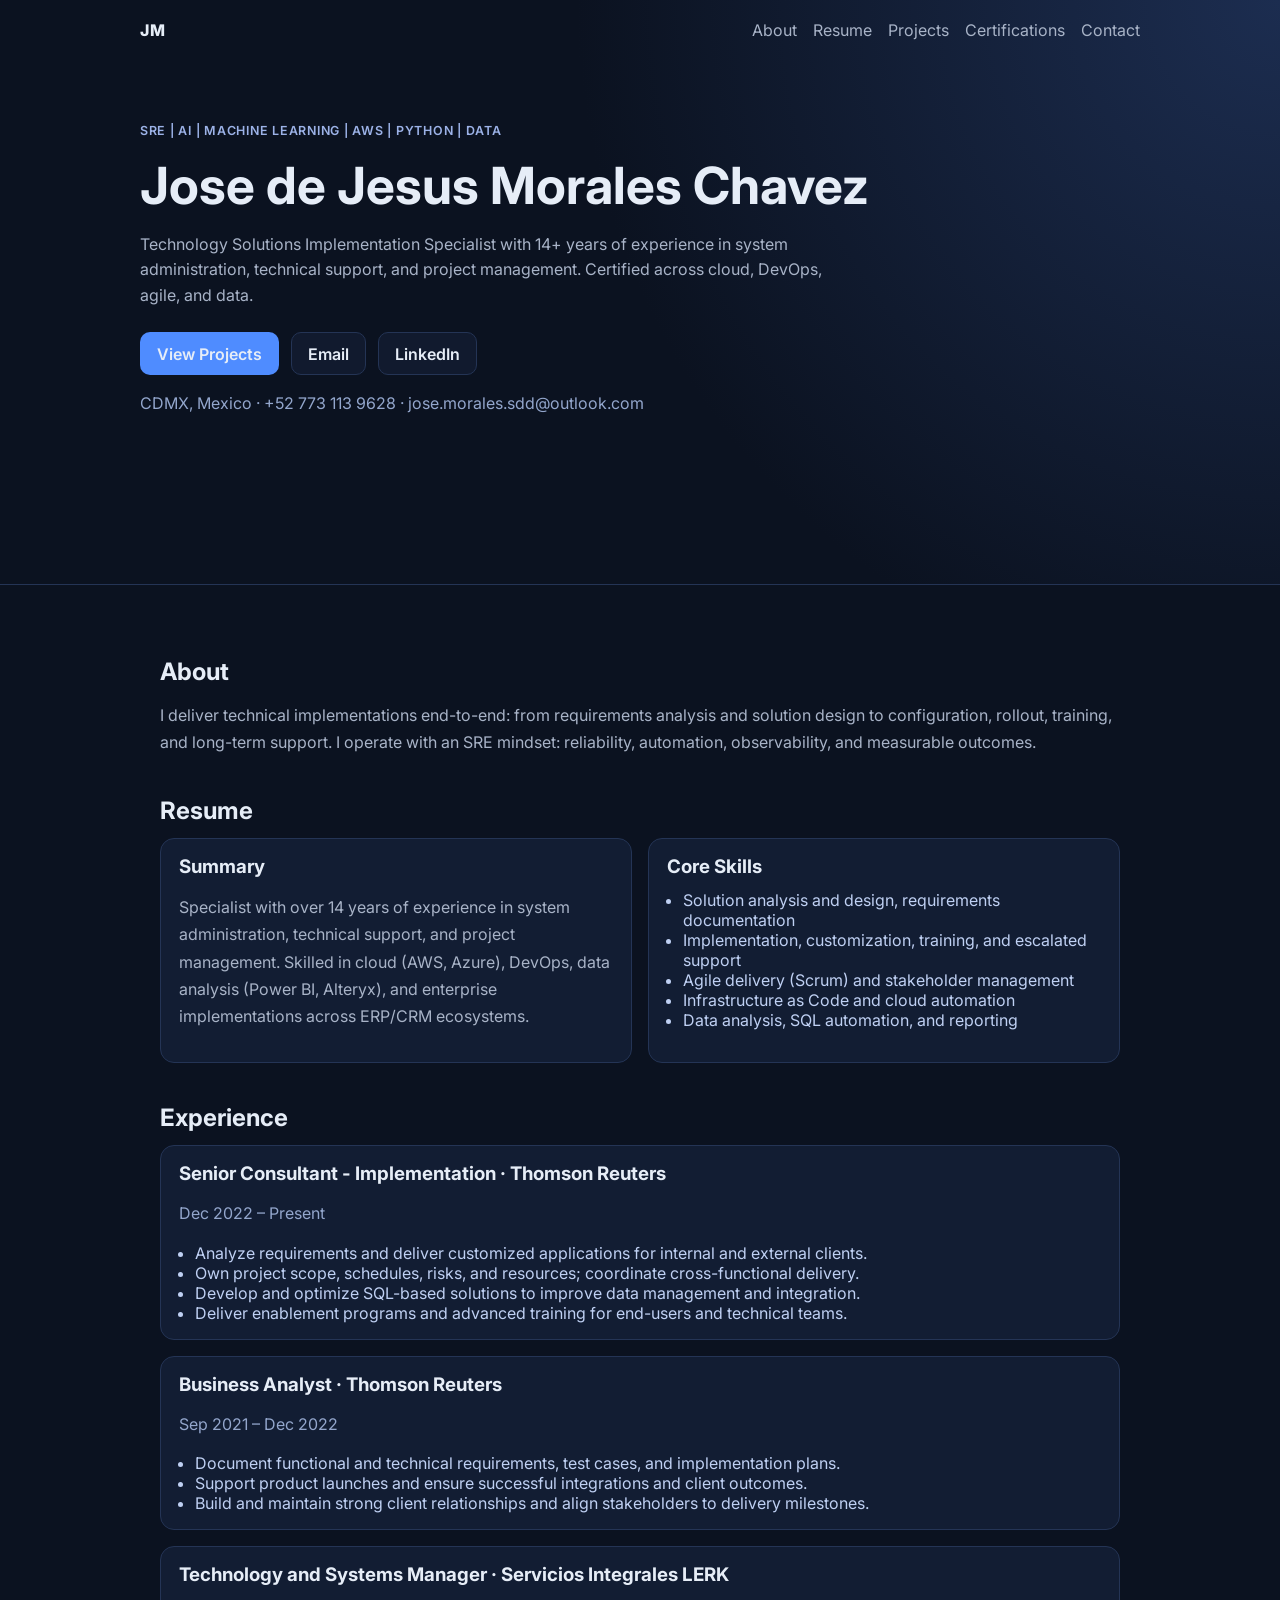
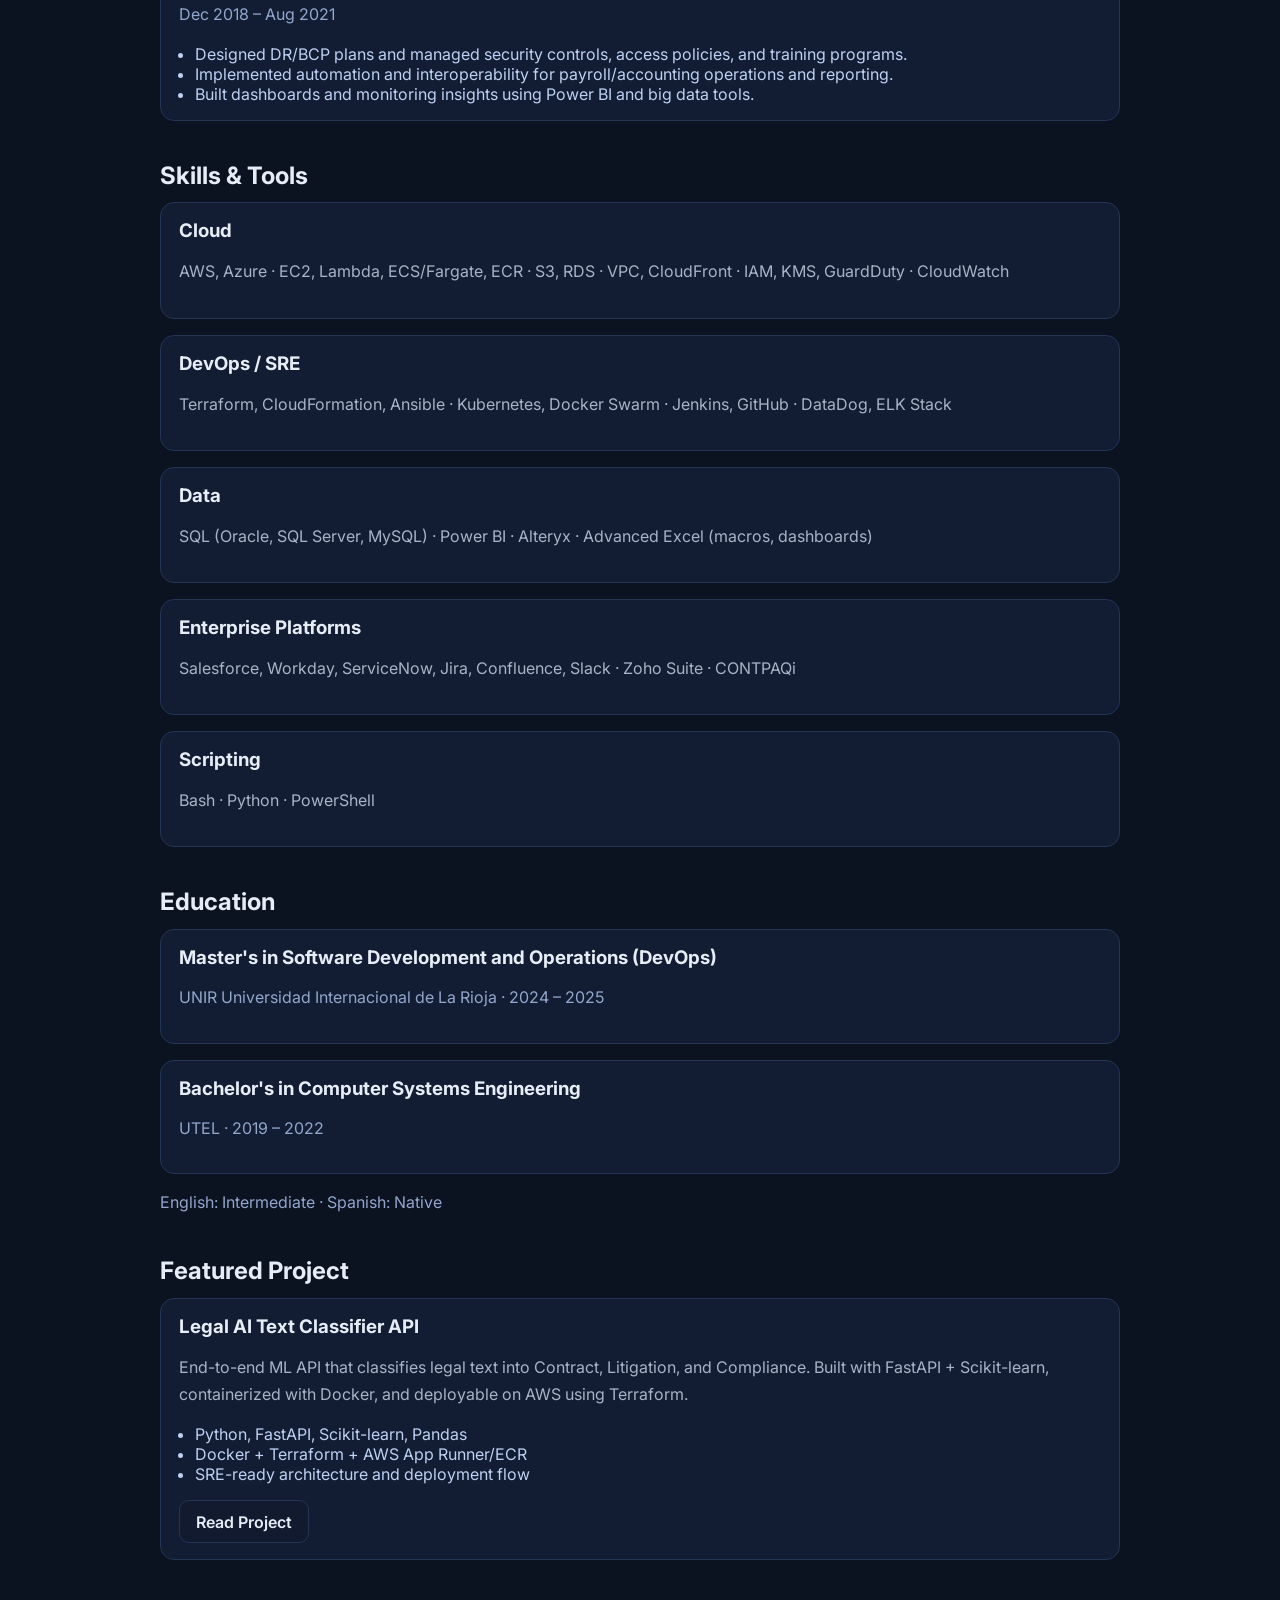
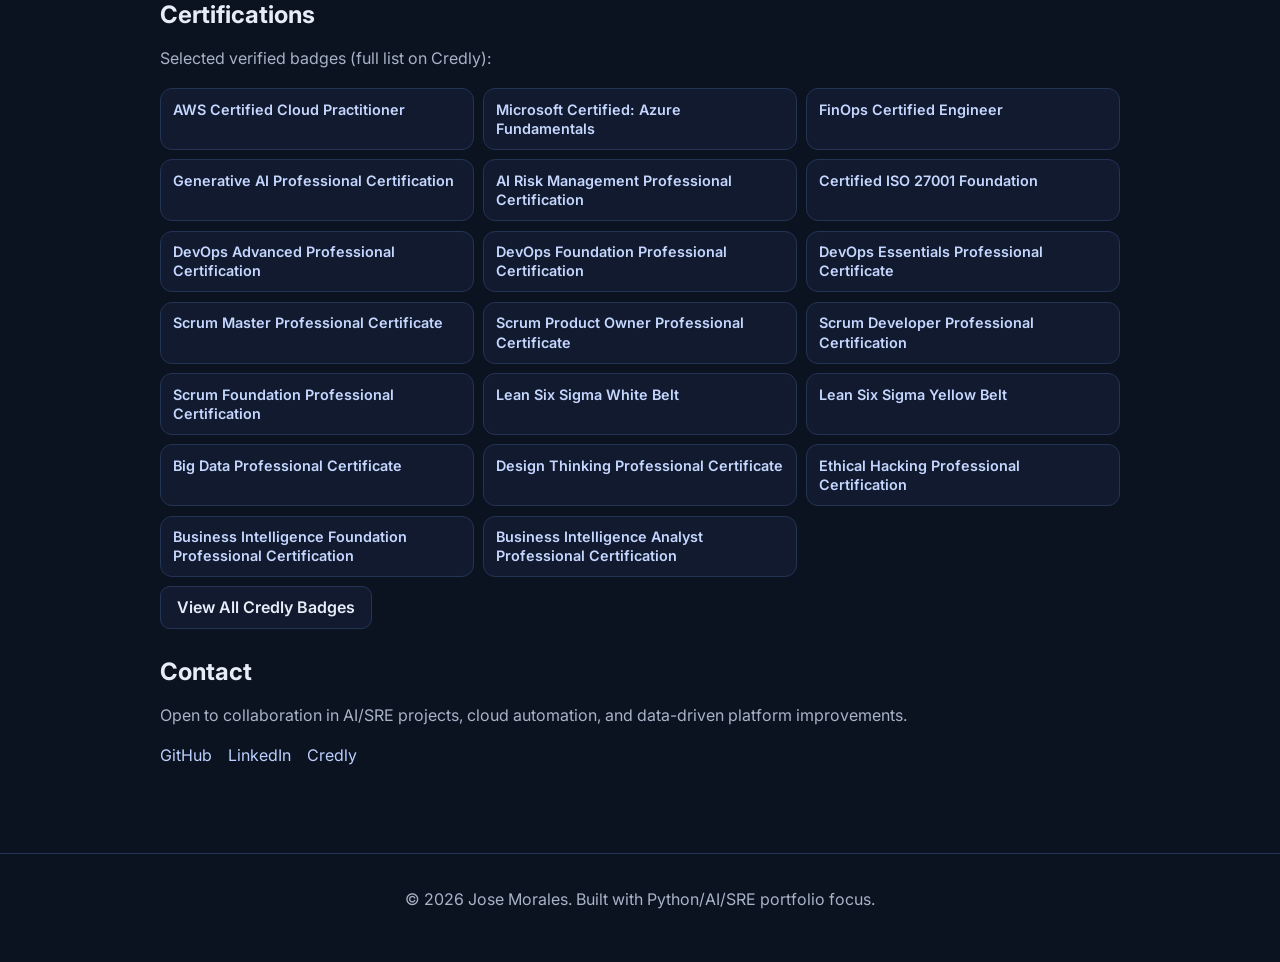
==== index.html @ 0e434976 "Update portfolio with resume content and Credly badges" ====
<!doctype html>
<html lang="en">
<head>
  <meta charset="UTF-8">
  <meta name="viewport" content="width=device-width, initial-scale=1.0">
  <meta name="description" content="Professional portfolio of Jose Morales - SRE, AI, ML, AWS and Data projects.">
  <title>Jose Morales | SRE & AI Portfolio</title>
  <link rel="preconnect" href="https://fonts.googleapis.com">
  <link rel="preconnect" href="https://fonts.gstatic.com" crossorigin>
  <link href="https://fonts.googleapis.com/css2?family=Inter:wght@400;500;600;700;800&display=swap" rel="stylesheet">
  <link rel="stylesheet" href="styles.css">
</head>
<body>
  <header class="hero" id="top">
    <nav class="nav">
      <a href="#top" class="logo">JM</a>
      <div class="nav-links">
        <a href="#about">About</a>
        <a href="#resume">Resume</a>
        <a href="#projects">Projects</a>
        <a href="#certifications">Certifications</a>
        <a href="#contact">Contact</a>
      </div>
    </nav>

    <div class="hero-content">
      <p class="eyebrow">SRE | AI | Machine Learning | AWS | Python | Data</p>
      <h1>Jose de Jesus Morales Chavez</h1>
      <p class="subtitle">
        Technology Solutions Implementation Specialist with 14+ years of experience in system administration,
        technical support, and project management. Certified across cloud, DevOps, agile, and data.
      </p>
      <div class="hero-actions">
        <a class="btn btn-primary" href="#projects">View Projects</a>
        <a class="btn btn-secondary" href="mailto:jose.morales.sdd@outlook.com">Email</a>
        <a class="btn btn-secondary" href="https://www.linkedin.com/in/jose-morales-jc/" target="_blank" rel="noreferrer">LinkedIn</a>
      </div>
      <p class="meta">CDMX, Mexico · +52 773 113 9628 · jose.morales.sdd@outlook.com</p>
    </div>
  </header>

  <main class="container">
    <section id="about" class="section">
      <h2>About</h2>
      <p>
        I deliver technical implementations end-to-end: from requirements analysis and solution design to configuration,
        rollout, training, and long-term support. I operate with an SRE mindset: reliability, automation, observability,
        and measurable outcomes.
      </p>
    </section>

    <section id="resume" class="section">
      <h2>Resume</h2>
      <div class="split">
        <div class="card">
          <h3>Summary</h3>
          <p>
            Specialist with over 14 years of experience in system administration, technical support, and project management.
            Skilled in cloud (AWS, Azure), DevOps, data analysis (Power BI, Alteryx), and enterprise implementations across
            ERP/CRM ecosystems.
          </p>
        </div>
        <div class="card">
          <h3>Core Skills</h3>
          <ul>
            <li>Solution analysis and design, requirements documentation</li>
            <li>Implementation, customization, training, and escalated support</li>
            <li>Agile delivery (Scrum) and stakeholder management</li>
            <li>Infrastructure as Code and cloud automation</li>
            <li>Data analysis, SQL automation, and reporting</li>
          </ul>
        </div>
      </div>
    </section>

    <section id="experience" class="section">
      <h2>Experience</h2>
      <div class="card-grid">
        <article class="card">
          <h3>Senior Consultant - Implementation · Thomson Reuters</h3>
          <p class="meta">Dec 2022 – Present</p>
          <ul>
            <li>Analyze requirements and deliver customized applications for internal and external clients.</li>
            <li>Own project scope, schedules, risks, and resources; coordinate cross-functional delivery.</li>
            <li>Develop and optimize SQL-based solutions to improve data management and integration.</li>
            <li>Deliver enablement programs and advanced training for end-users and technical teams.</li>
          </ul>
        </article>
        <article class="card">
          <h3>Business Analyst · Thomson Reuters</h3>
          <p class="meta">Sep 2021 – Dec 2022</p>
          <ul>
            <li>Document functional and technical requirements, test cases, and implementation plans.</li>
            <li>Support product launches and ensure successful integrations and client outcomes.</li>
            <li>Build and maintain strong client relationships and align stakeholders to delivery milestones.</li>
          </ul>
        </article>
        <article class="card">
          <h3>Technology and Systems Manager · Servicios Integrales LERK</h3>
          <p class="meta">Dec 2018 – Aug 2021</p>
          <ul>
            <li>Designed DR/BCP plans and managed security controls, access policies, and training programs.</li>
            <li>Implemented automation and interoperability for payroll/accounting operations and reporting.</li>
            <li>Built dashboards and monitoring insights using Power BI and big data tools.</li>
          </ul>
        </article>
      </div>
    </section>

    <section id="skills" class="section">
      <h2>Skills & Tools</h2>
      <div class="card-grid">
        <article class="card">
          <h3>Cloud</h3>
          <p>AWS, Azure · EC2, Lambda, ECS/Fargate, ECR · S3, RDS · VPC, CloudFront · IAM, KMS, GuardDuty · CloudWatch</p>
        </article>
        <article class="card">
          <h3>DevOps / SRE</h3>
          <p>Terraform, CloudFormation, Ansible · Kubernetes, Docker Swarm · Jenkins, GitHub · DataDog, ELK Stack</p>
        </article>
        <article class="card">
          <h3>Data</h3>
          <p>SQL (Oracle, SQL Server, MySQL) · Power BI · Alteryx · Advanced Excel (macros, dashboards)</p>
        </article>
        <article class="card">
          <h3>Enterprise Platforms</h3>
          <p>Salesforce, Workday, ServiceNow, Jira, Confluence, Slack · Zoho Suite · CONTPAQi</p>
        </article>
        <article class="card">
          <h3>Scripting</h3>
          <p>Bash · Python · PowerShell</p>
        </article>
      </div>
    </section>

    <section id="education" class="section">
      <h2>Education</h2>
      <div class="card-grid">
        <article class="card">
          <h3>Master's in Software Development and Operations (DevOps)</h3>
          <p class="meta">UNIR Universidad Internacional de La Rioja · 2024 – 2025</p>
        </article>
        <article class="card">
          <h3>Bachelor's in Computer Systems Engineering</h3>
          <p class="meta">UTEL · 2019 – 2022</p>
        </article>
      </div>
      <p class="meta">English: Intermediate · Spanish: Native</p>
    </section>

    <section id="projects" class="section">
      <h2>Featured Project</h2>
      <div class="card-grid">
        <article class="card">
          <h3>Legal AI Text Classifier API</h3>
          <p>
            End-to-end ML API that classifies legal text into Contract, Litigation, and Compliance.
            Built with FastAPI + Scikit-learn, containerized with Docker, and deployable on AWS
            using Terraform.
          </p>
          <ul>
            <li>Python, FastAPI, Scikit-learn, Pandas</li>
            <li>Docker + Terraform + AWS App Runner/ECR</li>
            <li>SRE-ready architecture and deployment flow</li>
          </ul>
          <div class="card-actions">
            <a class="btn btn-small" href="legal_ai_classifier/README.md" target="_blank" rel="noreferrer">Read Project</a>
          </div>
        </article>
      </div>
    </section>

    <section id="certifications" class="section">
      <h2>Certifications</h2>
      <p>Selected verified badges (full list on Credly):</p>
      <div class="badge-grid">
        <a class="badge" href="https://www.credly.com/badges/82e1c840-d77b-41a9-89c0-89e9b9c7c0db" target="_blank" rel="noreferrer">AWS Certified Cloud Practitioner</a>
        <a class="badge" href="https://www.credly.com/badges/68239120-3fa3-438c-b23b-42fe3ad39a5a" target="_blank" rel="noreferrer">Microsoft Certified: Azure Fundamentals</a>
        <a class="badge" href="https://www.credly.com/badges/a316f36f-9dc4-4b8c-8fe1-cbe5ef76baa2" target="_blank" rel="noreferrer">FinOps Certified Engineer</a>
        <a class="badge" href="https://www.credly.com/badges/203042a1-2e67-4d1d-b722-19056bc9f96d" target="_blank" rel="noreferrer">Generative AI Professional Certification</a>
        <a class="badge" href="https://www.credly.com/badges/63ab930f-0184-4acb-b1f9-b6725cf6e05b" target="_blank" rel="noreferrer">AI Risk Management Professional Certification</a>
        <a class="badge" href="https://www.credly.com/badges/5789e668-2d63-4a34-966f-f6acb4bf8c24" target="_blank" rel="noreferrer">Certified ISO 27001 Foundation</a>
        <a class="badge" href="https://www.credly.com/badges/259efc14-41cb-4d8d-bdad-096d22dea630" target="_blank" rel="noreferrer">DevOps Advanced Professional Certification</a>
        <a class="badge" href="https://www.credly.com/badges/1be3d6d9-f485-482f-928a-8a901fdabdcf" target="_blank" rel="noreferrer">DevOps Foundation Professional Certification</a>
        <a class="badge" href="https://www.credly.com/badges/c3a3b90e-bcd0-4b80-846f-e2816cf2035b" target="_blank" rel="noreferrer">DevOps Essentials Professional Certificate</a>
        <a class="badge" href="https://www.credly.com/badges/a55e11ab-df14-452e-b771-f876c4f0e226" target="_blank" rel="noreferrer">Scrum Master Professional Certificate</a>
        <a class="badge" href="https://www.credly.com/badges/80d27c33-e620-435e-ab73-08443d47a10c" target="_blank" rel="noreferrer">Scrum Product Owner Professional Certificate</a>
        <a class="badge" href="https://www.credly.com/badges/06836754-1c3b-44a2-a6e8-8fc12dcb4979" target="_blank" rel="noreferrer">Scrum Developer Professional Certification</a>
        <a class="badge" href="https://www.credly.com/badges/d8d6753e-26e1-47c2-ad50-fdf0c57144fe" target="_blank" rel="noreferrer">Scrum Foundation Professional Certification</a>
        <a class="badge" href="https://www.credly.com/badges/15c7e08d-7b87-4ee2-88e7-2f660ff6796c" target="_blank" rel="noreferrer">Lean Six Sigma White Belt</a>
        <a class="badge" href="https://www.credly.com/badges/78353d88-cd51-4617-a5fd-c295b2b76ea5" target="_blank" rel="noreferrer">Lean Six Sigma Yellow Belt</a>
        <a class="badge" href="https://www.credly.com/badges/fca8da91-fd53-448f-9b86-0c3161ab538a" target="_blank" rel="noreferrer">Big Data Professional Certificate</a>
        <a class="badge" href="https://www.credly.com/badges/f38732b7-dcf8-4c01-838c-f98cb7eb7f7e" target="_blank" rel="noreferrer">Design Thinking Professional Certificate</a>
        <a class="badge" href="https://www.credly.com/badges/cb6932b0-e83c-4770-bb8d-7a900cf4f287" target="_blank" rel="noreferrer">Ethical Hacking Professional Certification</a>
        <a class="badge" href="https://www.credly.com/badges/3b2db1a1-1ead-4707-8a76-1d5cf05894e9" target="_blank" rel="noreferrer">Business Intelligence Foundation Professional Certification</a>
        <a class="badge" href="https://www.credly.com/badges/9d7fc6ac-f1bc-4fee-9f54-4271895ab717" target="_blank" rel="noreferrer">Business Intelligence Analyst Professional Certification</a>
      </div>
      <a class="btn btn-secondary" href="https://www.credly.com/users/jose-de-jesus-morales-chavez/badges#credly" target="_blank" rel="noreferrer">
        View All Credly Badges
      </a>
    </section>

    <section id="contact" class="section">
      <h2>Contact</h2>
      <p>
        Open to collaboration in AI/SRE projects, cloud automation, and data-driven platform improvements.
      </p>
      <div class="contact-links">
        <a href="https://github.com/JoseMoralesX" target="_blank" rel="noreferrer">GitHub</a>
        <a href="https://www.linkedin.com/in/jose-morales-jc/" target="_blank" rel="noreferrer">LinkedIn</a>
        <a href="https://www.credly.com/users/jose-de-jesus-morales-chavez/badges#credly" target="_blank" rel="noreferrer">Credly</a>
      </div>
    </section>
  </main>

  <footer class="footer">
    <p>© <span id="year"></span> Jose Morales. Built with Python/AI/SRE portfolio focus.</p>
  </footer>

  <script src="script.js"></script>
</body>
</html>
---- styles.css ----
:root {
  --bg: #0b1220;
  --bg-soft: #111a2e;
  --text: #e6edf7;
  --muted: #a8b3c7;
  --primary: #4f8cff;
  --primary-2: #326ad8;
  --card: #121d33;
  --border: #243455;
}

* {
  box-sizing: border-box;
}

html, body {
  margin: 0;
  padding: 0;
  font-family: "Inter", Arial, sans-serif;
  background: var(--bg);
  color: var(--text);
}

a {
  color: inherit;
  text-decoration: none;
}

.hero {
  min-height: 65vh;
  padding: 1.25rem 1.25rem 3rem;
  background: radial-gradient(circle at top right, #1c2d50 0, var(--bg) 50%);
  border-bottom: 1px solid var(--border);
}

.nav {
  max-width: 1000px;
  margin: 0 auto;
  display: flex;
  justify-content: space-between;
  align-items: center;
  gap: 1rem;
}

.logo {
  font-weight: 800;
  letter-spacing: 0.06em;
}

.nav-links {
  display: flex;
  gap: 1rem;
  color: var(--muted);
}

.hero-content {
  max-width: 1000px;
  margin: 5rem auto 0;
}

.eyebrow {
  color: #9cb2e7;
  font-weight: 600;
  letter-spacing: 0.06em;
  text-transform: uppercase;
  font-size: 0.78rem;
}

h1 {
  margin: 0.25rem 0 0;
  font-size: clamp(2rem, 5vw, 3.2rem);
}

.subtitle {
  max-width: 700px;
  color: var(--muted);
  line-height: 1.6;
  margin-top: 1rem;
}

.meta {
  color: #93a6cc;
  margin-top: 1rem;
  line-height: 1.6;
}

.hero-actions {
  display: flex;
  gap: 0.75rem;
  margin-top: 1.5rem;
  flex-wrap: wrap;
}

.btn {
  border: 1px solid var(--border);
  padding: 0.65rem 1rem;
  border-radius: 10px;
  font-weight: 600;
  transition: all 0.2s ease;
}

.btn:hover {
  transform: translateY(-1px);
}

.btn-primary {
  background: var(--primary);
  border-color: transparent;
}

.btn-primary:hover {
  background: var(--primary-2);
}

.btn-secondary {
  background: var(--bg-soft);
}

.btn-small {
  display: inline-block;
  background: var(--bg-soft);
}

.container {
  max-width: 1000px;
  margin: 0 auto;
  padding: 2rem 1.25rem 3rem;
}

.section {
  margin: 2.5rem 0;
}

h2 {
  margin: 0 0 0.8rem;
  font-size: 1.5rem;
}

p {
  color: var(--muted);
  line-height: 1.7;
}

.card-grid {
  display: grid;
  grid-template-columns: 1fr;
  gap: 1rem;
}

.split {
  display: grid;
  grid-template-columns: 1fr 1fr;
  gap: 1rem;
}

.card {
  border: 1px solid var(--border);
  background: var(--card);
  border-radius: 14px;
  padding: 1rem 1.1rem;
}

.card h3 {
  margin: 0 0 0.6rem;
}

.card ul {
  margin: 0.75rem 0 0;
  padding-left: 1rem;
  color: #bfd0f3;
}

.card-actions {
  margin-top: 1rem;
}

.badge-grid {
  display: grid;
  grid-template-columns: repeat(3, minmax(0, 1fr));
  gap: 0.6rem;
  margin: 1rem 0 1.25rem;
}

.badge {
  border: 1px solid var(--border);
  background: var(--bg-soft);
  border-radius: 12px;
  padding: 0.65rem 0.75rem;
  color: #c5d6ff;
  font-weight: 600;
  font-size: 0.9rem;
  line-height: 1.35;
}

.badge:hover {
  transform: translateY(-1px);
  transition: all 0.2s ease;
}

.contact-links {
  display: flex;
  gap: 1rem;
  flex-wrap: wrap;
}

.contact-links a {
  color: #bcd0ff;
}

.footer {
  border-top: 1px solid var(--border);
  padding: 1rem 1.25rem 2rem;
  text-align: center;
  color: #8fa4cd;
}

@media (max-width: 640px) {
  .nav-links {
    display: none;
  }

  .split {
    grid-template-columns: 1fr;
  }

  .badge-grid {
    grid-template-columns: 1fr;
  }
}
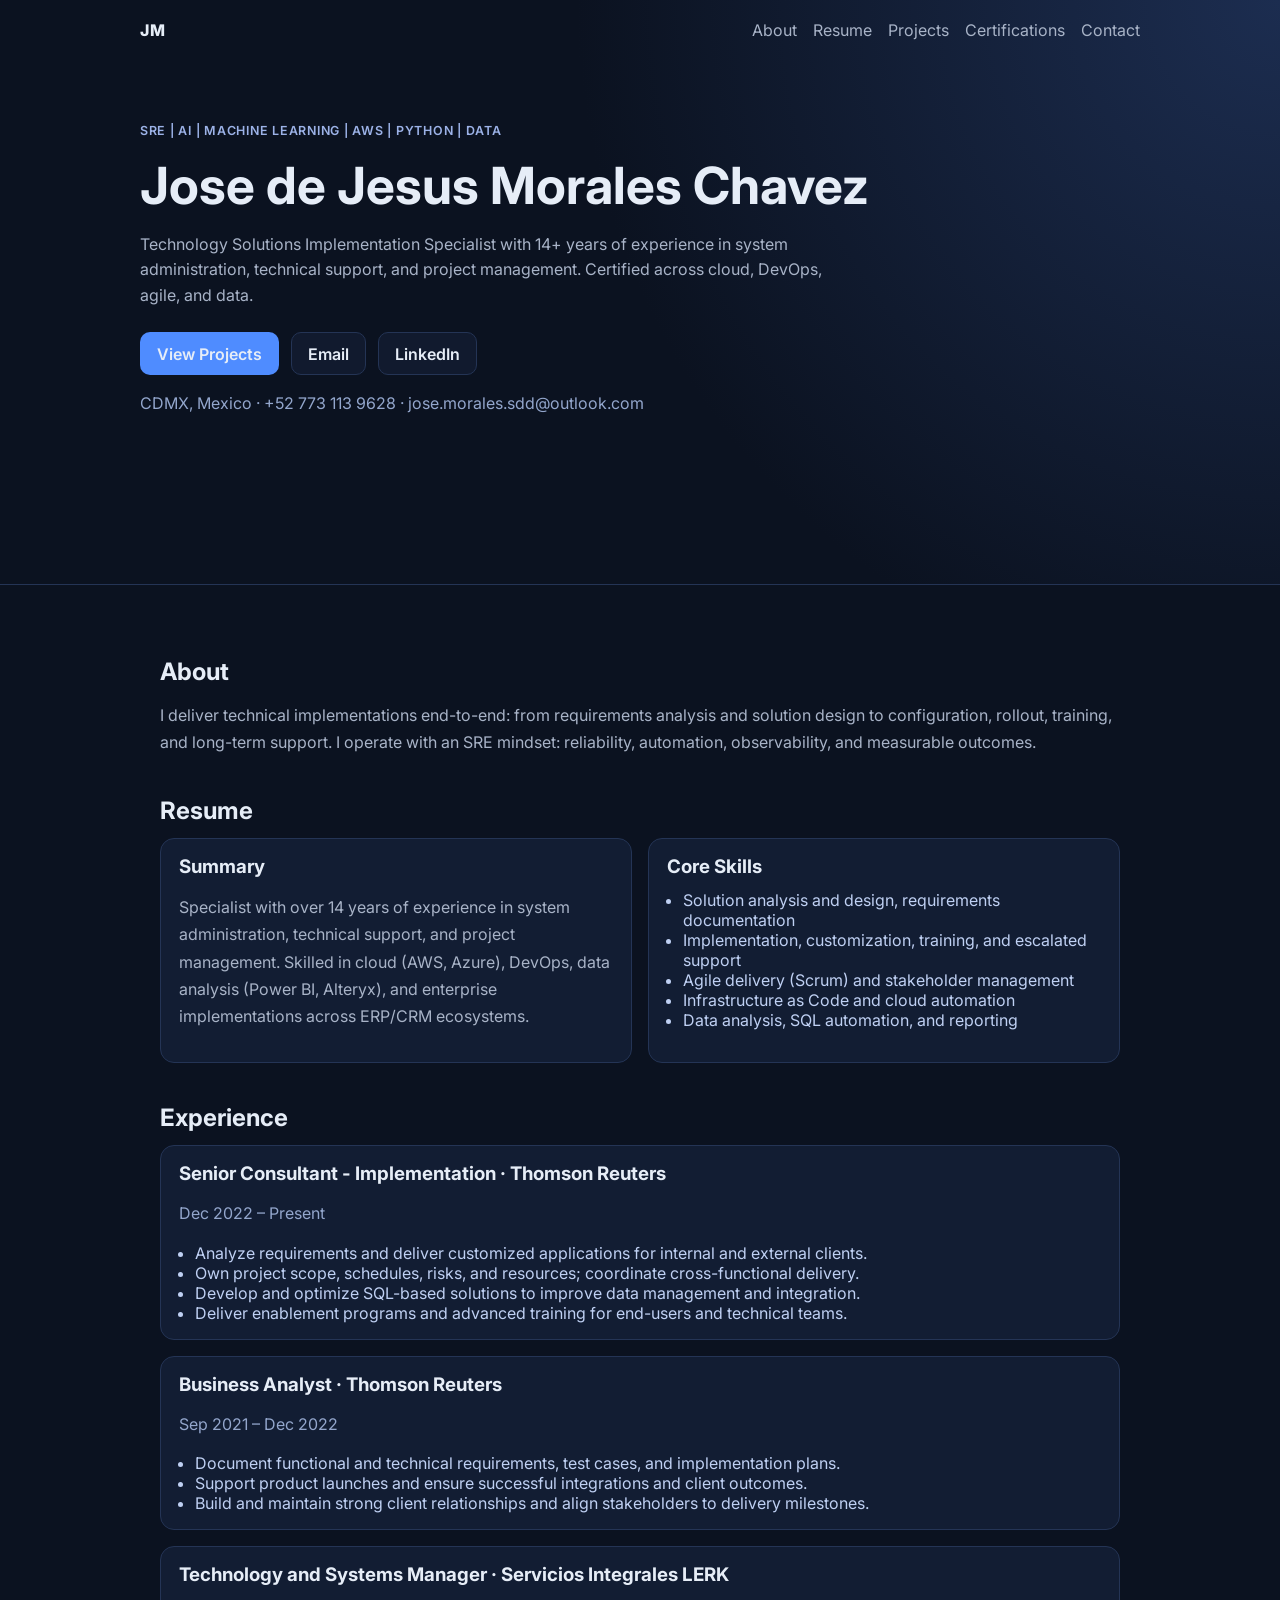
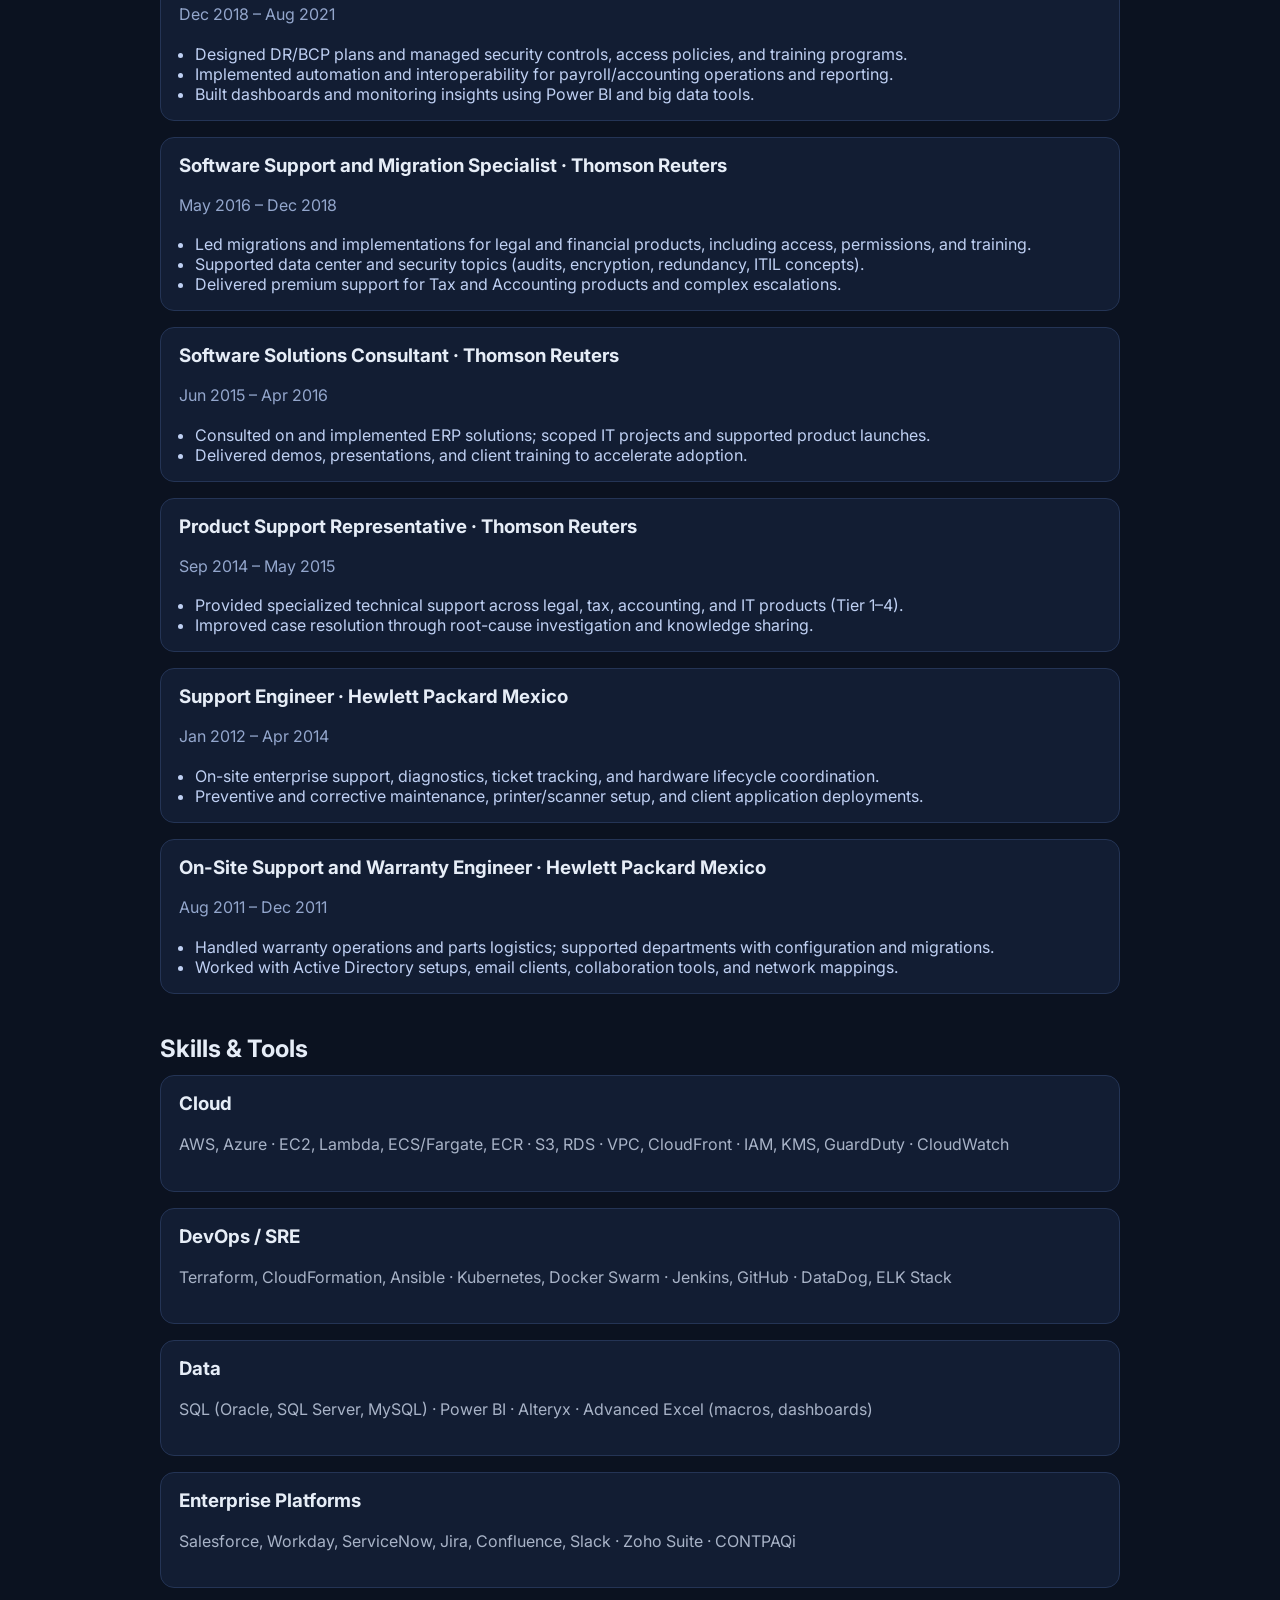
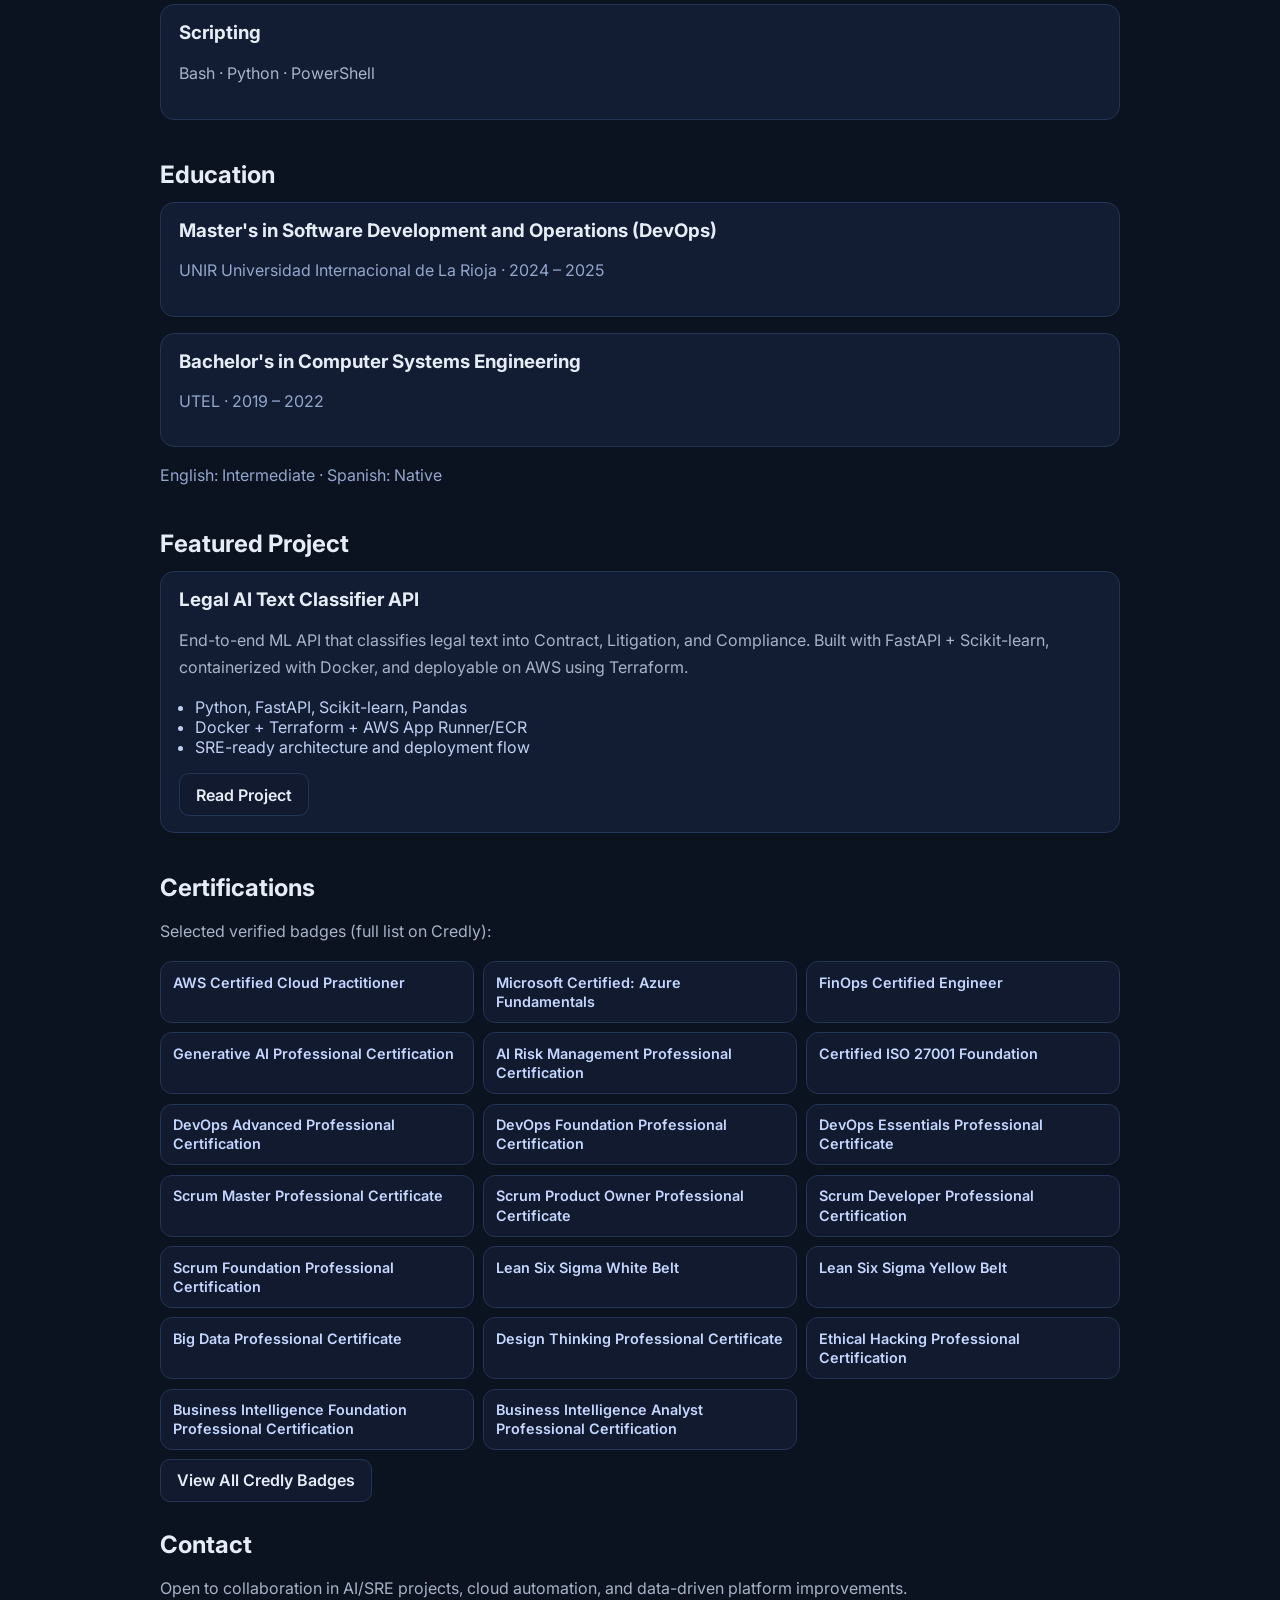
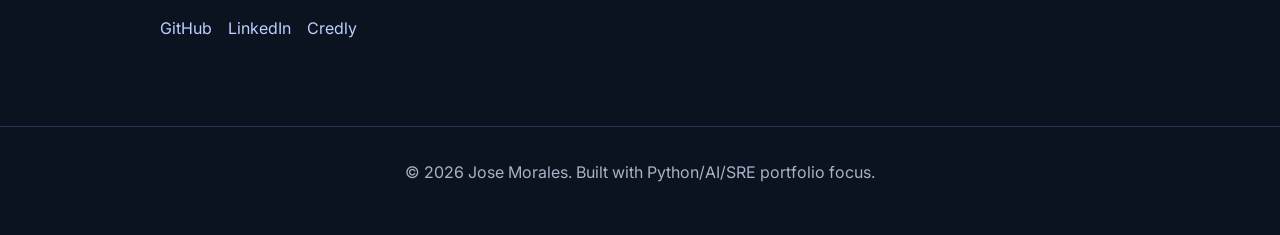
==== commit a109db00: "Expand experience section" ====
--- a/index.html
+++ b/index.html
@@ -102,6 +102,47 @@
             <li>Designed DR/BCP plans and managed security controls, access policies, and training programs.</li>
             <li>Implemented automation and interoperability for payroll/accounting operations and reporting.</li>
             <li>Built dashboards and monitoring insights using Power BI and big data tools.</li>
+          </ul>
+        </article>
+        <article class="card">
+          <h3>Software Support and Migration Specialist · Thomson Reuters</h3>
+          <p class="meta">May 2016 – Dec 2018</p>
+          <ul>
+            <li>Led migrations and implementations for legal and financial products, including access, permissions, and training.</li>
+            <li>Supported data center and security topics (audits, encryption, redundancy, ITIL concepts).</li>
+            <li>Delivered premium support for Tax and Accounting products and complex escalations.</li>
+          </ul>
+        </article>
+        <article class="card">
+          <h3>Software Solutions Consultant · Thomson Reuters</h3>
+          <p class="meta">Jun 2015 – Apr 2016</p>
+          <ul>
+            <li>Consulted on and implemented ERP solutions; scoped IT projects and supported product launches.</li>
+            <li>Delivered demos, presentations, and client training to accelerate adoption.</li>
+          </ul>
+        </article>
+        <article class="card">
+          <h3>Product Support Representative · Thomson Reuters</h3>
+          <p class="meta">Sep 2014 – May 2015</p>
+          <ul>
+            <li>Provided specialized technical support across legal, tax, accounting, and IT products (Tier 1–4).</li>
+            <li>Improved case resolution through root-cause investigation and knowledge sharing.</li>
+          </ul>
+        </article>
+        <article class="card">
+          <h3>Support Engineer · Hewlett Packard Mexico</h3>
+          <p class="meta">Jan 2012 – Apr 2014</p>
+          <ul>
+            <li>On-site enterprise support, diagnostics, ticket tracking, and hardware lifecycle coordination.</li>
+            <li>Preventive and corrective maintenance, printer/scanner setup, and client application deployments.</li>
+          </ul>
+        </article>
+        <article class="card">
+          <h3>On-Site Support and Warranty Engineer · Hewlett Packard Mexico</h3>
+          <p class="meta">Aug 2011 – Dec 2011</p>
+          <ul>
+            <li>Handled warranty operations and parts logistics; supported departments with configuration and migrations.</li>
+            <li>Worked with Active Directory setups, email clients, collaboration tools, and network mappings.</li>
           </ul>
         </article>
       </div>
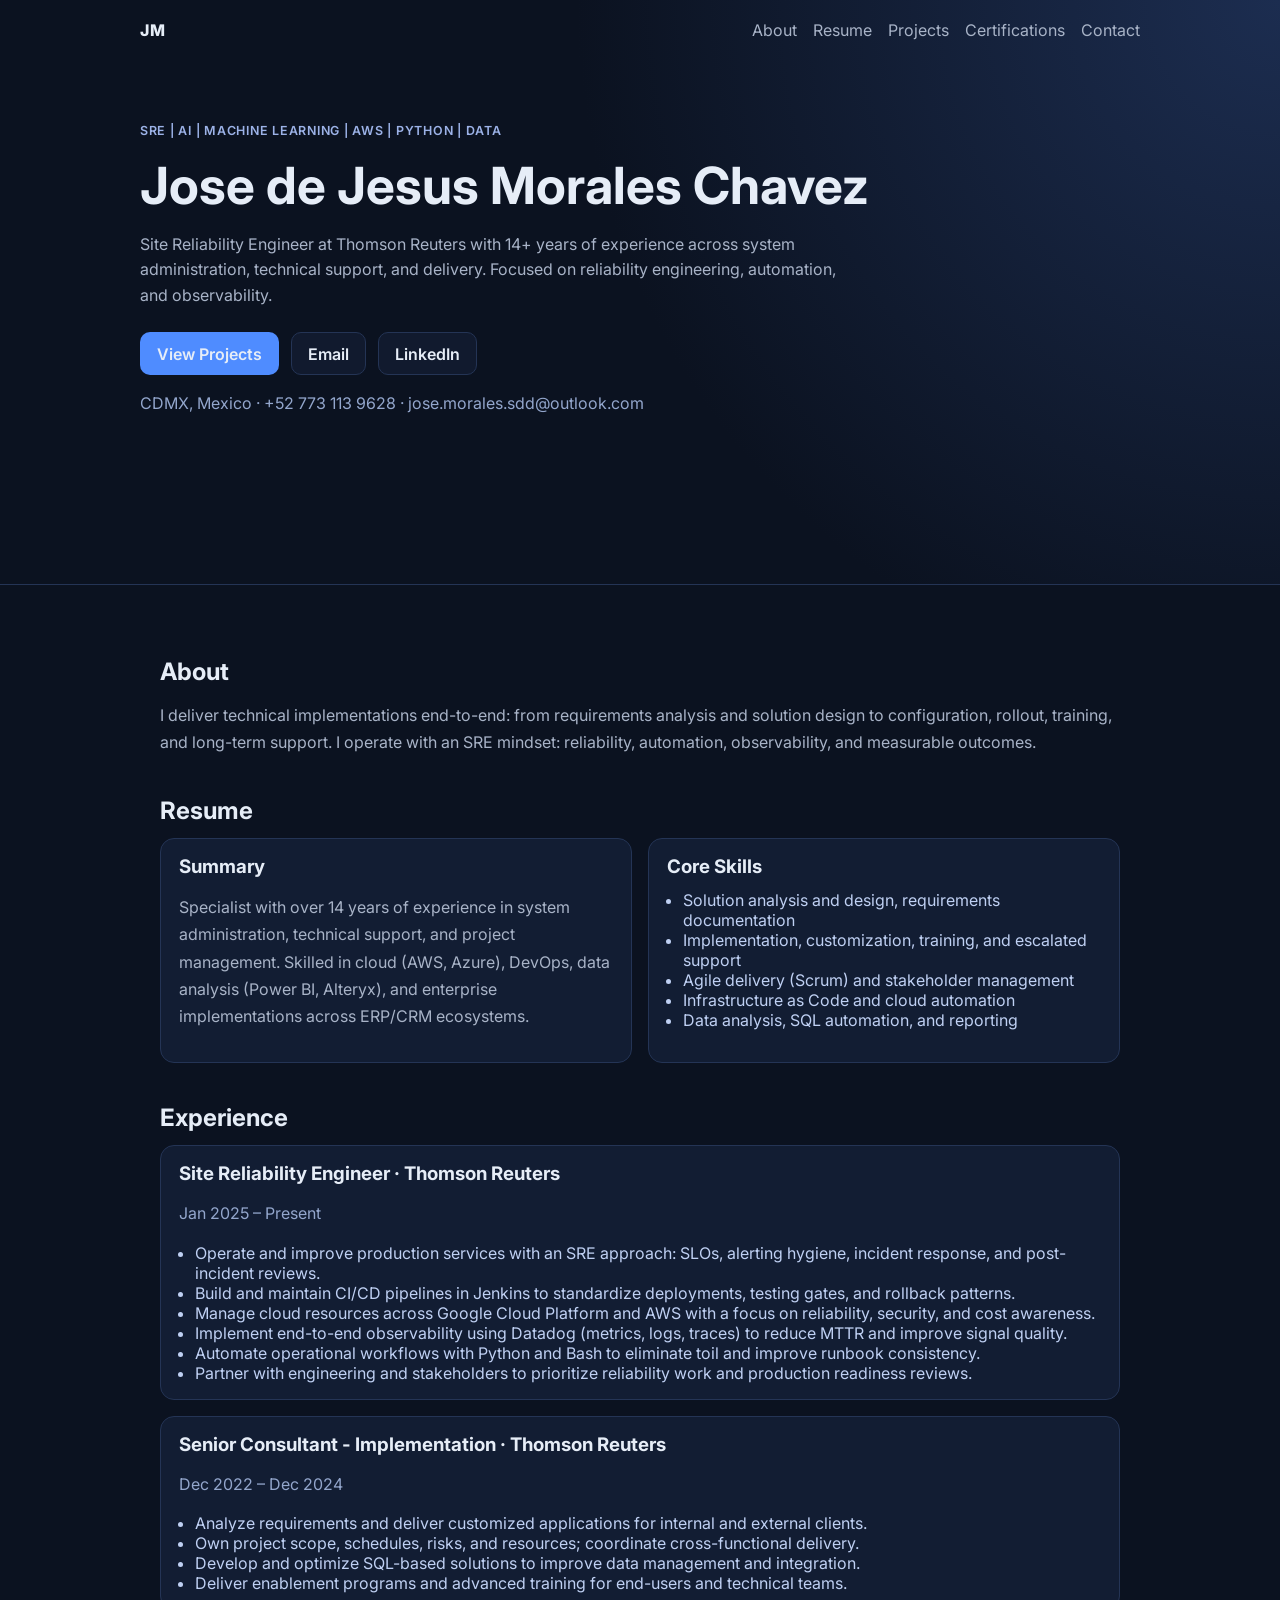
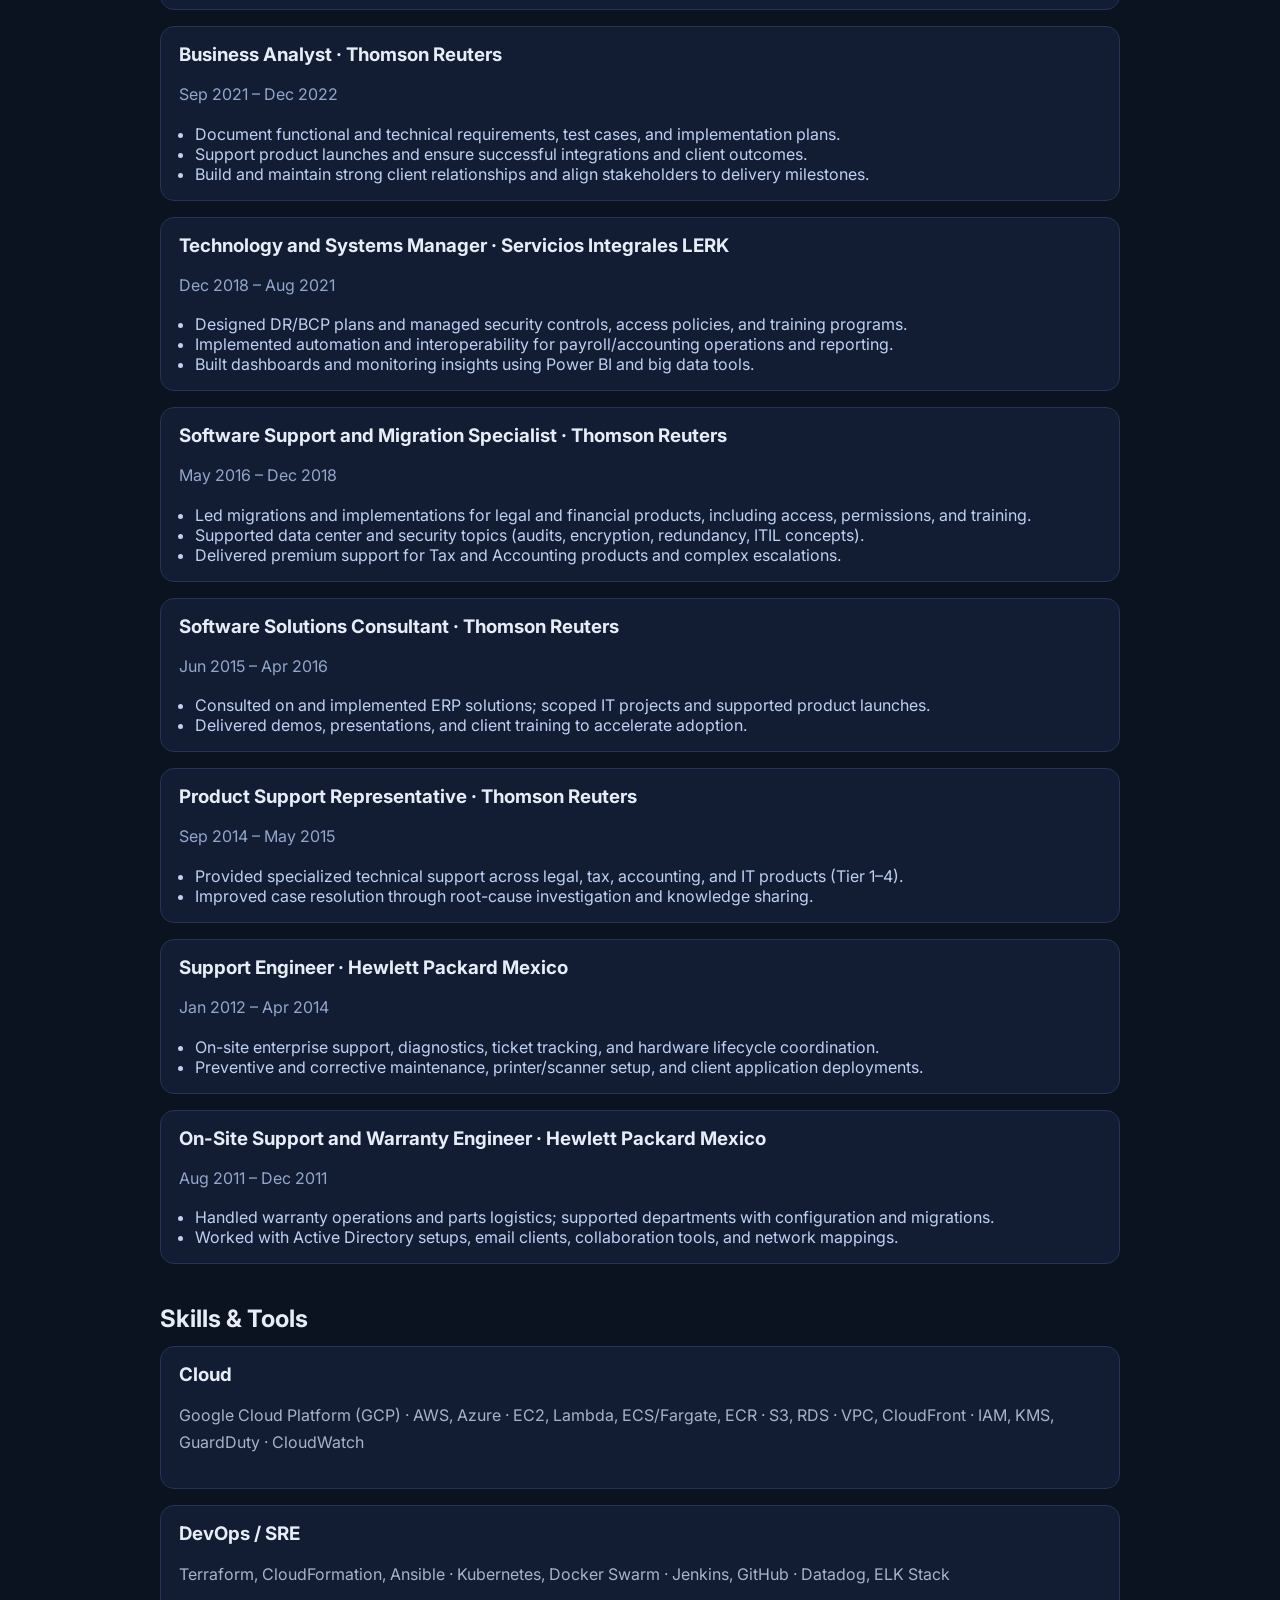
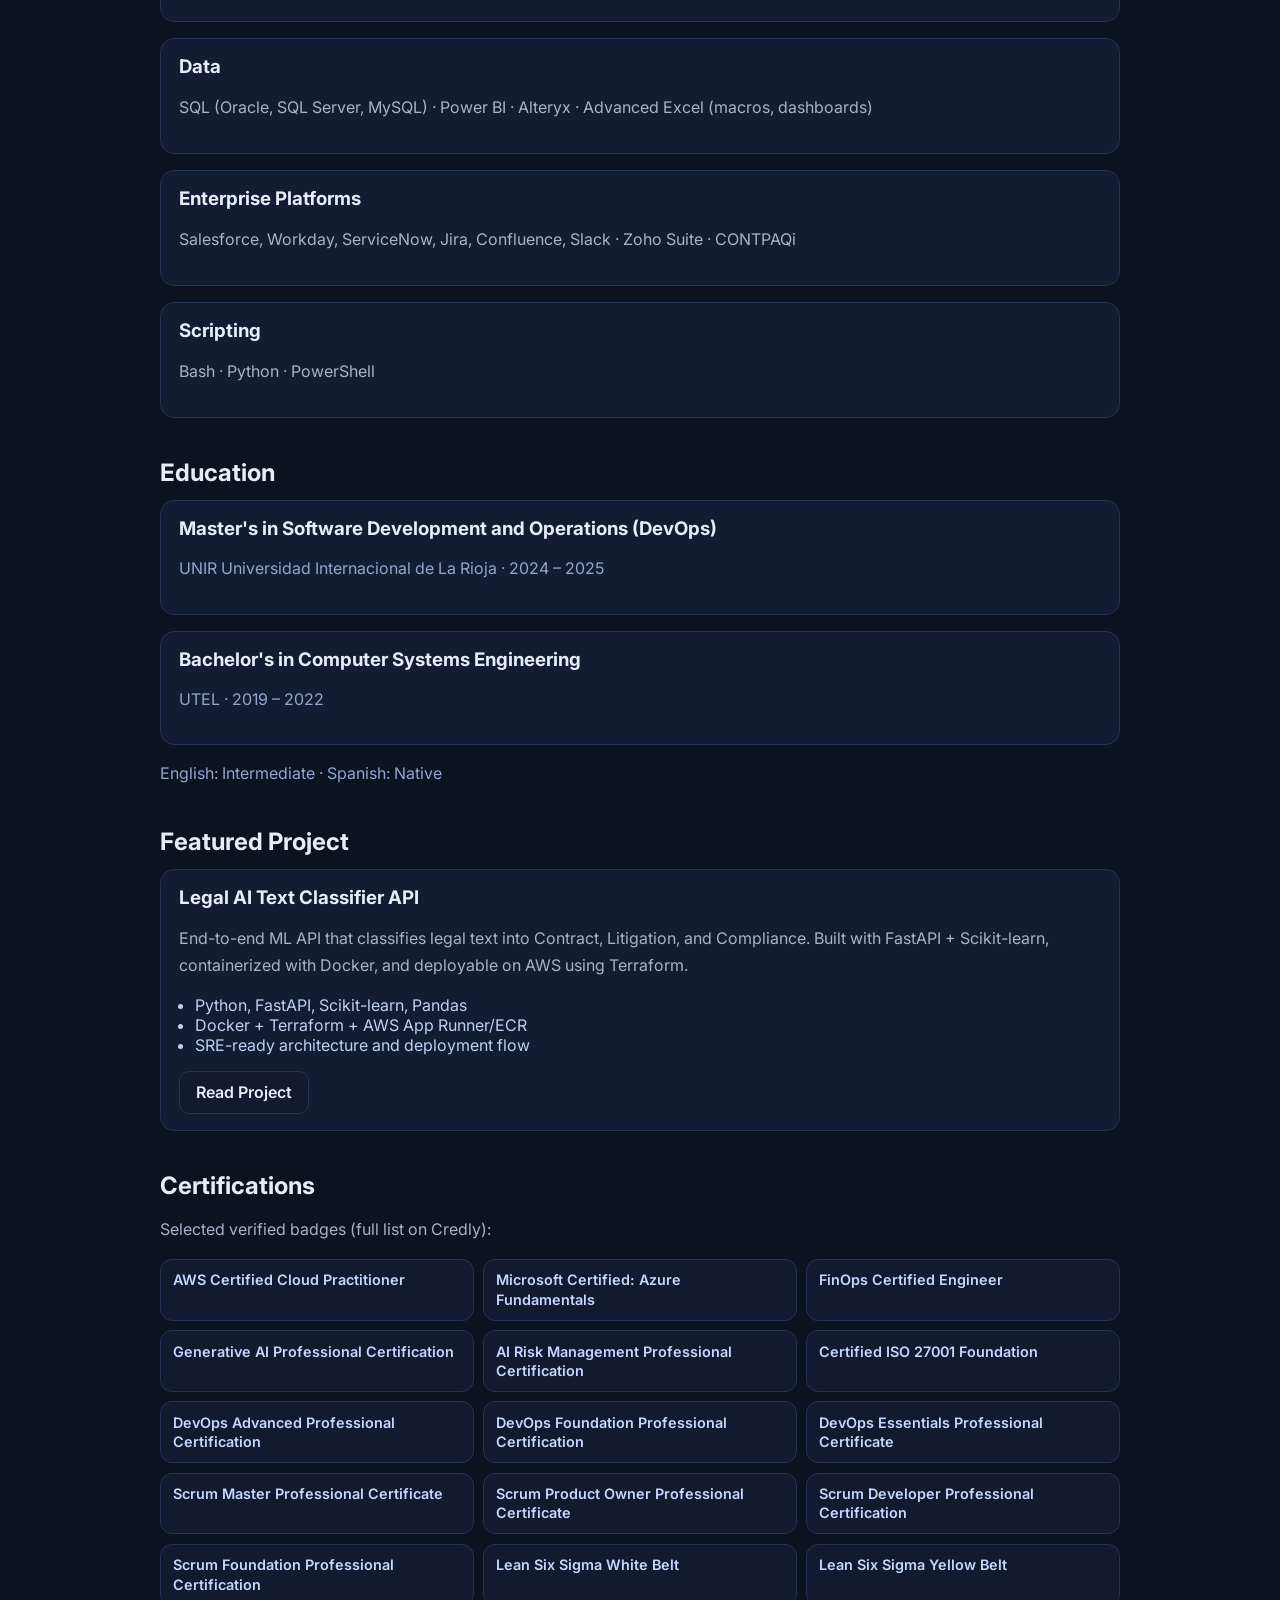
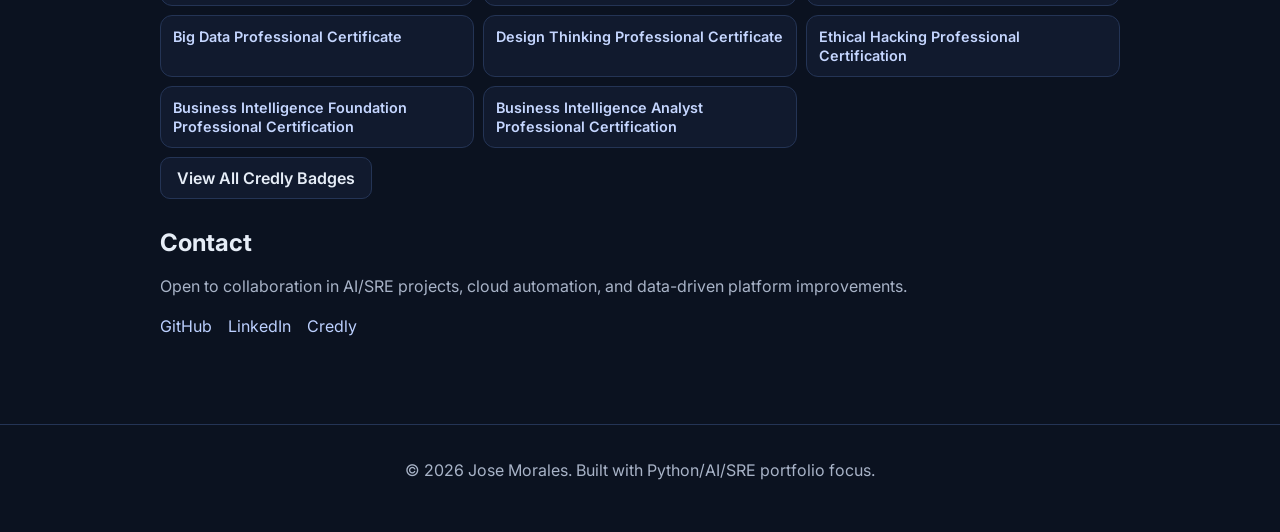
==== commit 65912ee8: "Update current role to SRE (Jan 2025–Present)" ====
--- a/index.html
+++ b/index.html
@@ -27,8 +27,8 @@
       <p class="eyebrow">SRE | AI | Machine Learning | AWS | Python | Data</p>
       <h1>Jose de Jesus Morales Chavez</h1>
       <p class="subtitle">
-        Technology Solutions Implementation Specialist with 14+ years of experience in system administration,
-        technical support, and project management. Certified across cloud, DevOps, agile, and data.
+        Site Reliability Engineer at Thomson Reuters with 14+ years of experience across system administration,
+        technical support, and delivery. Focused on reliability engineering, automation, and observability.
       </p>
       <div class="hero-actions">
         <a class="btn btn-primary" href="#projects">View Projects</a>
@@ -77,8 +77,20 @@
       <h2>Experience</h2>
       <div class="card-grid">
         <article class="card">
+          <h3>Site Reliability Engineer · Thomson Reuters</h3>
+          <p class="meta">Jan 2025 – Present</p>
+          <ul>
+            <li>Operate and improve production services with an SRE approach: SLOs, alerting hygiene, incident response, and post-incident reviews.</li>
+            <li>Build and maintain CI/CD pipelines in Jenkins to standardize deployments, testing gates, and rollback patterns.</li>
+            <li>Manage cloud resources across Google Cloud Platform and AWS with a focus on reliability, security, and cost awareness.</li>
+            <li>Implement end-to-end observability using Datadog (metrics, logs, traces) to reduce MTTR and improve signal quality.</li>
+            <li>Automate operational workflows with Python and Bash to eliminate toil and improve runbook consistency.</li>
+            <li>Partner with engineering and stakeholders to prioritize reliability work and production readiness reviews.</li>
+          </ul>
+        </article>
+        <article class="card">
           <h3>Senior Consultant - Implementation · Thomson Reuters</h3>
-          <p class="meta">Dec 2022 – Present</p>
+          <p class="meta">Dec 2022 – Dec 2024</p>
           <ul>
             <li>Analyze requirements and deliver customized applications for internal and external clients.</li>
             <li>Own project scope, schedules, risks, and resources; coordinate cross-functional delivery.</li>
@@ -153,11 +165,11 @@
       <div class="card-grid">
         <article class="card">
           <h3>Cloud</h3>
-          <p>AWS, Azure · EC2, Lambda, ECS/Fargate, ECR · S3, RDS · VPC, CloudFront · IAM, KMS, GuardDuty · CloudWatch</p>
+          <p>Google Cloud Platform (GCP) · AWS, Azure · EC2, Lambda, ECS/Fargate, ECR · S3, RDS · VPC, CloudFront · IAM, KMS, GuardDuty · CloudWatch</p>
         </article>
         <article class="card">
           <h3>DevOps / SRE</h3>
-          <p>Terraform, CloudFormation, Ansible · Kubernetes, Docker Swarm · Jenkins, GitHub · DataDog, ELK Stack</p>
+          <p>Terraform, CloudFormation, Ansible · Kubernetes, Docker Swarm · Jenkins, GitHub · Datadog, ELK Stack</p>
         </article>
         <article class="card">
           <h3>Data</h3>
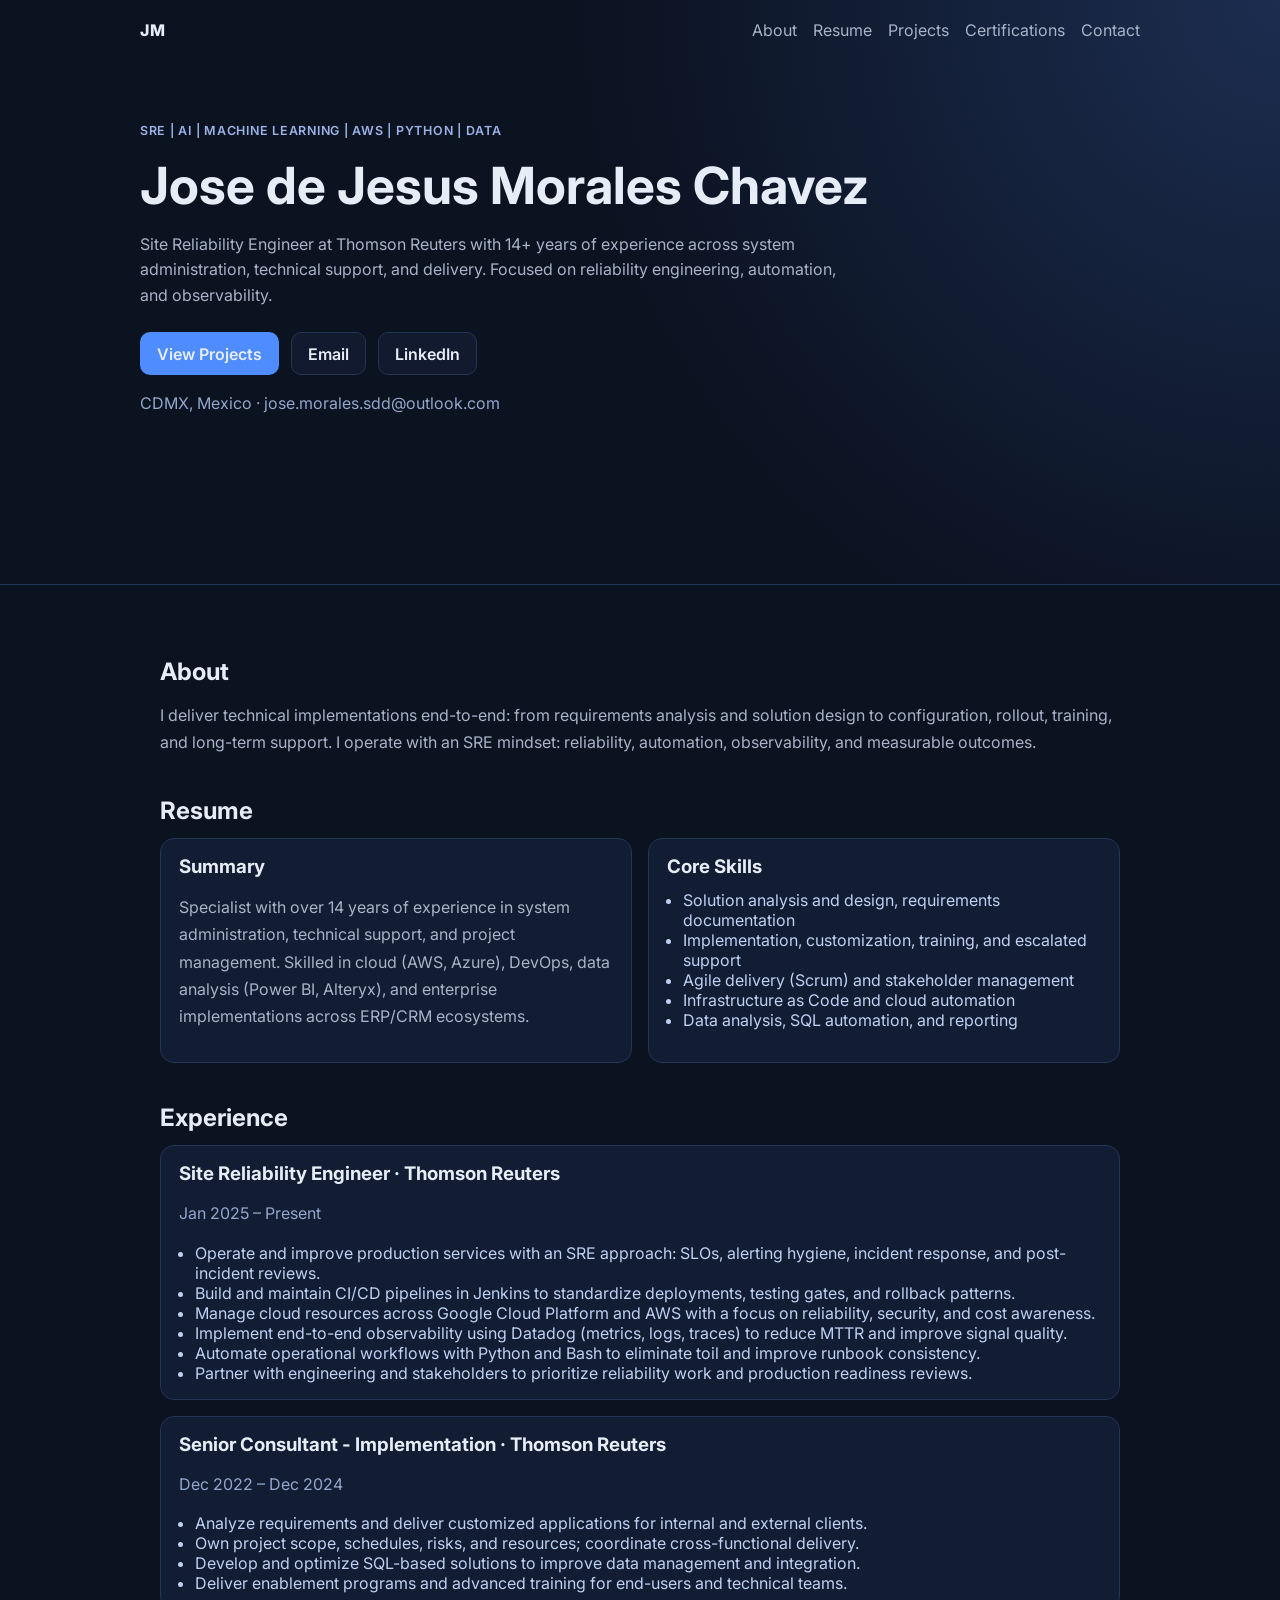
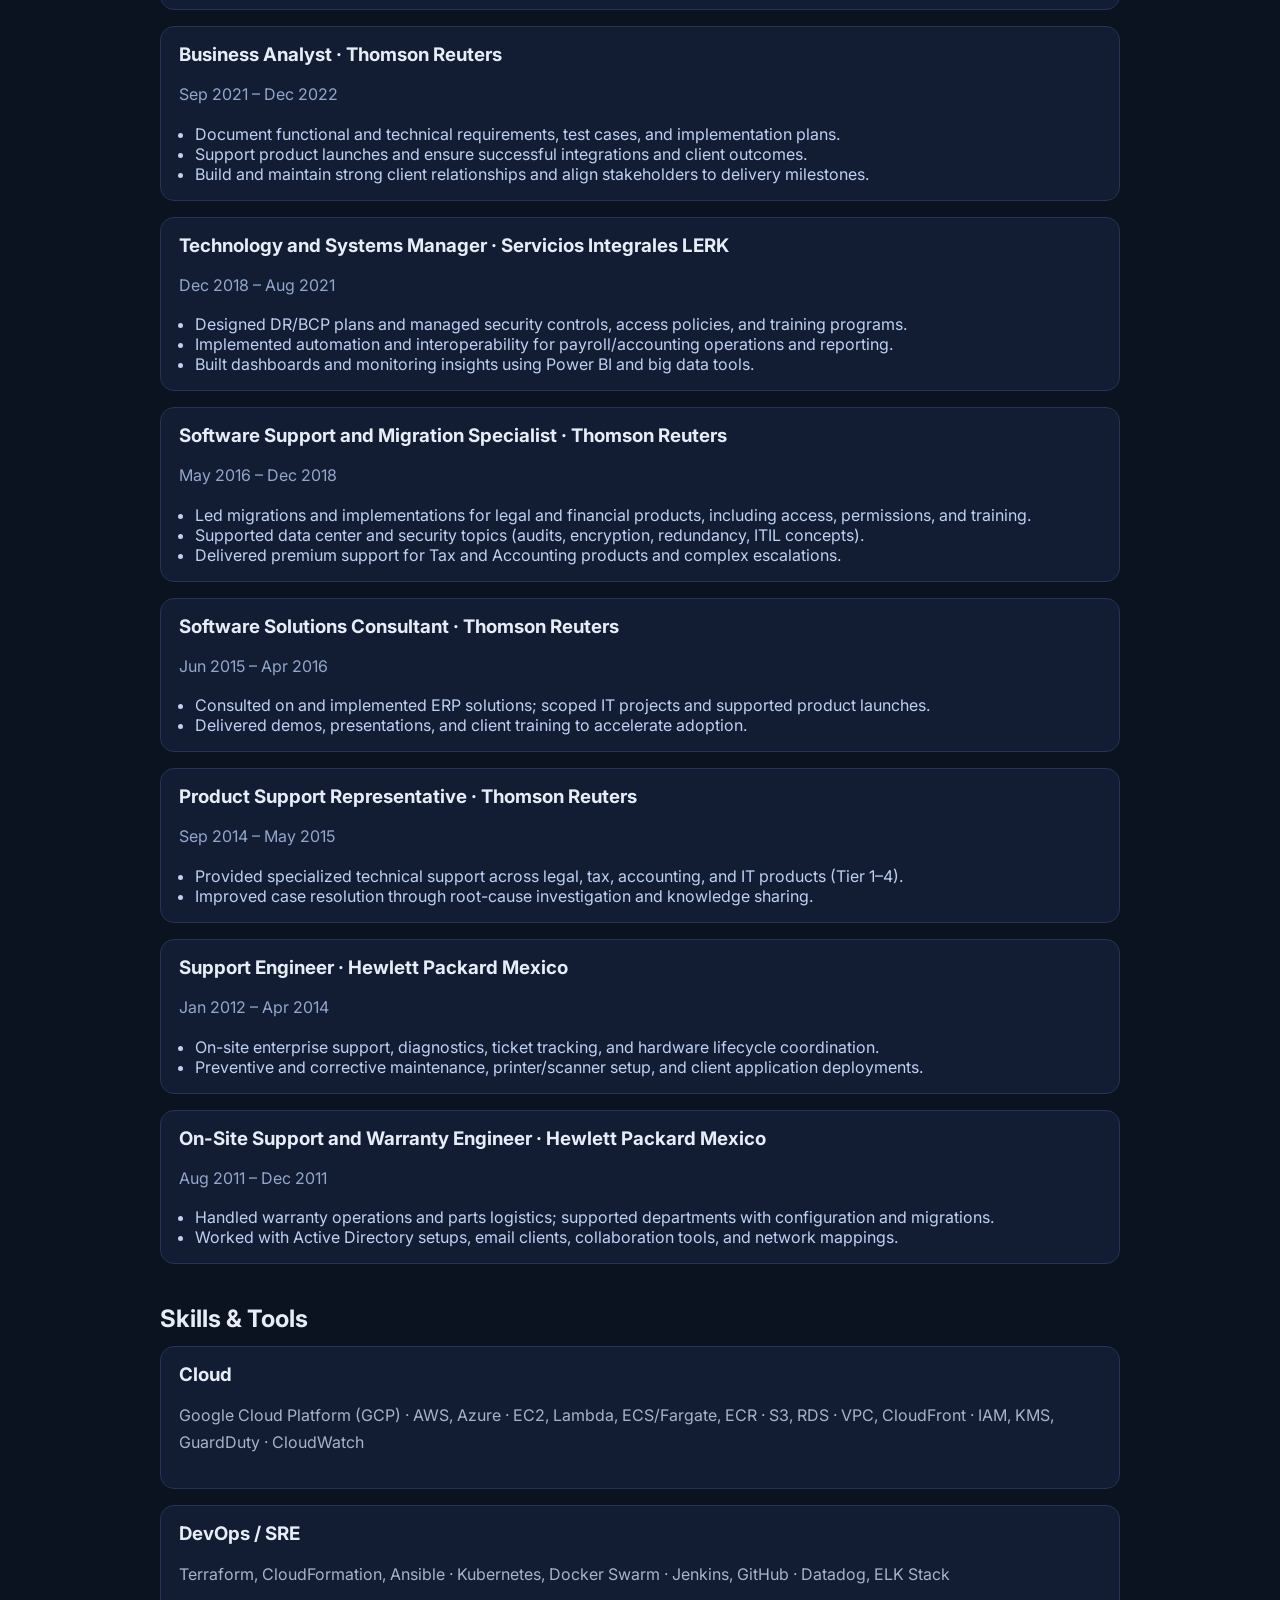
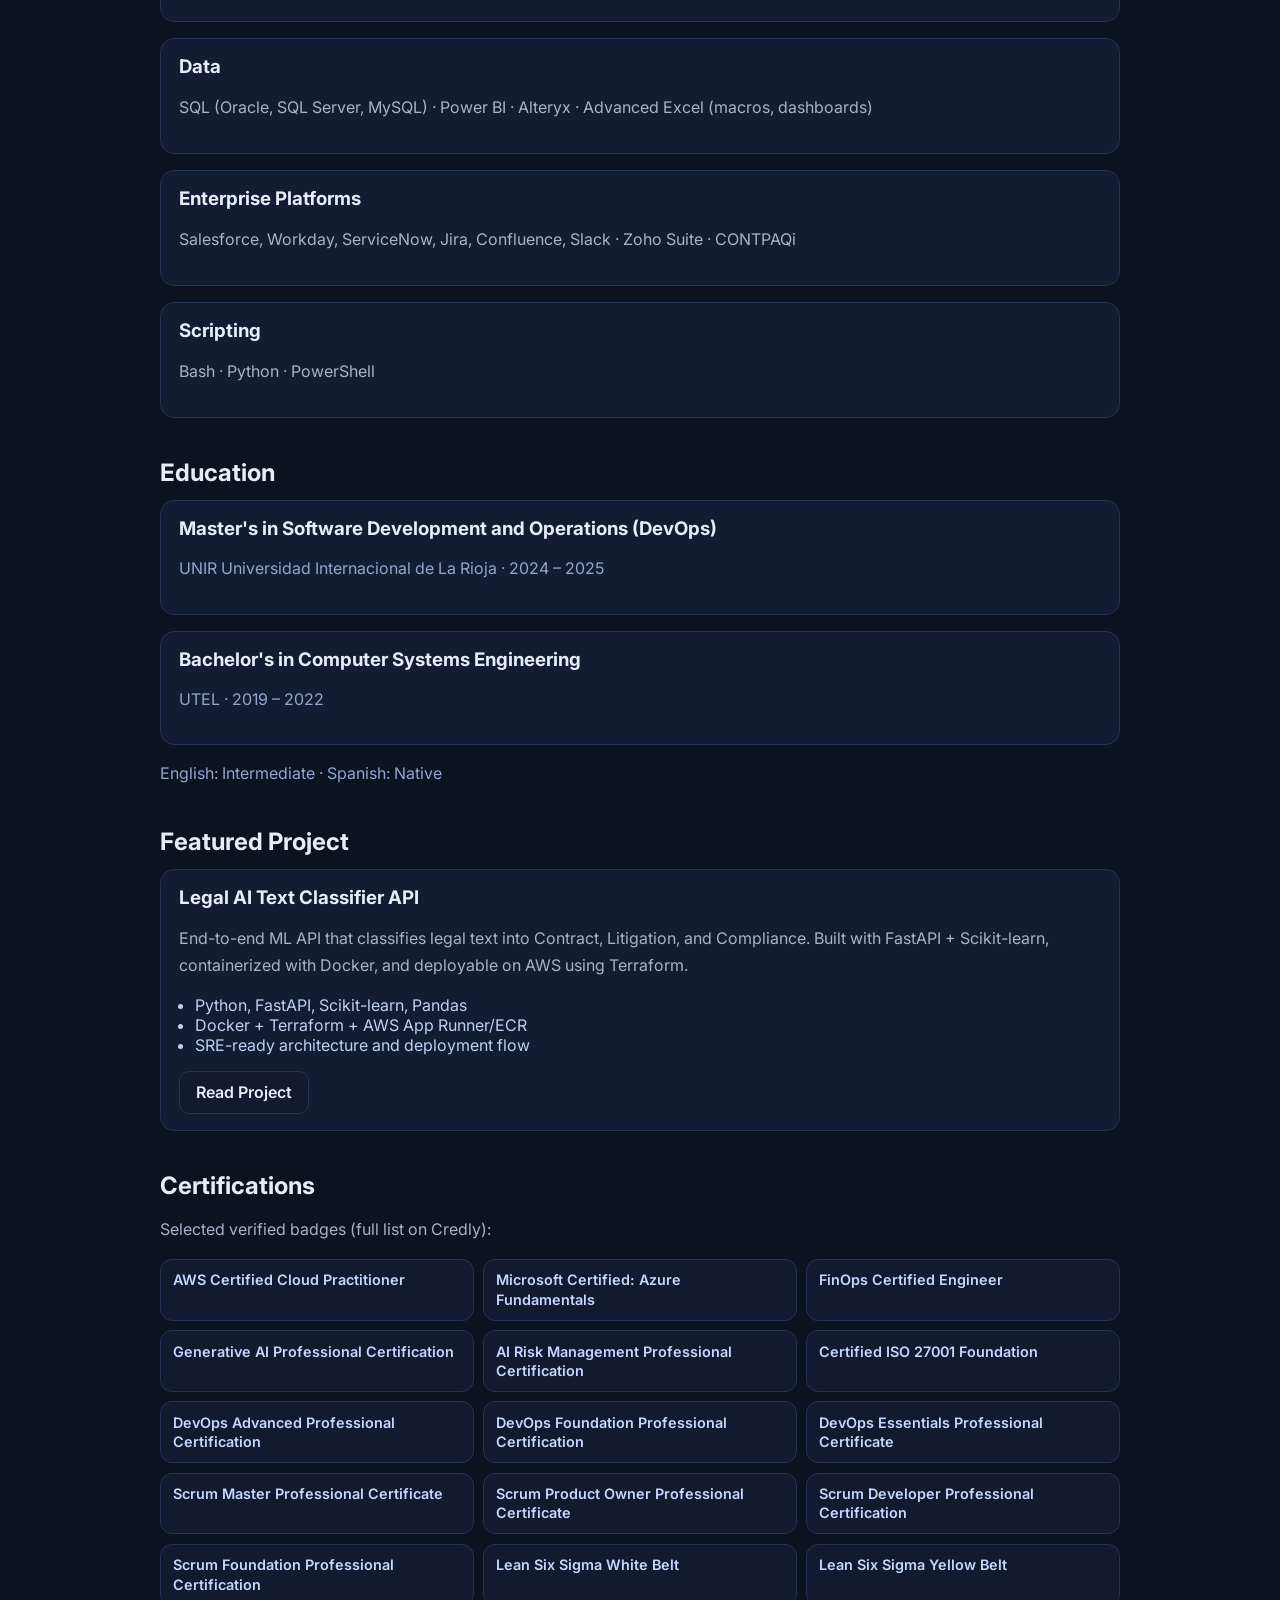
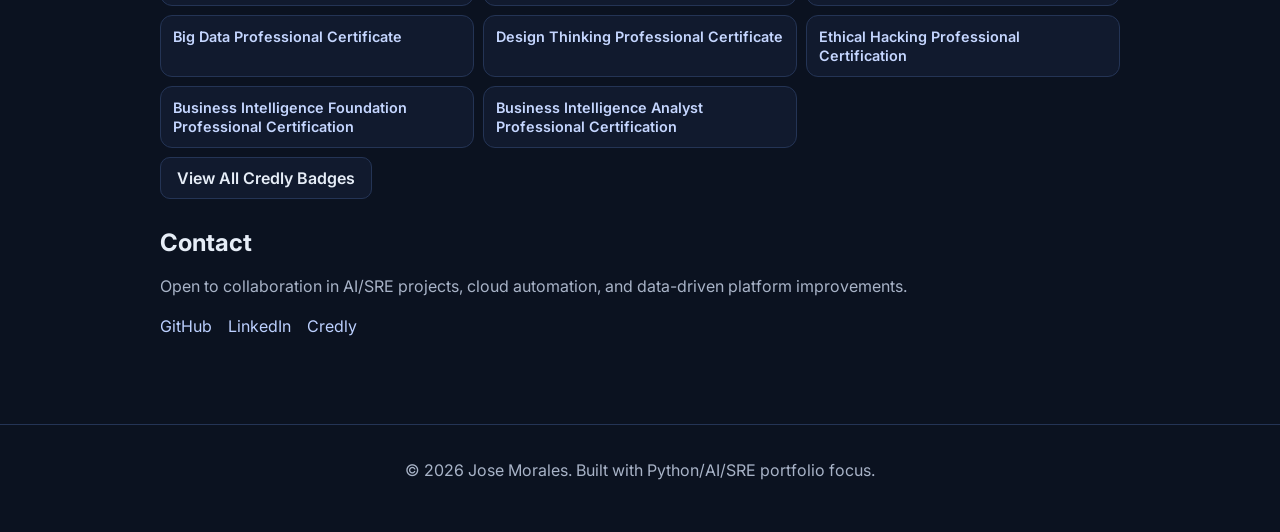
==== commit fd57f66c: "Remove phone number from public site" ====
--- a/index.html
+++ b/index.html
@@ -35,7 +35,7 @@
         <a class="btn btn-secondary" href="mailto:jose.morales.sdd@outlook.com">Email</a>
         <a class="btn btn-secondary" href="https://www.linkedin.com/in/jose-morales-jc/" target="_blank" rel="noreferrer">LinkedIn</a>
       </div>
-      <p class="meta">CDMX, Mexico · +52 773 113 9628 · jose.morales.sdd@outlook.com</p>
+      <p class="meta">CDMX, Mexico · jose.morales.sdd@outlook.com</p>
     </div>
   </header>
 
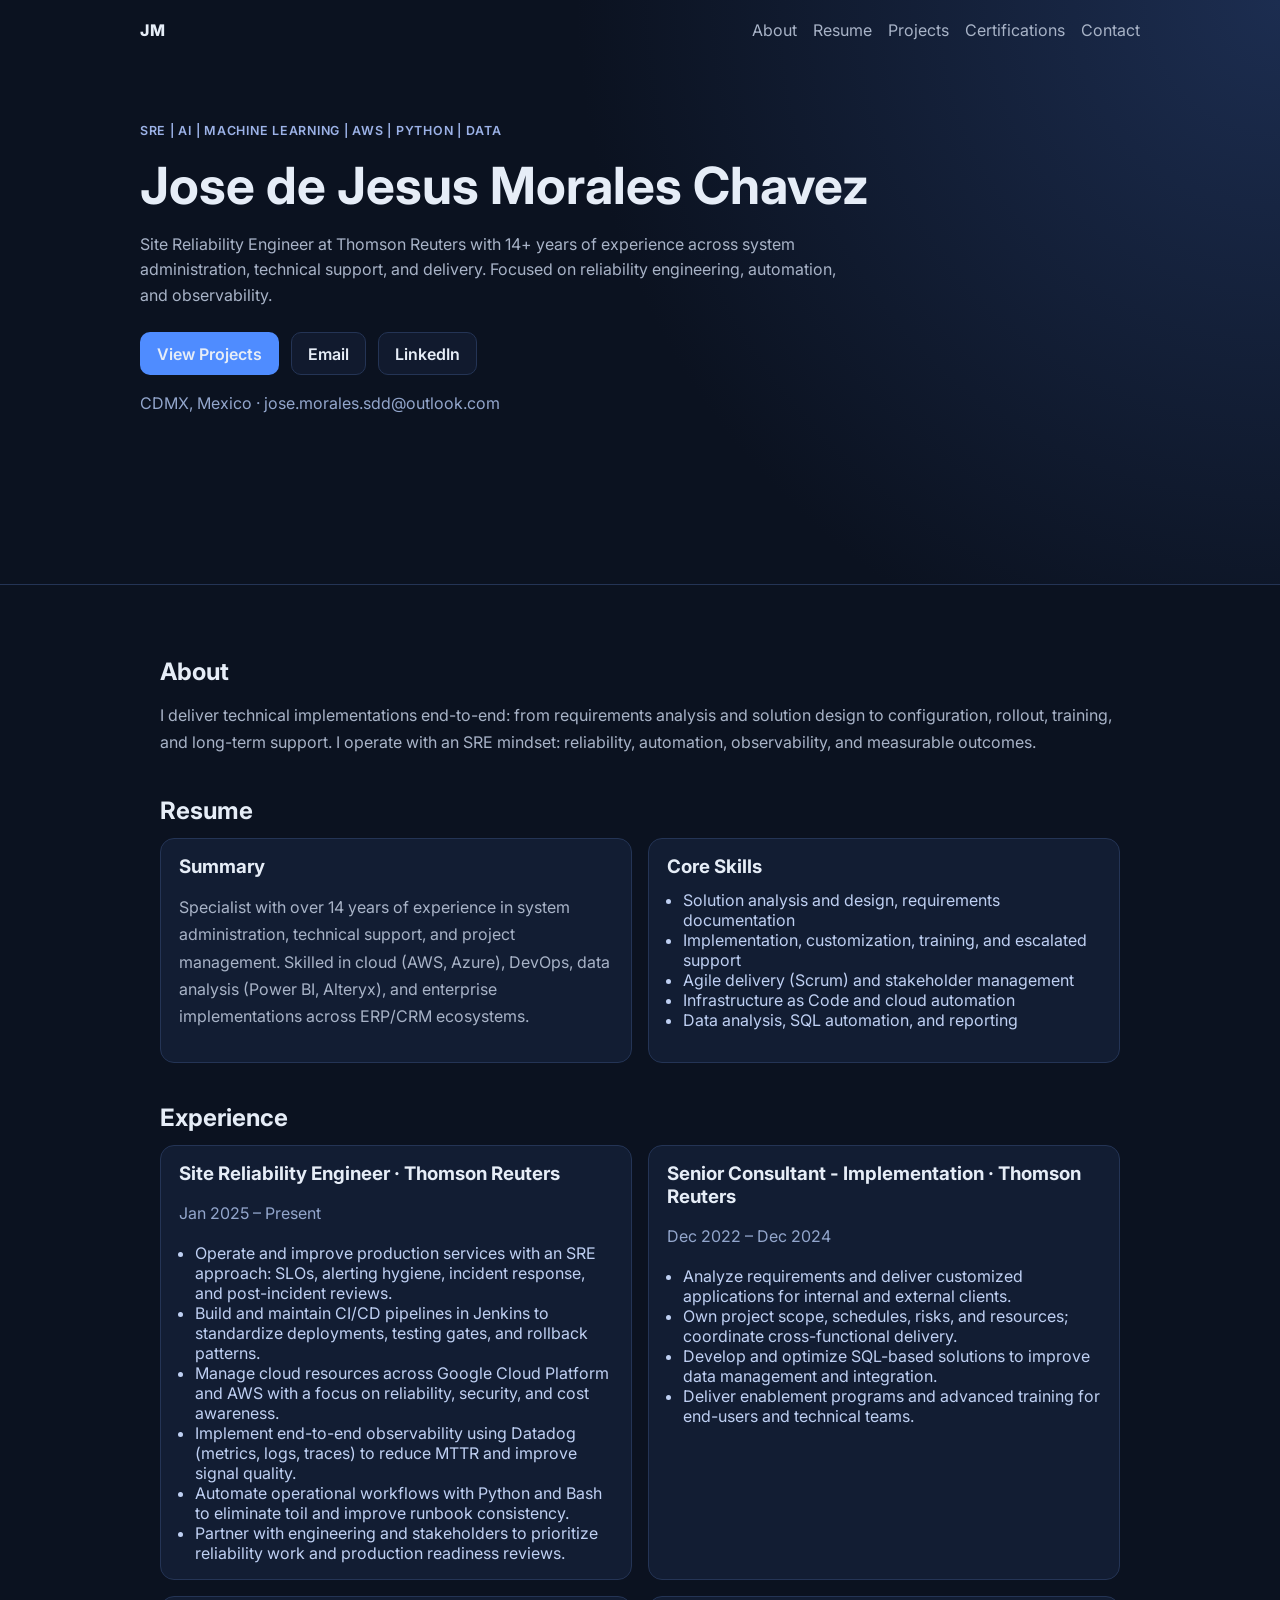
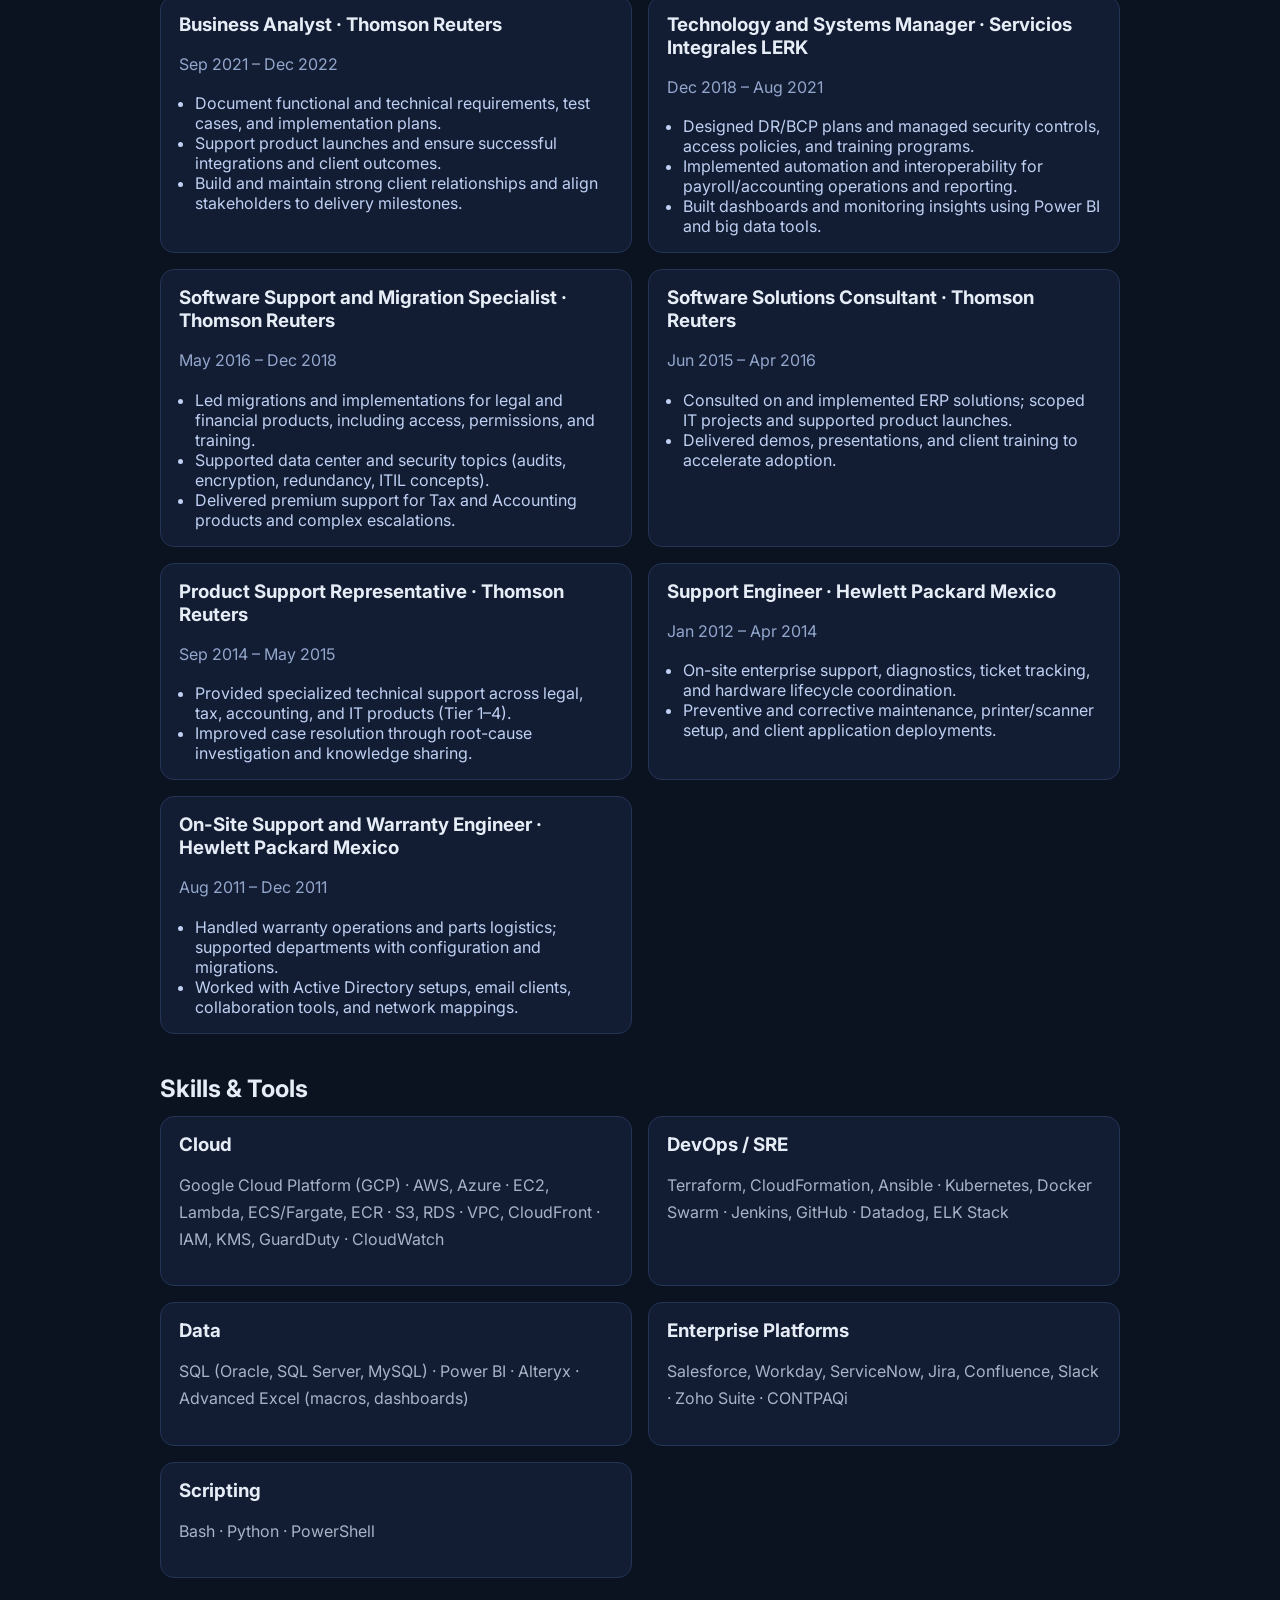
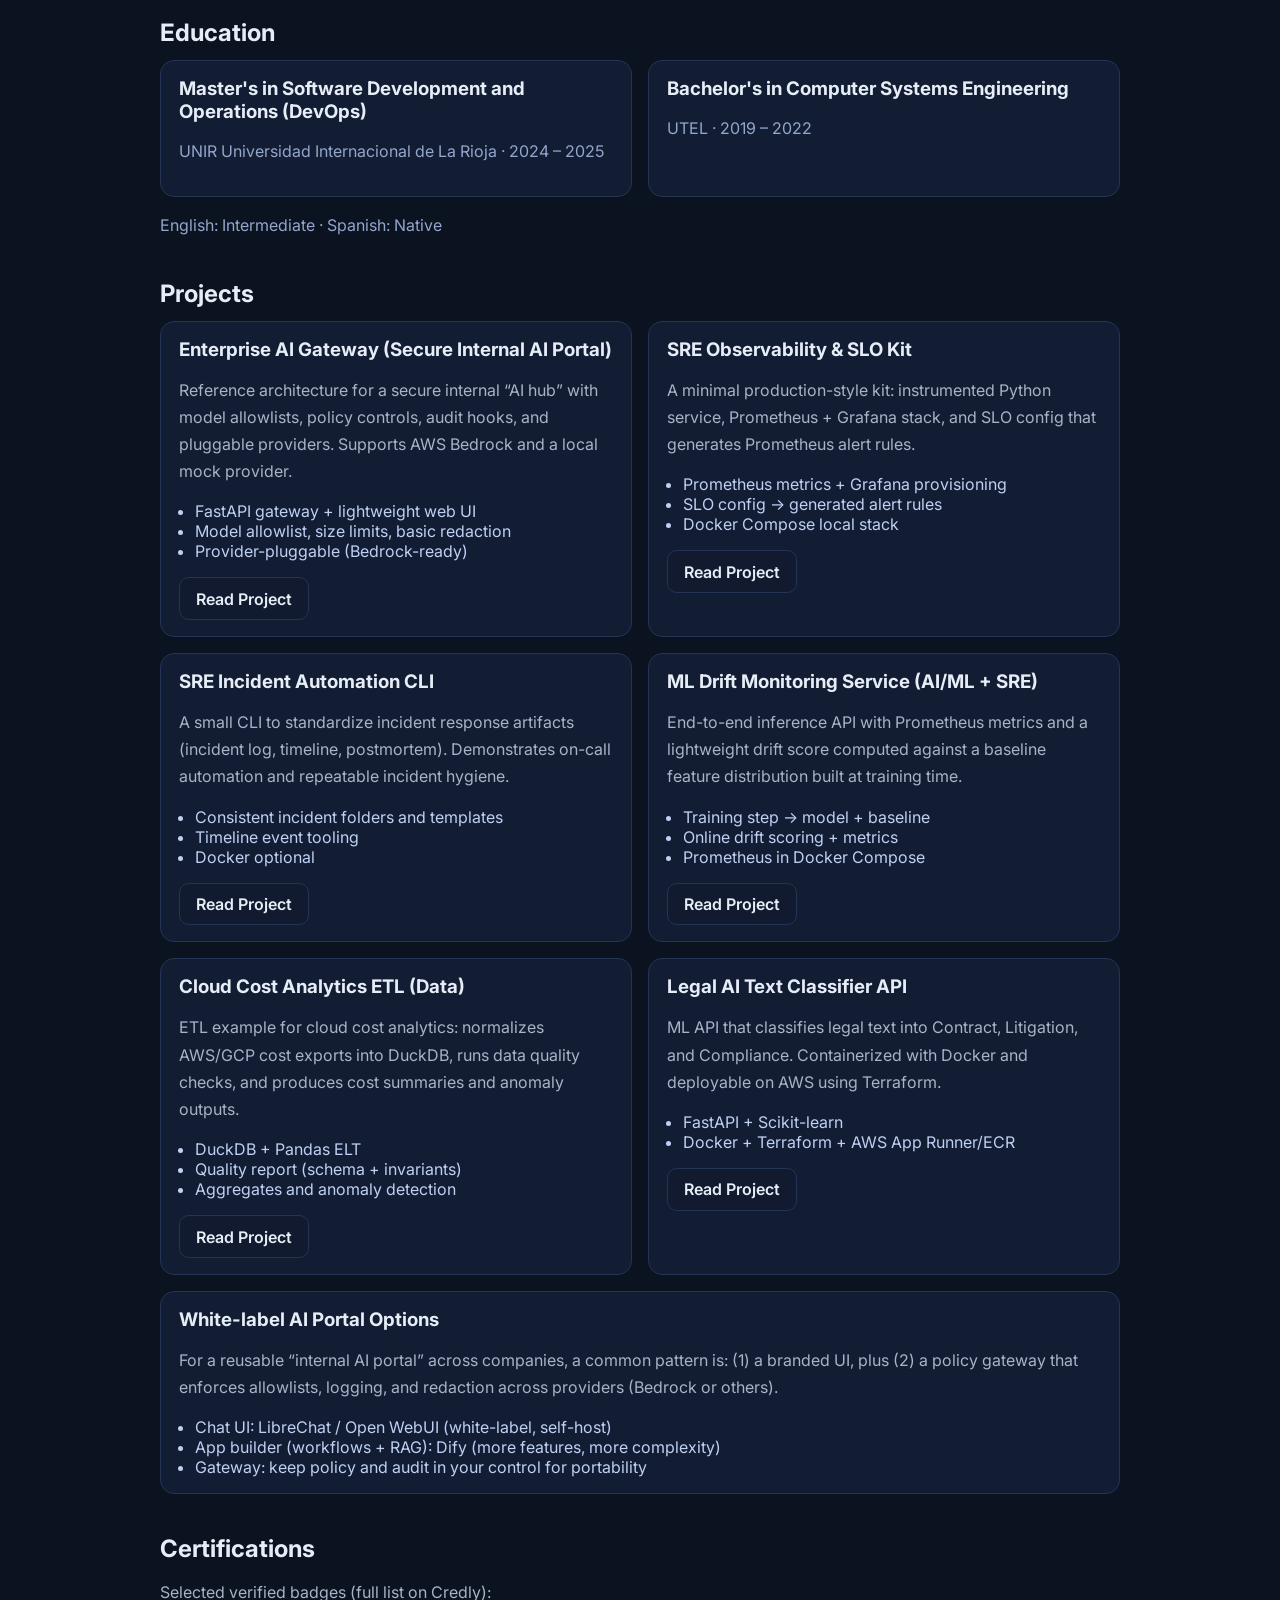
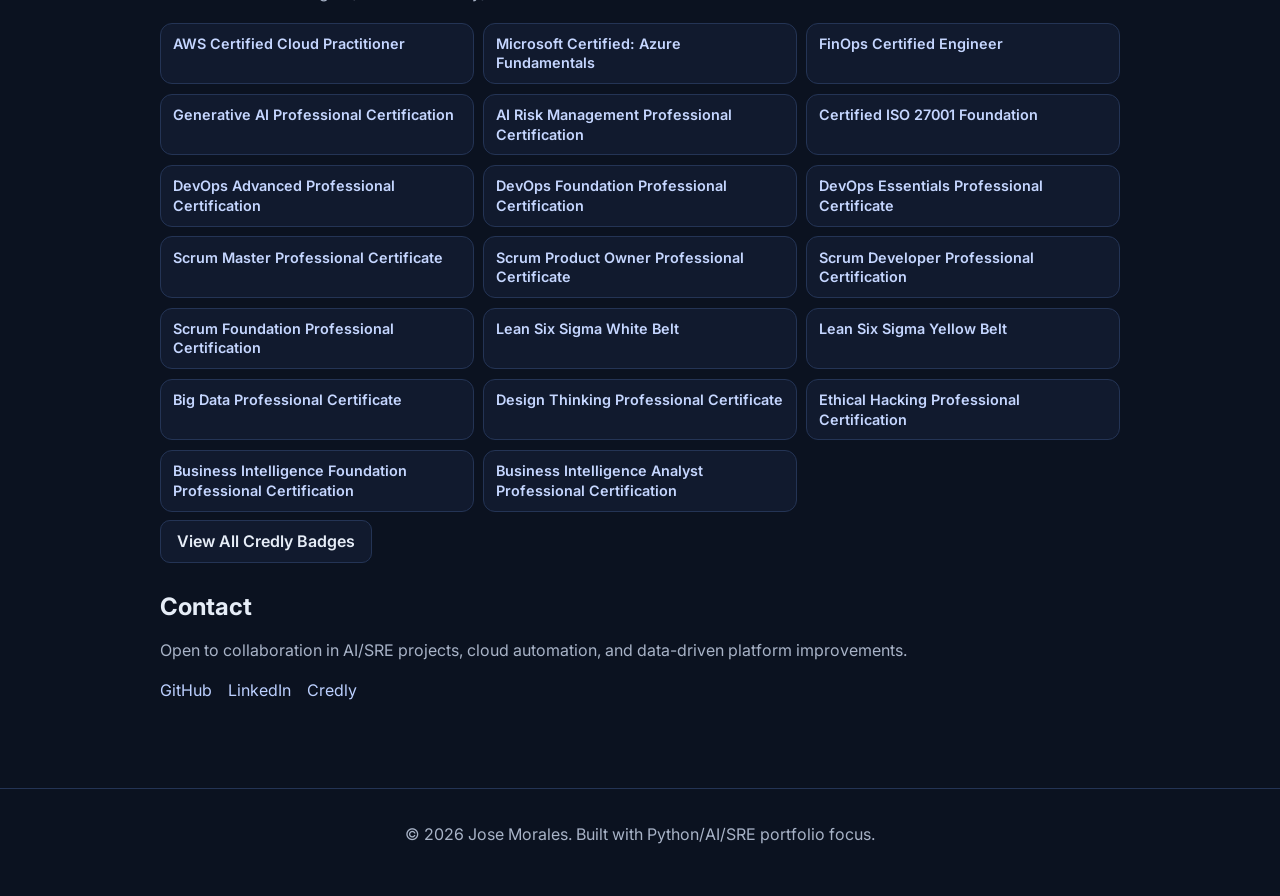
==== commit d2f10e40: "Add portfolio projects (SRE, AI/ML+SRE, Data, AI gateway)" ====
--- a/index.html
+++ b/index.html
@@ -202,24 +202,115 @@
     </section>
 
     <section id="projects" class="section">
-      <h2>Featured Project</h2>
+      <h2>Projects</h2>
       <div class="card-grid">
         <article class="card">
+          <h3>Enterprise AI Gateway (Secure Internal AI Portal)</h3>
+          <p>
+            Reference architecture for a secure internal “AI hub” with model allowlists, policy controls, audit hooks,
+            and pluggable providers. Supports AWS Bedrock and a local mock provider.
+          </p>
+          <ul>
+            <li>FastAPI gateway + lightweight web UI</li>
+            <li>Model allowlist, size limits, basic redaction</li>
+            <li>Provider-pluggable (Bedrock-ready)</li>
+          </ul>
+          <div class="card-actions">
+            <a class="btn btn-small" href="projects/enterprise-ai-gateway/README.md" target="_blank" rel="noreferrer">Read Project</a>
+          </div>
+        </article>
+
+        <article class="card">
+          <h3>SRE Observability & SLO Kit</h3>
+          <p>
+            A minimal production-style kit: instrumented Python service, Prometheus + Grafana stack, and SLO config
+            that generates Prometheus alert rules.
+          </p>
+          <ul>
+            <li>Prometheus metrics + Grafana provisioning</li>
+            <li>SLO config → generated alert rules</li>
+            <li>Docker Compose local stack</li>
+          </ul>
+          <div class="card-actions">
+            <a class="btn btn-small" href="projects/sre-observability-slo-kit/README.md" target="_blank" rel="noreferrer">Read Project</a>
+          </div>
+        </article>
+
+        <article class="card">
+          <h3>SRE Incident Automation CLI</h3>
+          <p>
+            A small CLI to standardize incident response artifacts (incident log, timeline, postmortem).
+            Demonstrates on-call automation and repeatable incident hygiene.
+          </p>
+          <ul>
+            <li>Consistent incident folders and templates</li>
+            <li>Timeline event tooling</li>
+            <li>Docker optional</li>
+          </ul>
+          <div class="card-actions">
+            <a class="btn btn-small" href="projects/sre-incident-automation-cli/README.md" target="_blank" rel="noreferrer">Read Project</a>
+          </div>
+        </article>
+
+        <article class="card">
+          <h3>ML Drift Monitoring Service (AI/ML + SRE)</h3>
+          <p>
+            End-to-end inference API with Prometheus metrics and a lightweight drift score computed against a baseline
+            feature distribution built at training time.
+          </p>
+          <ul>
+            <li>Training step → model + baseline</li>
+            <li>Online drift scoring + metrics</li>
+            <li>Prometheus in Docker Compose</li>
+          </ul>
+          <div class="card-actions">
+            <a class="btn btn-small" href="projects/ml-drift-monitoring-service/README.md" target="_blank" rel="noreferrer">Read Project</a>
+          </div>
+        </article>
+
+        <article class="card">
+          <h3>Cloud Cost Analytics ETL (Data)</h3>
+          <p>
+            ETL example for cloud cost analytics: normalizes AWS/GCP cost exports into DuckDB, runs data quality checks,
+            and produces cost summaries and anomaly outputs.
+          </p>
+          <ul>
+            <li>DuckDB + Pandas ELT</li>
+            <li>Quality report (schema + invariants)</li>
+            <li>Aggregates and anomaly detection</li>
+          </ul>
+          <div class="card-actions">
+            <a class="btn btn-small" href="projects/cloud-cost-analytics-etl/README.md" target="_blank" rel="noreferrer">Read Project</a>
+          </div>
+        </article>
+
+        <article class="card">
           <h3>Legal AI Text Classifier API</h3>
           <p>
-            End-to-end ML API that classifies legal text into Contract, Litigation, and Compliance.
-            Built with FastAPI + Scikit-learn, containerized with Docker, and deployable on AWS
-            using Terraform.
-          </p>
-          <ul>
-            <li>Python, FastAPI, Scikit-learn, Pandas</li>
+            ML API that classifies legal text into Contract, Litigation, and Compliance.
+            Containerized with Docker and deployable on AWS using Terraform.
+          </p>
+          <ul>
+            <li>FastAPI + Scikit-learn</li>
             <li>Docker + Terraform + AWS App Runner/ECR</li>
-            <li>SRE-ready architecture and deployment flow</li>
           </ul>
           <div class="card-actions">
             <a class="btn btn-small" href="legal_ai_classifier/README.md" target="_blank" rel="noreferrer">Read Project</a>
           </div>
         </article>
+      </div>
+
+      <div class="card card-spaced">
+        <h3>White-label AI Portal Options</h3>
+        <p>
+          For a reusable “internal AI portal” across companies, a common pattern is: (1) a branded UI, plus (2) a policy
+          gateway that enforces allowlists, logging, and redaction across providers (Bedrock or others).
+        </p>
+        <ul>
+          <li>Chat UI: LibreChat / Open WebUI (white-label, self-host)</li>
+          <li>App builder (workflows + RAG): Dify (more features, more complexity)</li>
+          <li>Gateway: keep policy and audit in your control for portability</li>
+        </ul>
       </div>
     </section>
 
--- a/styles.css
+++ b/styles.css
@@ -160,6 +160,10 @@
   padding: 1rem 1.1rem;
 }
 
+.card-spaced {
+  margin-top: 1rem;
+}
+
 .card h3 {
   margin: 0 0 0.6rem;
 }
@@ -227,3 +231,9 @@
     grid-template-columns: 1fr;
   }
 }
+
+@media (min-width: 860px) {
+  .card-grid {
+    grid-template-columns: 1fr 1fr;
+  }
+}
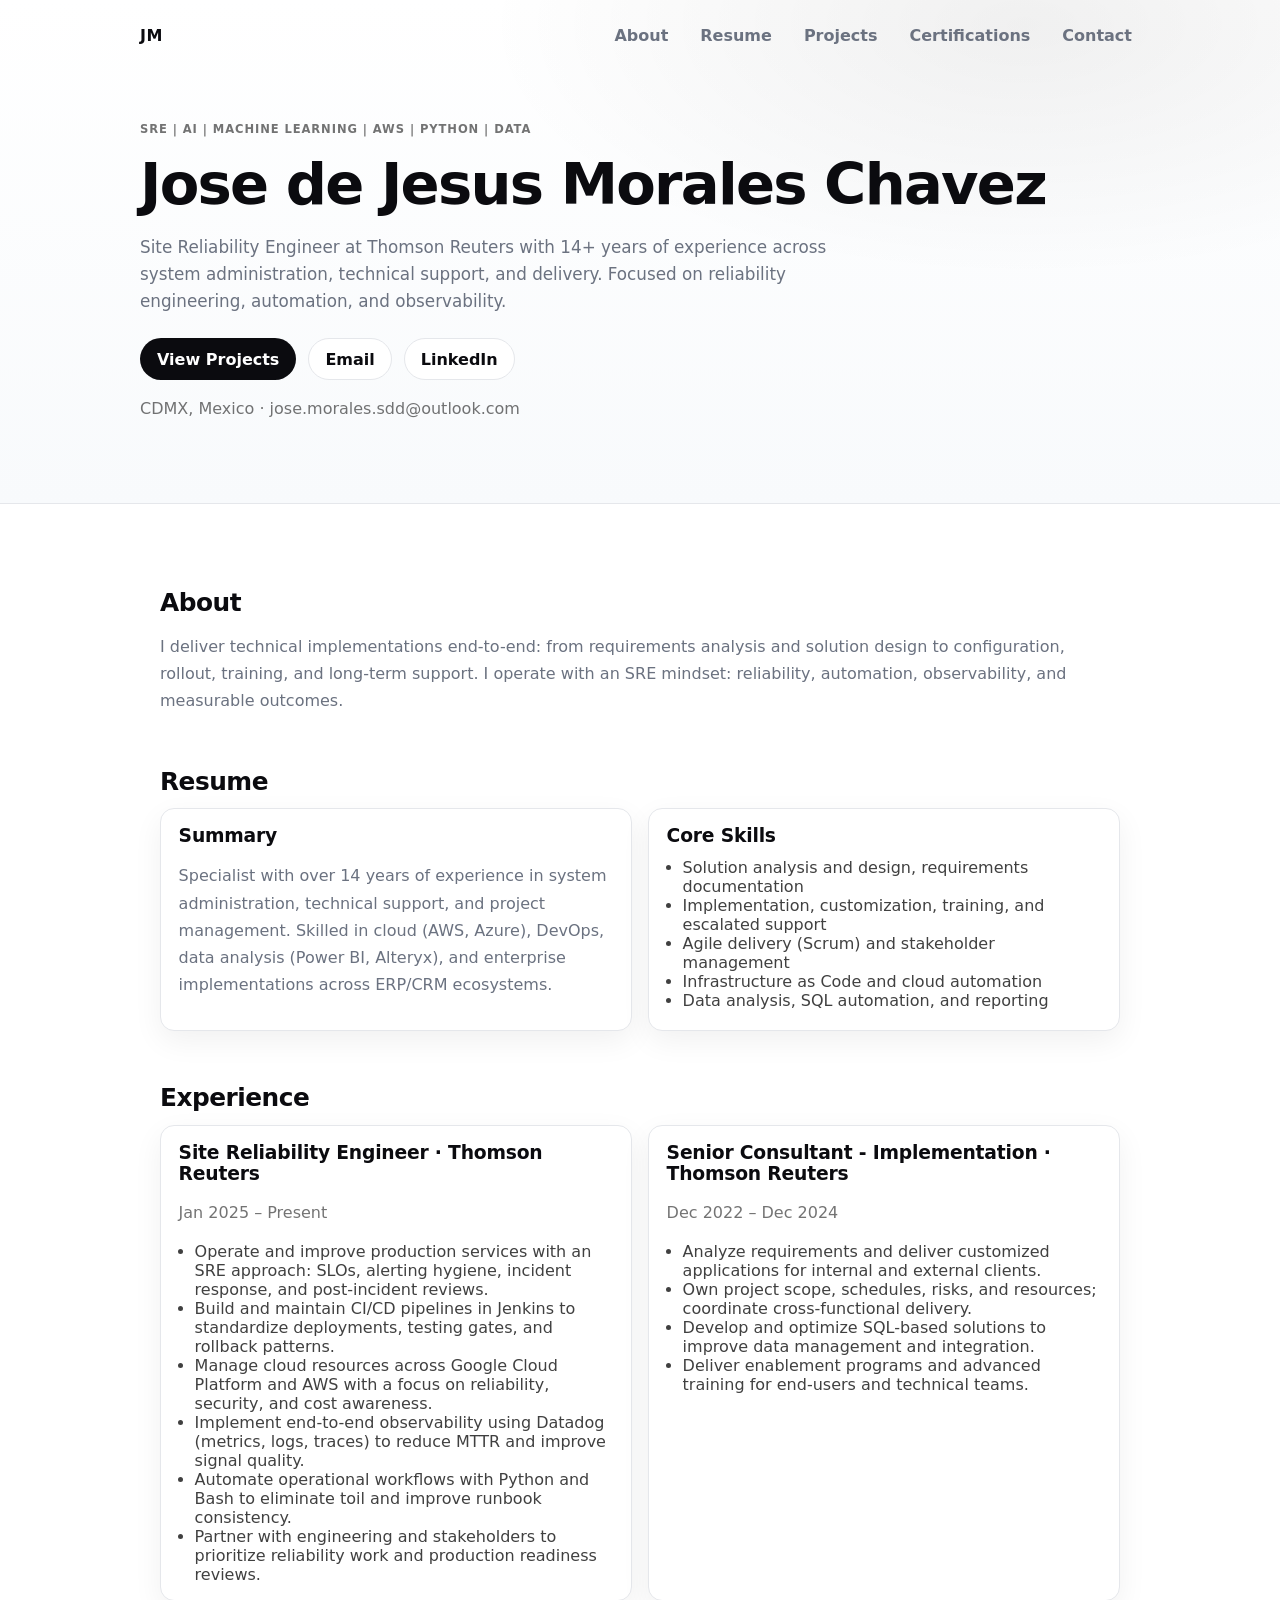
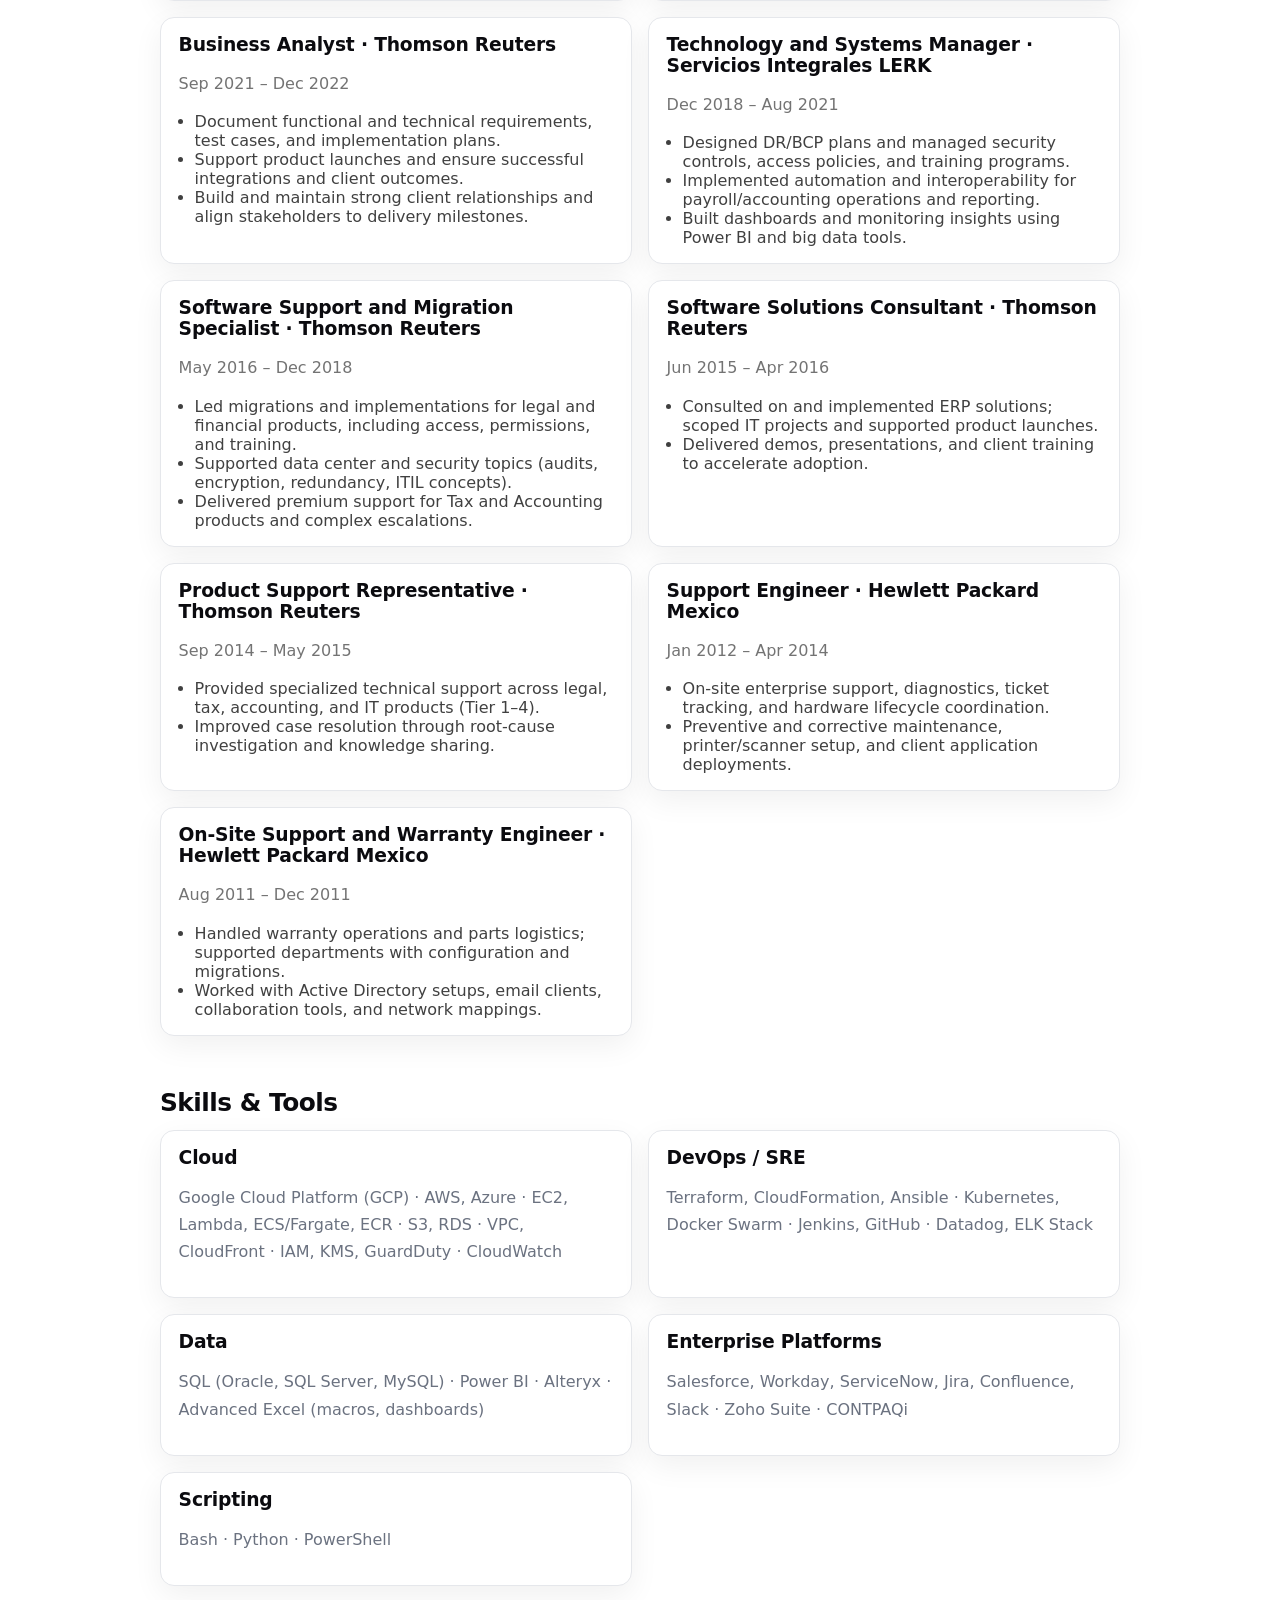
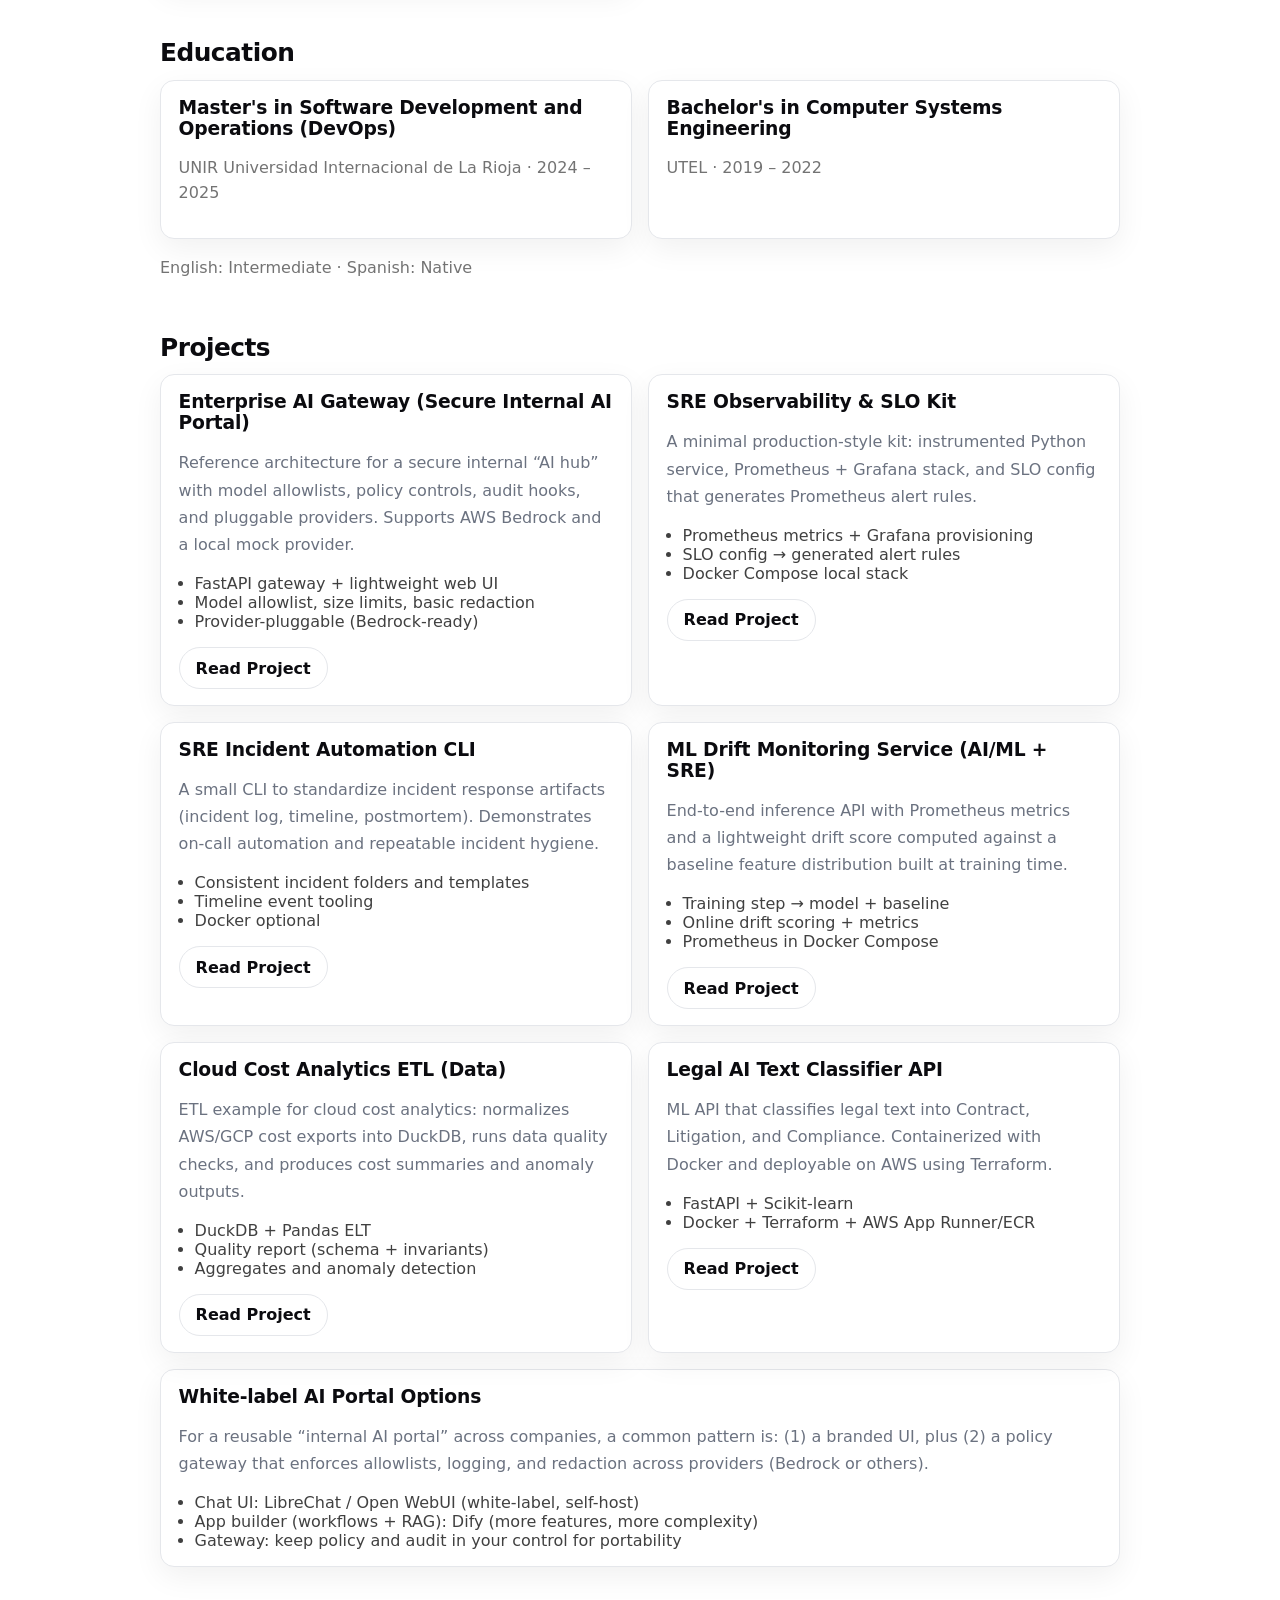
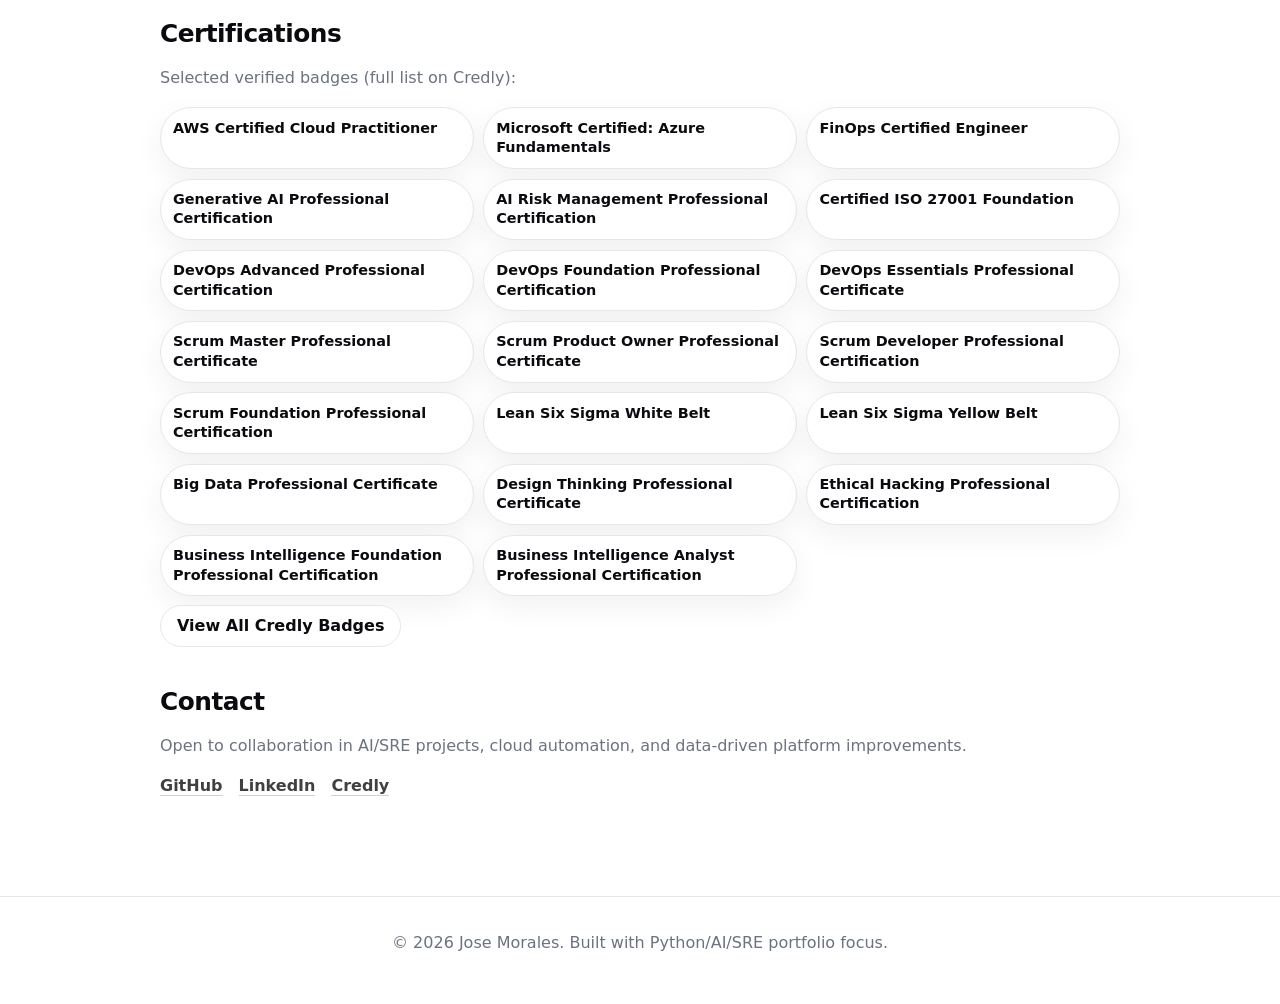
==== commit 9a3c39f5: "Fix project buttons to open GitHub repositories" ====
--- a/index.html
+++ b/index.html
@@ -216,7 +216,7 @@
             <li>Provider-pluggable (Bedrock-ready)</li>
           </ul>
           <div class="card-actions">
-            <a class="btn btn-small" href="projects/enterprise-ai-gateway/README.md" target="_blank" rel="noreferrer">Read Project</a>
+            <a class="btn btn-small" href="https://github.com/JoseMoralesX/josemoralesx-portfolio-cv/tree/main/projects/enterprise-ai-gateway" target="_blank" rel="noreferrer">Read Project</a>
           </div>
         </article>
 
@@ -232,7 +232,7 @@
             <li>Docker Compose local stack</li>
           </ul>
           <div class="card-actions">
-            <a class="btn btn-small" href="projects/sre-observability-slo-kit/README.md" target="_blank" rel="noreferrer">Read Project</a>
+            <a class="btn btn-small" href="https://github.com/JoseMoralesX/josemoralesx-portfolio-cv/tree/main/projects/sre-observability-slo-kit" target="_blank" rel="noreferrer">Read Project</a>
           </div>
         </article>
 
@@ -248,7 +248,7 @@
             <li>Docker optional</li>
           </ul>
           <div class="card-actions">
-            <a class="btn btn-small" href="projects/sre-incident-automation-cli/README.md" target="_blank" rel="noreferrer">Read Project</a>
+            <a class="btn btn-small" href="https://github.com/JoseMoralesX/josemoralesx-portfolio-cv/tree/main/projects/sre-incident-automation-cli" target="_blank" rel="noreferrer">Read Project</a>
           </div>
         </article>
 
@@ -264,7 +264,7 @@
             <li>Prometheus in Docker Compose</li>
           </ul>
           <div class="card-actions">
-            <a class="btn btn-small" href="projects/ml-drift-monitoring-service/README.md" target="_blank" rel="noreferrer">Read Project</a>
+            <a class="btn btn-small" href="https://github.com/JoseMoralesX/josemoralesx-portfolio-cv/tree/main/projects/ml-drift-monitoring-service" target="_blank" rel="noreferrer">Read Project</a>
           </div>
         </article>
 
@@ -280,7 +280,7 @@
             <li>Aggregates and anomaly detection</li>
           </ul>
           <div class="card-actions">
-            <a class="btn btn-small" href="projects/cloud-cost-analytics-etl/README.md" target="_blank" rel="noreferrer">Read Project</a>
+            <a class="btn btn-small" href="https://github.com/JoseMoralesX/josemoralesx-portfolio-cv/tree/main/projects/cloud-cost-analytics-etl" target="_blank" rel="noreferrer">Read Project</a>
           </div>
         </article>
 
@@ -295,7 +295,7 @@
             <li>Docker + Terraform + AWS App Runner/ECR</li>
           </ul>
           <div class="card-actions">
-            <a class="btn btn-small" href="legal_ai_classifier/README.md" target="_blank" rel="noreferrer">Read Project</a>
+            <a class="btn btn-small" href="https://github.com/JoseMoralesX/josemoralesx-portfolio-cv/tree/main/legal_ai_classifier" target="_blank" rel="noreferrer">Read Project</a>
           </div>
         </article>
       </div>
--- a/styles.css
+++ b/styles.css
@@ -1,12 +1,14 @@
 :root {
-  --bg: #0b1220;
-  --bg-soft: #111a2e;
-  --text: #e6edf7;
-  --muted: #a8b3c7;
-  --primary: #4f8cff;
-  --primary-2: #326ad8;
-  --card: #121d33;
-  --border: #243455;
+  --bg: #ffffff;
+  --bg-soft: #f5f5f7;
+  --text: #0b0b0f;
+  --muted: #6b7280;
+  --primary: #0b0b0f;
+  --primary-2: #000000;
+  --card: #ffffff;
+  --border: #e5e7eb;
+  --shadow: 0 18px 55px rgba(0, 0, 0, 0.08);
+  --shadow-soft: 0 10px 30px rgba(0, 0, 0, 0.06);
 }
 
 * {
@@ -16,7 +18,7 @@
 html, body {
   margin: 0;
   padding: 0;
-  font-family: "Inter", Arial, sans-serif;
+  font-family: ui-sans-serif, system-ui, -apple-system, "Segoe UI", Roboto, Arial, sans-serif;
   background: var(--bg);
   color: var(--text);
 }
@@ -27,9 +29,11 @@
 }
 
 .hero {
-  min-height: 65vh;
-  padding: 1.25rem 1.25rem 3rem;
-  background: radial-gradient(circle at top right, #1c2d50 0, var(--bg) 50%);
+  min-height: 56vh;
+  padding: 1.25rem 1.25rem 2.5rem;
+  background:
+    radial-gradient(900px 420px at 80% 5%, rgba(0, 0, 0, 0.06) 0%, rgba(255, 255, 255, 0) 60%),
+    linear-gradient(180deg, #ffffff 0%, #f8fafc 100%);
   border-bottom: 1px solid var(--border);
 }
 
@@ -44,31 +48,43 @@
 
 .logo {
   font-weight: 800;
-  letter-spacing: 0.06em;
+  letter-spacing: 0.04em;
 }
 
 .nav-links {
   display: flex;
   gap: 1rem;
   color: var(--muted);
+  font-weight: 600;
+}
+
+.nav-links a {
+  padding: 0.4rem 0.5rem;
+  border-radius: 10px;
+}
+
+.nav-links a:hover {
+  background: rgba(0, 0, 0, 0.04);
+  color: var(--text);
 }
 
 .hero-content {
   max-width: 1000px;
-  margin: 5rem auto 0;
+  margin: 4.25rem auto 0;
 }
 
 .eyebrow {
-  color: #9cb2e7;
-  font-weight: 600;
-  letter-spacing: 0.06em;
+  color: rgba(0, 0, 0, 0.55);
+  font-weight: 700;
+  letter-spacing: 0.08em;
   text-transform: uppercase;
-  font-size: 0.78rem;
+  font-size: 0.72rem;
 }
 
 h1 {
   margin: 0.25rem 0 0;
-  font-size: clamp(2rem, 5vw, 3.2rem);
+  font-size: clamp(2.2rem, 5vw, 3.6rem);
+  letter-spacing: -0.03em;
 }
 
 .subtitle {
@@ -76,10 +92,11 @@
   color: var(--muted);
   line-height: 1.6;
   margin-top: 1rem;
+  font-size: 1.05rem;
 }
 
 .meta {
-  color: #93a6cc;
+  color: rgba(0, 0, 0, 0.55);
   margin-top: 1rem;
   line-height: 1.6;
 }
@@ -94,8 +111,8 @@
 .btn {
   border: 1px solid var(--border);
   padding: 0.65rem 1rem;
-  border-radius: 10px;
-  font-weight: 600;
+  border-radius: 999px;
+  font-weight: 700;
   transition: all 0.2s ease;
 }
 
@@ -106,6 +123,7 @@
 .btn-primary {
   background: var(--primary);
   border-color: transparent;
+  color: #ffffff;
 }
 
 .btn-primary:hover {
@@ -113,12 +131,12 @@
 }
 
 .btn-secondary {
-  background: var(--bg-soft);
+  background: #ffffff;
 }
 
 .btn-small {
   display: inline-block;
-  background: var(--bg-soft);
+  background: #ffffff;
 }
 
 .container {
@@ -128,12 +146,13 @@
 }
 
 .section {
-  margin: 2.5rem 0;
+  margin: 3.25rem 0;
 }
 
 h2 {
   margin: 0 0 0.8rem;
-  font-size: 1.5rem;
+  font-size: 1.55rem;
+  letter-spacing: -0.02em;
 }
 
 p {
@@ -158,6 +177,7 @@
   background: var(--card);
   border-radius: 14px;
   padding: 1rem 1.1rem;
+  box-shadow: var(--shadow-soft);
 }
 
 .card-spaced {
@@ -166,12 +186,13 @@
 
 .card h3 {
   margin: 0 0 0.6rem;
+  letter-spacing: -0.01em;
 }
 
 .card ul {
   margin: 0.75rem 0 0;
   padding-left: 1rem;
-  color: #bfd0f3;
+  color: rgba(0, 0, 0, 0.75);
 }
 
 .card-actions {
@@ -187,13 +208,14 @@
 
 .badge {
   border: 1px solid var(--border);
-  background: var(--bg-soft);
-  border-radius: 12px;
+  background: #ffffff;
+  border-radius: 999px;
   padding: 0.65rem 0.75rem;
-  color: #c5d6ff;
-  font-weight: 600;
+  color: var(--text);
+  font-weight: 700;
   font-size: 0.9rem;
   line-height: 1.35;
+  box-shadow: var(--shadow-soft);
 }
 
 .badge:hover {
@@ -208,14 +230,16 @@
 }
 
 .contact-links a {
-  color: #bcd0ff;
+  color: rgba(0, 0, 0, 0.75);
+  font-weight: 700;
+  border-bottom: 1px solid rgba(0, 0, 0, 0.18);
 }
 
 .footer {
   border-top: 1px solid var(--border);
   padding: 1rem 1.25rem 2rem;
   text-align: center;
-  color: #8fa4cd;
+  color: rgba(0, 0, 0, 0.55);
 }
 
 @media (max-width: 640px) {
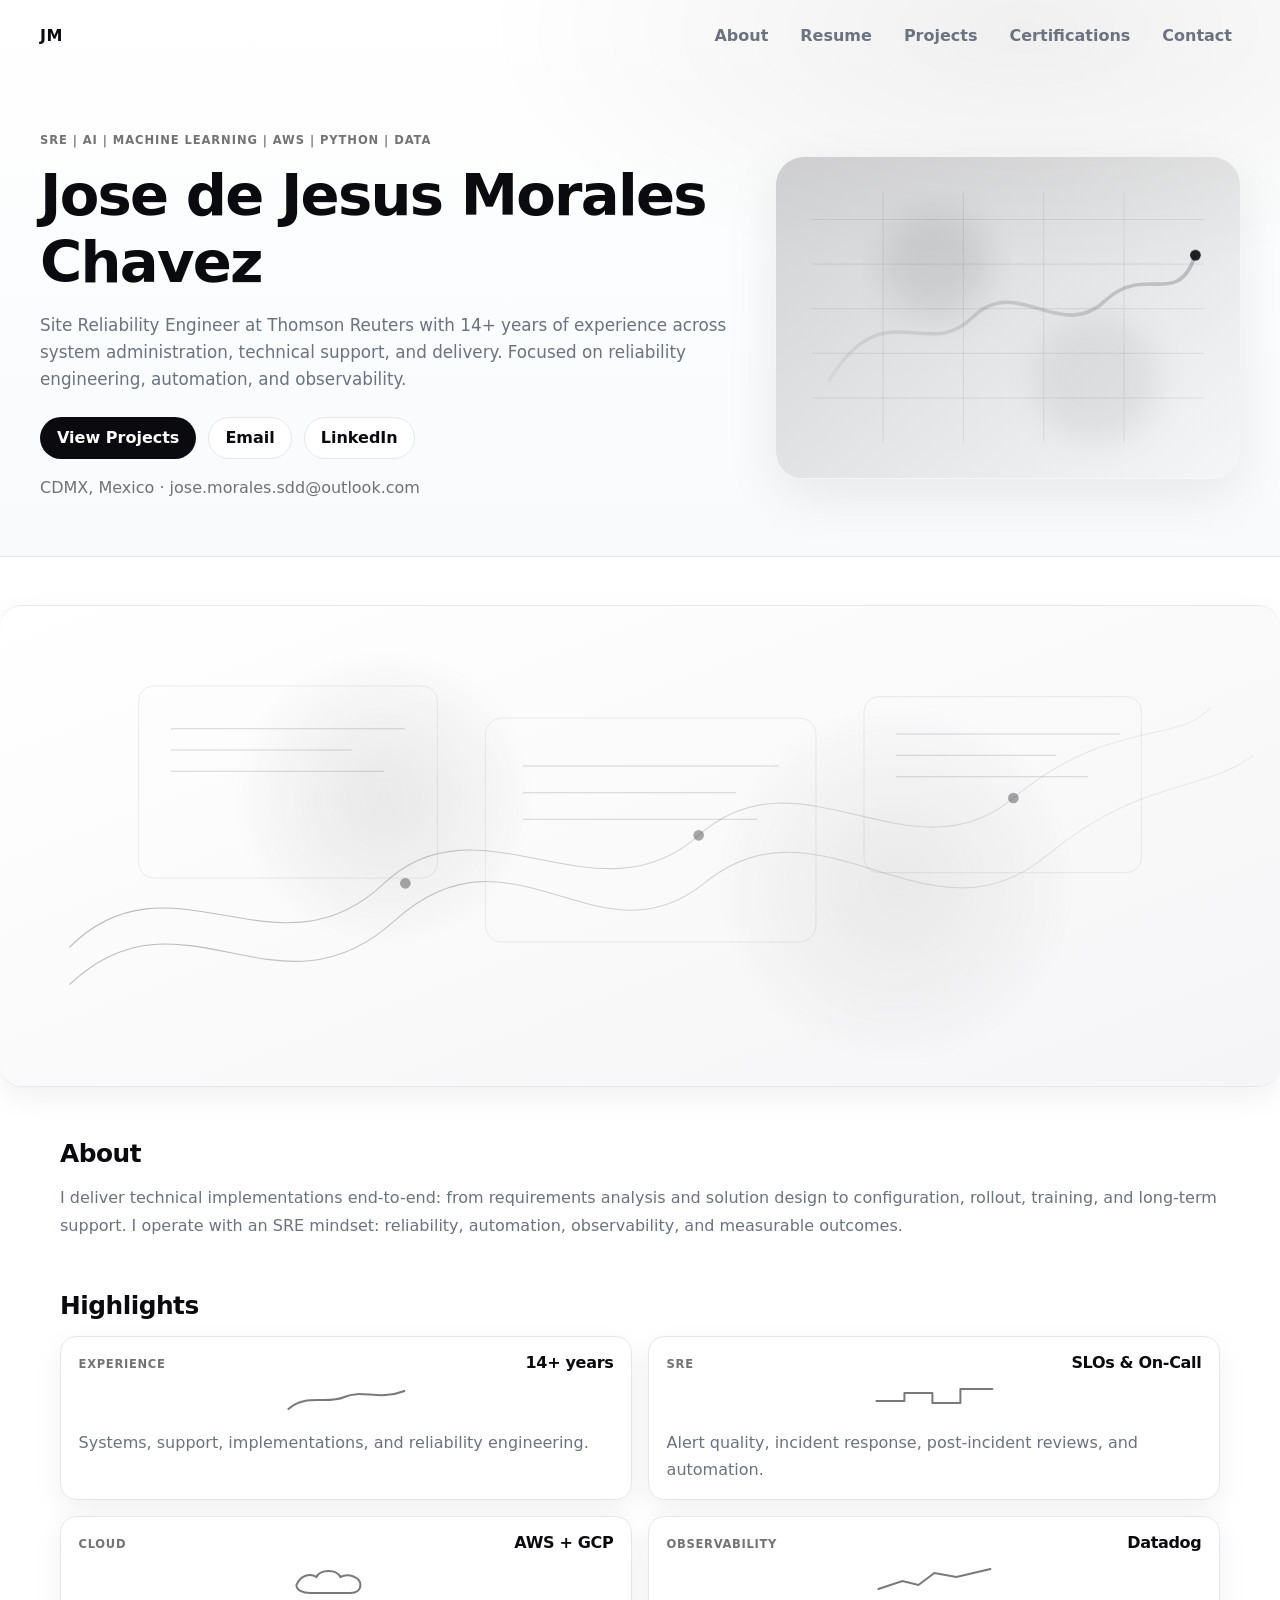
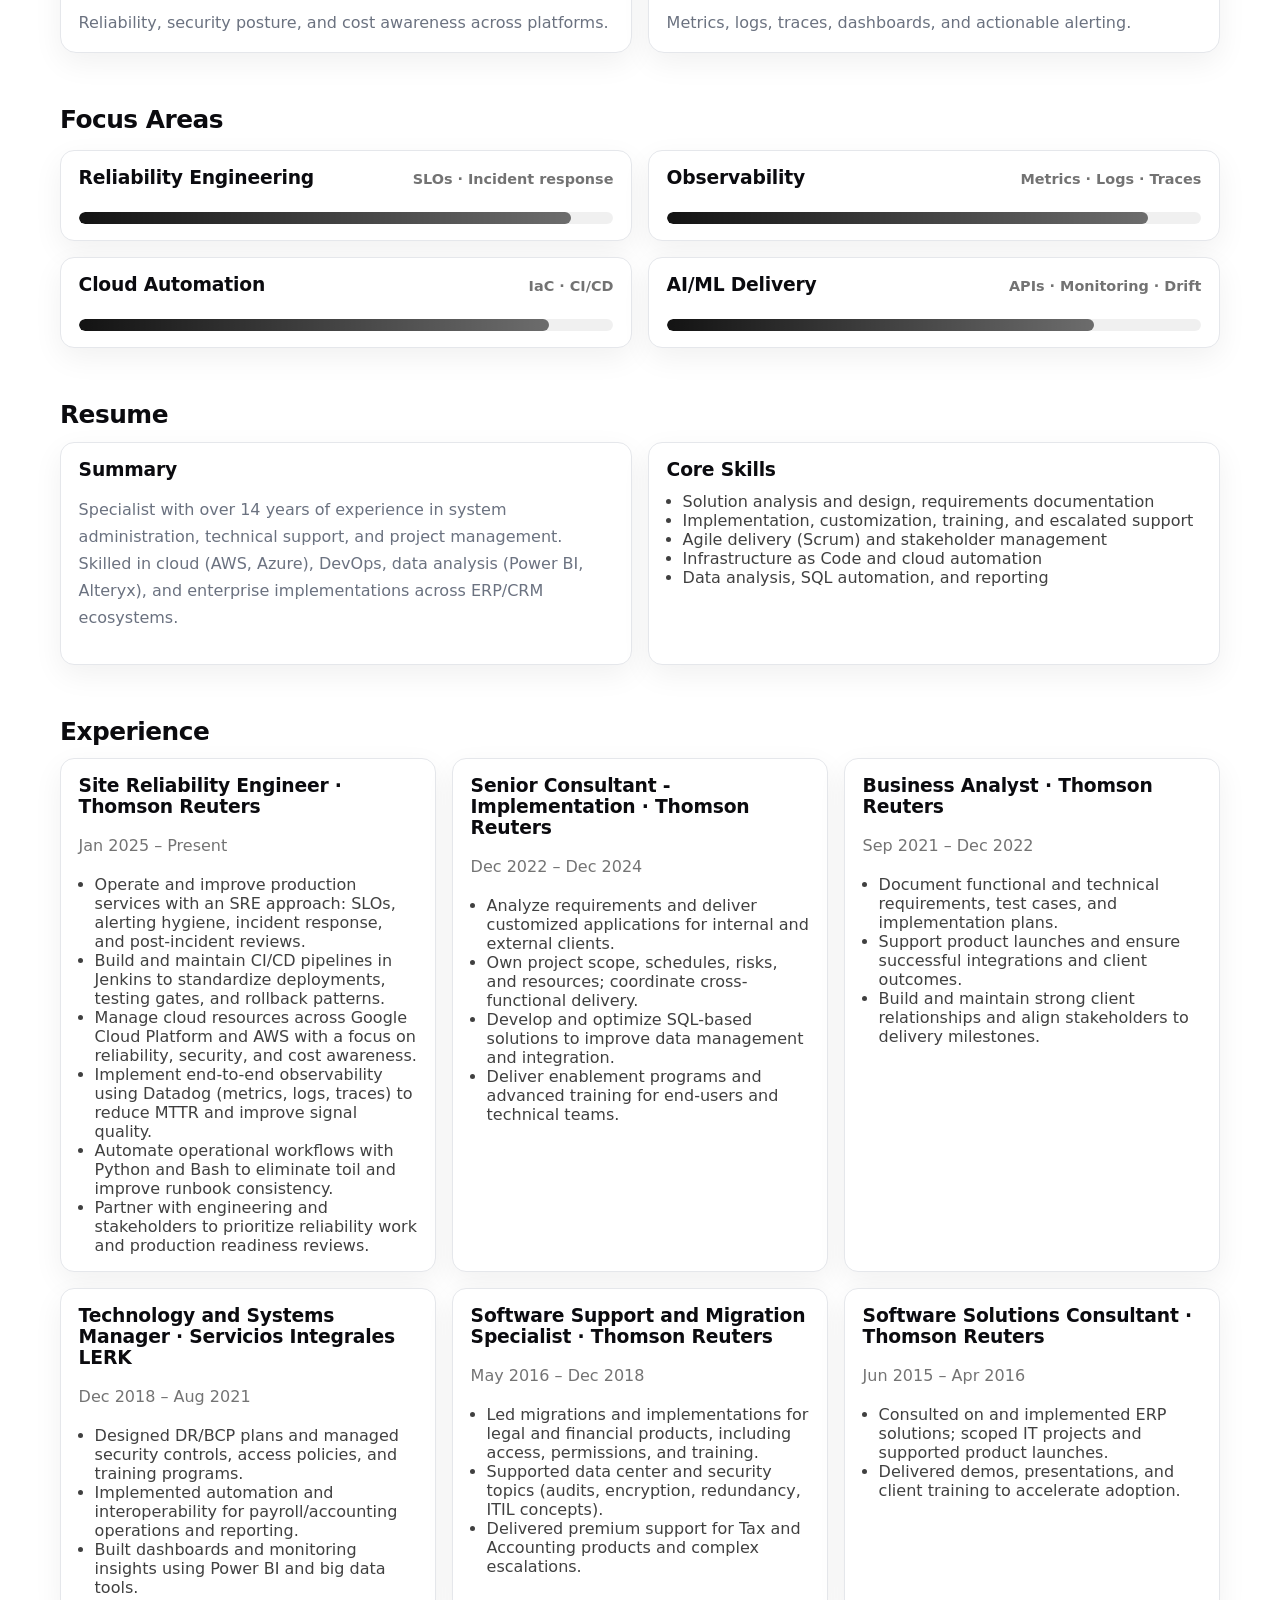
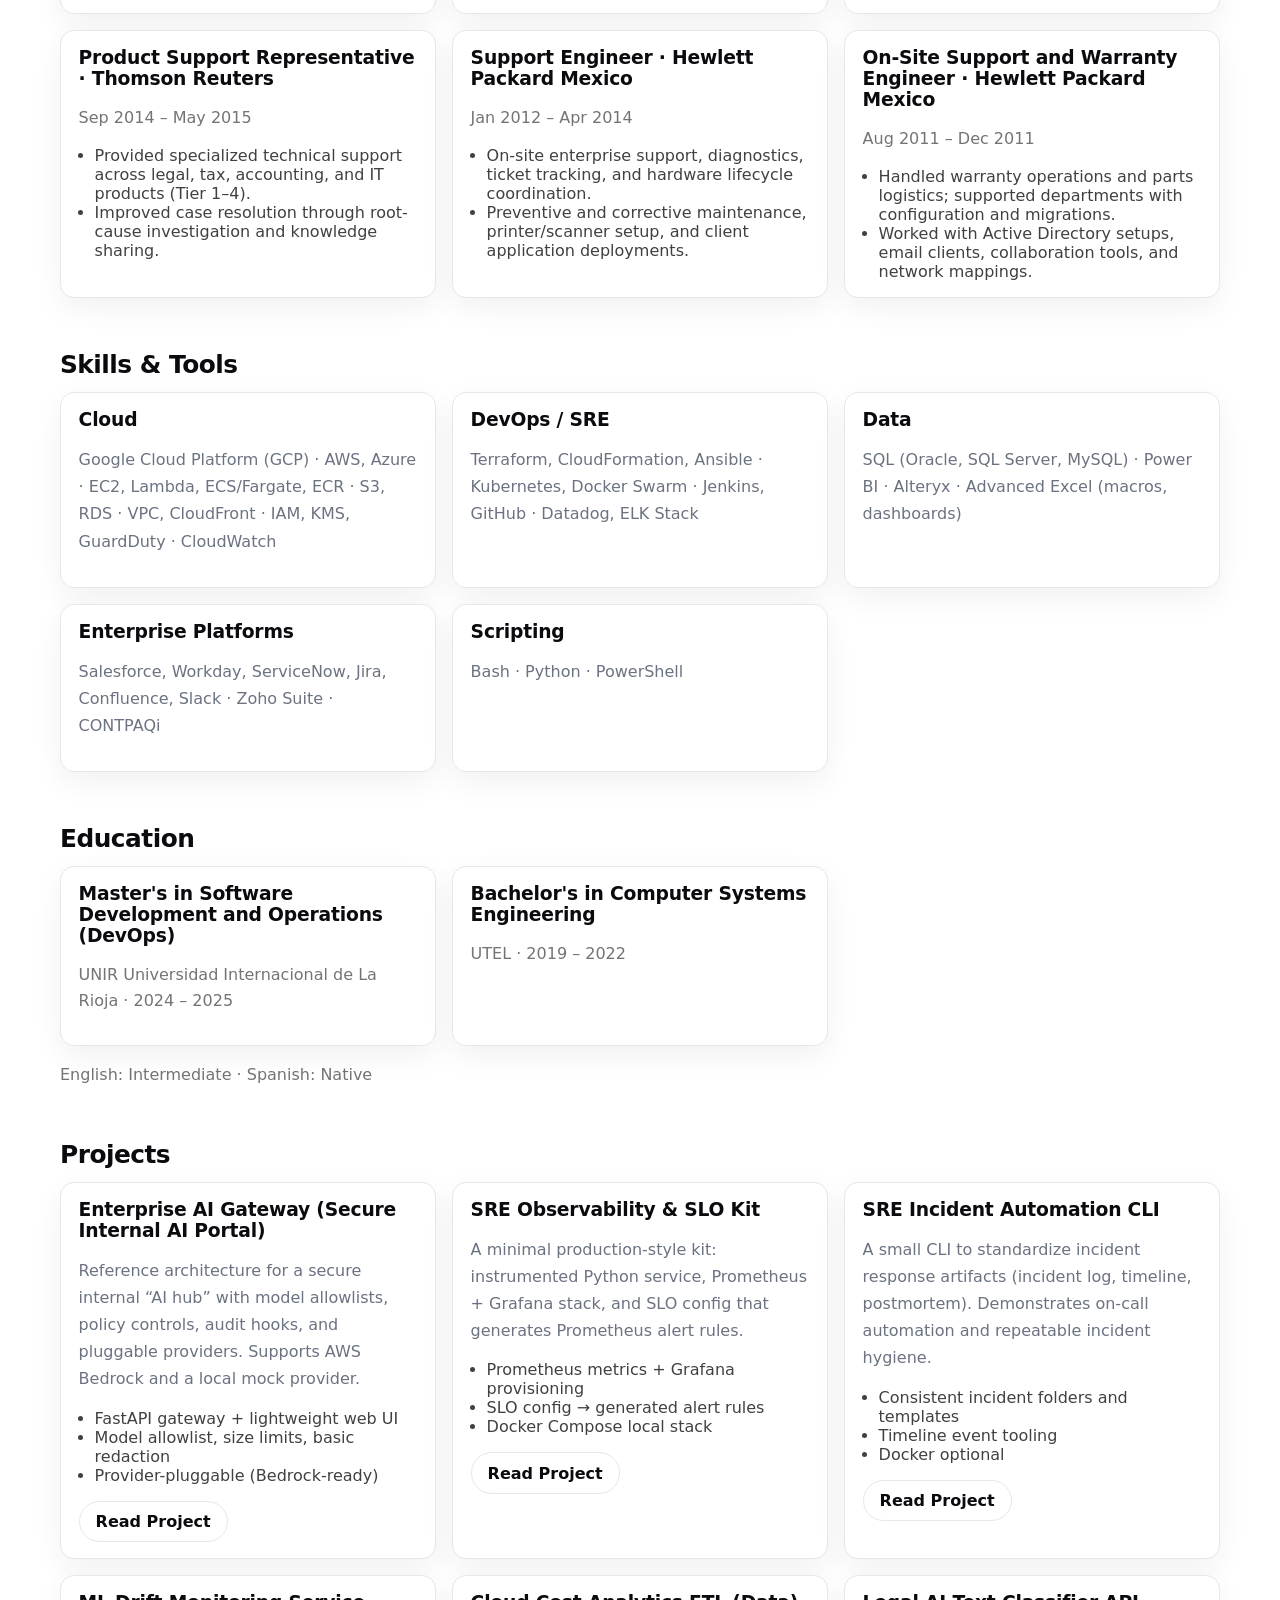
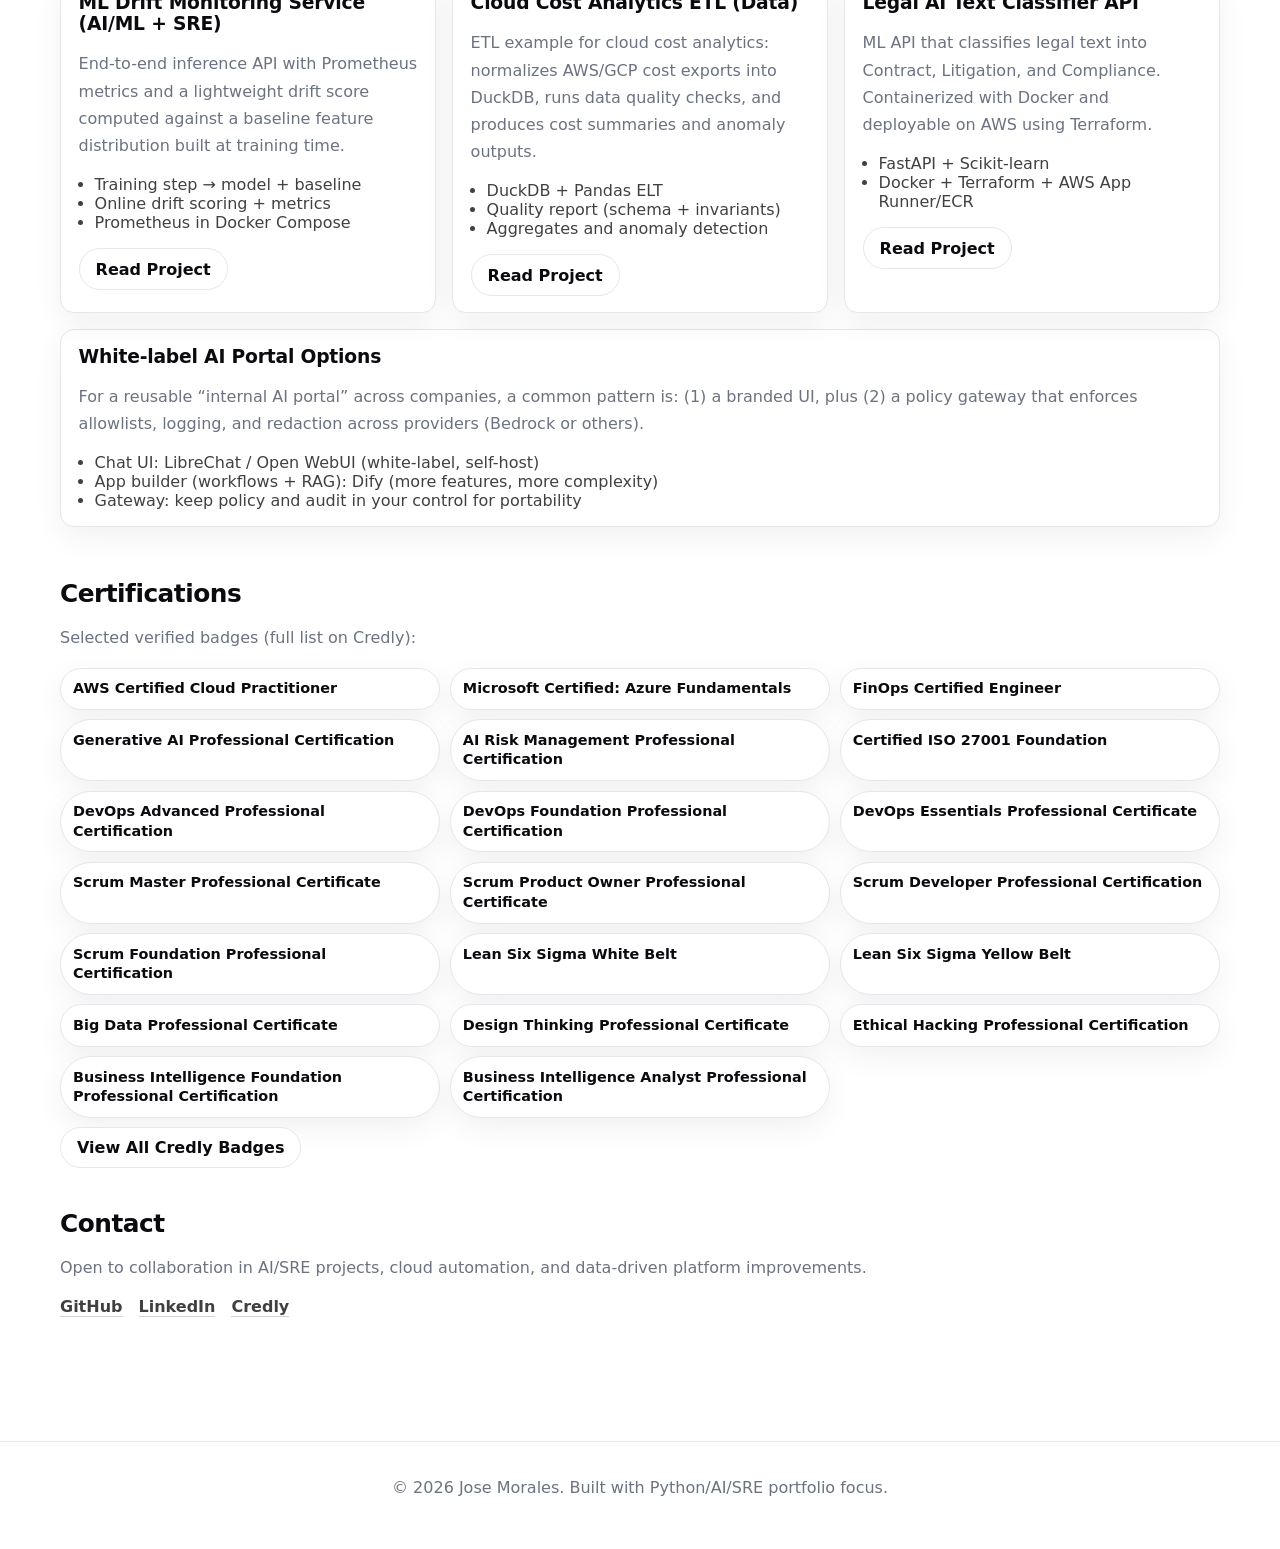
==== commit 562b1022: "Enhance portfolio with full-width visuals and animated graphics" ====
--- a/index.html
+++ b/index.html
@@ -23,23 +23,65 @@
       </div>
     </nav>
 
-    <div class="hero-content">
-      <p class="eyebrow">SRE | AI | Machine Learning | AWS | Python | Data</p>
-      <h1>Jose de Jesus Morales Chavez</h1>
-      <p class="subtitle">
-        Site Reliability Engineer at Thomson Reuters with 14+ years of experience across system administration,
-        technical support, and delivery. Focused on reliability engineering, automation, and observability.
-      </p>
-      <div class="hero-actions">
-        <a class="btn btn-primary" href="#projects">View Projects</a>
-        <a class="btn btn-secondary" href="mailto:jose.morales.sdd@outlook.com">Email</a>
-        <a class="btn btn-secondary" href="https://www.linkedin.com/in/jose-morales-jc/" target="_blank" rel="noreferrer">LinkedIn</a>
-      </div>
-      <p class="meta">CDMX, Mexico · jose.morales.sdd@outlook.com</p>
+    <div class="hero-content hero-grid">
+      <div class="hero-copy" data-reveal>
+        <p class="eyebrow">SRE | AI | Machine Learning | AWS | Python | Data</p>
+        <h1>Jose de Jesus Morales Chavez</h1>
+        <p class="subtitle">
+          Site Reliability Engineer at Thomson Reuters with 14+ years of experience across system administration,
+          technical support, and delivery. Focused on reliability engineering, automation, and observability.
+        </p>
+        <div class="hero-actions">
+          <a class="btn btn-primary" href="#projects">View Projects</a>
+          <a class="btn btn-secondary" href="mailto:jose.morales.sdd@outlook.com">Email</a>
+          <a class="btn btn-secondary" href="https://www.linkedin.com/in/jose-morales-jc/" target="_blank" rel="noreferrer">LinkedIn</a>
+        </div>
+        <p class="meta">CDMX, Mexico · jose.morales.sdd@outlook.com</p>
+      </div>
+
+      <div class="hero-visual" aria-hidden="true" data-reveal>
+        <svg viewBox="0 0 520 360" role="img" focusable="false">
+          <defs>
+            <linearGradient id="g1" x1="0" y1="0" x2="1" y2="1">
+              <stop offset="0" stop-color="#0b0b0f" stop-opacity="0.18" />
+              <stop offset="1" stop-color="#0b0b0f" stop-opacity="0.02" />
+            </linearGradient>
+            <linearGradient id="g2" x1="1" y1="0" x2="0" y2="1">
+              <stop offset="0" stop-color="#0b0b0f" stop-opacity="0.22" />
+              <stop offset="1" stop-color="#0b0b0f" stop-opacity="0.04" />
+            </linearGradient>
+            <filter id="blur" x="-20%" y="-20%" width="140%" height="140%">
+              <feGaussianBlur stdDeviation="18" />
+            </filter>
+          </defs>
+
+          <rect x="0" y="0" width="520" height="360" rx="28" fill="url(#g1)" />
+          <g opacity="0.9">
+            <path d="M40 70 H480" stroke="#0b0b0f" stroke-opacity="0.10" />
+            <path d="M40 120 H480" stroke="#0b0b0f" stroke-opacity="0.10" />
+            <path d="M40 170 H480" stroke="#0b0b0f" stroke-opacity="0.10" />
+            <path d="M40 220 H480" stroke="#0b0b0f" stroke-opacity="0.10" />
+            <path d="M40 270 H480" stroke="#0b0b0f" stroke-opacity="0.10" />
+            <path d="M120 40 V320" stroke="#0b0b0f" stroke-opacity="0.10" />
+            <path d="M210 40 V320" stroke="#0b0b0f" stroke-opacity="0.10" />
+            <path d="M300 40 V320" stroke="#0b0b0f" stroke-opacity="0.10" />
+            <path d="M390 40 V320" stroke="#0b0b0f" stroke-opacity="0.10" />
+          </g>
+
+          <path class="hero-line" d="M60 250 C120 150, 170 230, 220 180 C270 130, 320 210, 370 160 C415 120, 450 170, 470 110" fill="none" stroke="url(#g2)" stroke-width="4" stroke-linecap="round" />
+          <circle class="hero-dot" cx="470" cy="110" r="6" fill="#0b0b0f" fill-opacity="0.9" />
+          <circle cx="180" cy="120" r="60" fill="#0b0b0f" fill-opacity="0.08" filter="url(#blur)" />
+          <circle cx="360" cy="250" r="70" fill="#0b0b0f" fill-opacity="0.06" filter="url(#blur)" />
+        </svg>
+      </div>
     </div>
   </header>
 
   <main class="container">
+    <section class="showcase full-bleed" aria-hidden="true" data-reveal>
+      <img class="showcase-img" src="assets/showcase.svg" alt="" loading="lazy">
+    </section>
+
     <section id="about" class="section">
       <h2>About</h2>
       <p>
@@ -47,6 +89,92 @@
         rollout, training, and long-term support. I operate with an SRE mindset: reliability, automation, observability,
         and measurable outcomes.
       </p>
+    </section>
+
+    <section id="highlights" class="section" data-reveal>
+      <h2>Highlights</h2>
+      <div class="kpi-grid">
+        <article class="kpi">
+          <div class="kpi-head">
+            <div class="kpi-label">Experience</div>
+            <div class="kpi-value">14+ years</div>
+          </div>
+          <svg class="spark" viewBox="0 0 120 32" aria-hidden="true">
+            <path d="M2 26 C20 10, 40 22, 58 14 C76 6, 92 18, 118 8" fill="none" stroke="#0b0b0f" stroke-opacity="0.55" stroke-width="2" stroke-linecap="round" />
+          </svg>
+          <p class="kpi-desc">Systems, support, implementations, and reliability engineering.</p>
+        </article>
+
+        <article class="kpi">
+          <div class="kpi-head">
+            <div class="kpi-label">SRE</div>
+            <div class="kpi-value">SLOs & On‑Call</div>
+          </div>
+          <svg class="spark" viewBox="0 0 120 32" aria-hidden="true">
+            <path d="M2 18 H30 V10 H58 V20 H86 V6 H118" fill="none" stroke="#0b0b0f" stroke-opacity="0.55" stroke-width="2" stroke-linecap="round" stroke-linejoin="round" />
+          </svg>
+          <p class="kpi-desc">Alert quality, incident response, post‑incident reviews, and automation.</p>
+        </article>
+
+        <article class="kpi">
+          <div class="kpi-head">
+            <div class="kpi-label">Cloud</div>
+            <div class="kpi-value">AWS + GCP</div>
+          </div>
+          <svg class="spark" viewBox="0 0 120 32" aria-hidden="true">
+            <path d="M10 22 C14 12, 24 10, 30 14 C34 6, 50 6, 54 14 C62 10, 74 14, 74 22 C74 27, 70 30, 64 30 H24 C16 30, 10 27, 10 22Z" fill="none" stroke="#0b0b0f" stroke-opacity="0.55" stroke-width="2" />
+          </svg>
+          <p class="kpi-desc">Reliability, security posture, and cost awareness across platforms.</p>
+        </article>
+
+        <article class="kpi">
+          <div class="kpi-head">
+            <div class="kpi-label">Observability</div>
+            <div class="kpi-value">Datadog</div>
+          </div>
+          <svg class="spark" viewBox="0 0 120 32" aria-hidden="true">
+            <path d="M4 26 L28 18 L44 22 L60 10 L82 14 L116 6" fill="none" stroke="#0b0b0f" stroke-opacity="0.55" stroke-width="2" stroke-linecap="round" />
+          </svg>
+          <p class="kpi-desc">Metrics, logs, traces, dashboards, and actionable alerting.</p>
+        </article>
+      </div>
+    </section>
+
+    <section id="focus" class="section" data-reveal>
+      <h2>Focus Areas</h2>
+      <div class="focus-grid">
+        <article class="focus card">
+          <div class="focus-top">
+            <h3>Reliability Engineering</h3>
+            <div class="focus-tag">SLOs · Incident response</div>
+          </div>
+          <div class="bar" data-bar="92"><div class="bar-fill"></div></div>
+        </article>
+
+        <article class="focus card">
+          <div class="focus-top">
+            <h3>Observability</h3>
+            <div class="focus-tag">Metrics · Logs · Traces</div>
+          </div>
+          <div class="bar" data-bar="90"><div class="bar-fill"></div></div>
+        </article>
+
+        <article class="focus card">
+          <div class="focus-top">
+            <h3>Cloud Automation</h3>
+            <div class="focus-tag">IaC · CI/CD</div>
+          </div>
+          <div class="bar" data-bar="88"><div class="bar-fill"></div></div>
+        </article>
+
+        <article class="focus card">
+          <div class="focus-top">
+            <h3>AI/ML Delivery</h3>
+            <div class="focus-tag">APIs · Monitoring · Drift</div>
+          </div>
+          <div class="bar" data-bar="80"><div class="bar-fill"></div></div>
+        </article>
+      </div>
     </section>
 
     <section id="resume" class="section">
--- a/styles.css
+++ b/styles.css
@@ -9,6 +9,7 @@
   --border: #e5e7eb;
   --shadow: 0 18px 55px rgba(0, 0, 0, 0.08);
   --shadow-soft: 0 10px 30px rgba(0, 0, 0, 0.06);
+  --maxw: 1200px;
 }
 
 * {
@@ -21,6 +22,10 @@
   font-family: ui-sans-serif, system-ui, -apple-system, "Segoe UI", Roboto, Arial, sans-serif;
   background: var(--bg);
   color: var(--text);
+}
+
+html {
+  scroll-behavior: smooth;
 }
 
 a {
@@ -38,7 +43,7 @@
 }
 
 .nav {
-  max-width: 1000px;
+  max-width: var(--maxw);
   margin: 0 auto;
   display: flex;
   justify-content: space-between;
@@ -69,8 +74,63 @@
 }
 
 .hero-content {
-  max-width: 1000px;
+  max-width: var(--maxw);
   margin: 4.25rem auto 0;
+}
+
+.hero-grid {
+  display: grid;
+  grid-template-columns: 1fr;
+  gap: 2rem;
+  align-items: center;
+}
+
+.hero-copy {
+  max-width: 720px;
+}
+
+.hero-visual {
+  width: 100%;
+  max-width: 520px;
+  justify-self: start;
+}
+
+.hero-visual svg {
+  width: 100%;
+  height: auto;
+  display: block;
+  border-radius: 28px;
+  box-shadow: var(--shadow);
+}
+
+.hero-line {
+  stroke-dasharray: 520;
+  stroke-dashoffset: 520;
+  animation: draw 1.35s ease forwards;
+}
+
+.hero-dot {
+  opacity: 0;
+  transform-origin: center;
+  animation: pop 0.55s ease forwards;
+  animation-delay: 1.1s;
+}
+
+@keyframes draw {
+  to {
+    stroke-dashoffset: 0;
+  }
+}
+
+@keyframes pop {
+  0% {
+    opacity: 0;
+    transform: scale(0.85);
+  }
+  100% {
+    opacity: 1;
+    transform: scale(1);
+  }
 }
 
 .eyebrow {
@@ -81,6 +141,7 @@
   font-size: 0.72rem;
 }
 
+
 h1 {
   margin: 0.25rem 0 0;
   font-size: clamp(2.2rem, 5vw, 3.6rem);
@@ -140,9 +201,31 @@
 }
 
 .container {
-  max-width: 1000px;
+  max-width: var(--maxw);
   margin: 0 auto;
-  padding: 2rem 1.25rem 3rem;
+  padding: 3rem 1.25rem 4.5rem;
+}
+
+.full-bleed {
+  margin-left: calc(50% - 50vw);
+  margin-right: calc(50% - 50vw);
+  width: 100vw;
+}
+
+.showcase {
+  padding: 0;
+  border-top: 1px solid var(--border);
+  border-bottom: 1px solid var(--border);
+  background: var(--bg-soft);
+  overflow: hidden;
+  border-radius: 22px;
+  box-shadow: var(--shadow-soft);
+}
+
+.showcase-img {
+  width: 100%;
+  height: auto;
+  display: block;
 }
 
 .section {
@@ -158,6 +241,89 @@
 p {
   color: var(--muted);
   line-height: 1.7;
+}
+
+.kpi-grid {
+  display: grid;
+  grid-template-columns: 1fr;
+  gap: 1rem;
+  margin-top: 1rem;
+}
+
+.kpi {
+  border: 1px solid var(--border);
+  background: var(--card);
+  border-radius: 16px;
+  padding: 1rem 1.1rem;
+  box-shadow: var(--shadow-soft);
+}
+
+.kpi-head {
+  display: flex;
+  justify-content: space-between;
+  align-items: baseline;
+  gap: 1rem;
+}
+
+.kpi-label {
+  color: rgba(0, 0, 0, 0.55);
+  font-weight: 800;
+  letter-spacing: 0.06em;
+  text-transform: uppercase;
+  font-size: 0.72rem;
+}
+
+.kpi-value {
+  font-weight: 900;
+  letter-spacing: -0.02em;
+}
+
+.spark {
+  width: 100%;
+  height: 32px;
+  margin-top: 0.7rem;
+}
+
+.kpi-desc {
+  margin: 0.6rem 0 0;
+  color: var(--muted);
+}
+
+.focus-grid {
+  display: grid;
+  grid-template-columns: 1fr;
+  gap: 1rem;
+  margin-top: 1rem;
+}
+
+.focus-top {
+  display: flex;
+  justify-content: space-between;
+  gap: 1rem;
+  align-items: baseline;
+}
+
+.focus-tag {
+  color: rgba(0, 0, 0, 0.55);
+  font-weight: 700;
+  font-size: 0.9rem;
+}
+
+.bar {
+  width: 100%;
+  height: 12px;
+  border-radius: 999px;
+  background: rgba(0, 0, 0, 0.06);
+  overflow: hidden;
+  margin-top: 0.9rem;
+}
+
+.bar-fill {
+  width: 0%;
+  height: 100%;
+  border-radius: 999px;
+  background: linear-gradient(90deg, rgba(0, 0, 0, 0.92), rgba(0, 0, 0, 0.55));
+  transition: width 1.2s cubic-bezier(.2,.8,.2,1);
 }
 
 .card-grid {
@@ -260,4 +426,49 @@
   .card-grid {
     grid-template-columns: 1fr 1fr;
   }
-}
+
+  .hero-grid {
+    grid-template-columns: 1.2fr 0.8fr;
+    gap: 2.5rem;
+  }
+
+  .kpi-grid {
+    grid-template-columns: 1fr 1fr;
+  }
+
+  .focus-grid {
+    grid-template-columns: 1fr 1fr;
+  }
+}
+
+@media (min-width: 1200px) {
+  .card-grid {
+    grid-template-columns: 1fr 1fr 1fr;
+  }
+}
+
+@media (prefers-reduced-motion: reduce) {
+  html {
+    scroll-behavior: auto;
+  }
+
+  .hero-line,
+  .hero-dot {
+    animation: none;
+  }
+
+  .bar-fill {
+    transition: none;
+  }
+}
+
+.reveal {
+  opacity: 0;
+  transform: translateY(10px);
+  transition: opacity 0.6s ease, transform 0.6s ease;
+}
+
+.reveal.is-visible {
+  opacity: 1;
+  transform: translateY(0);
+}
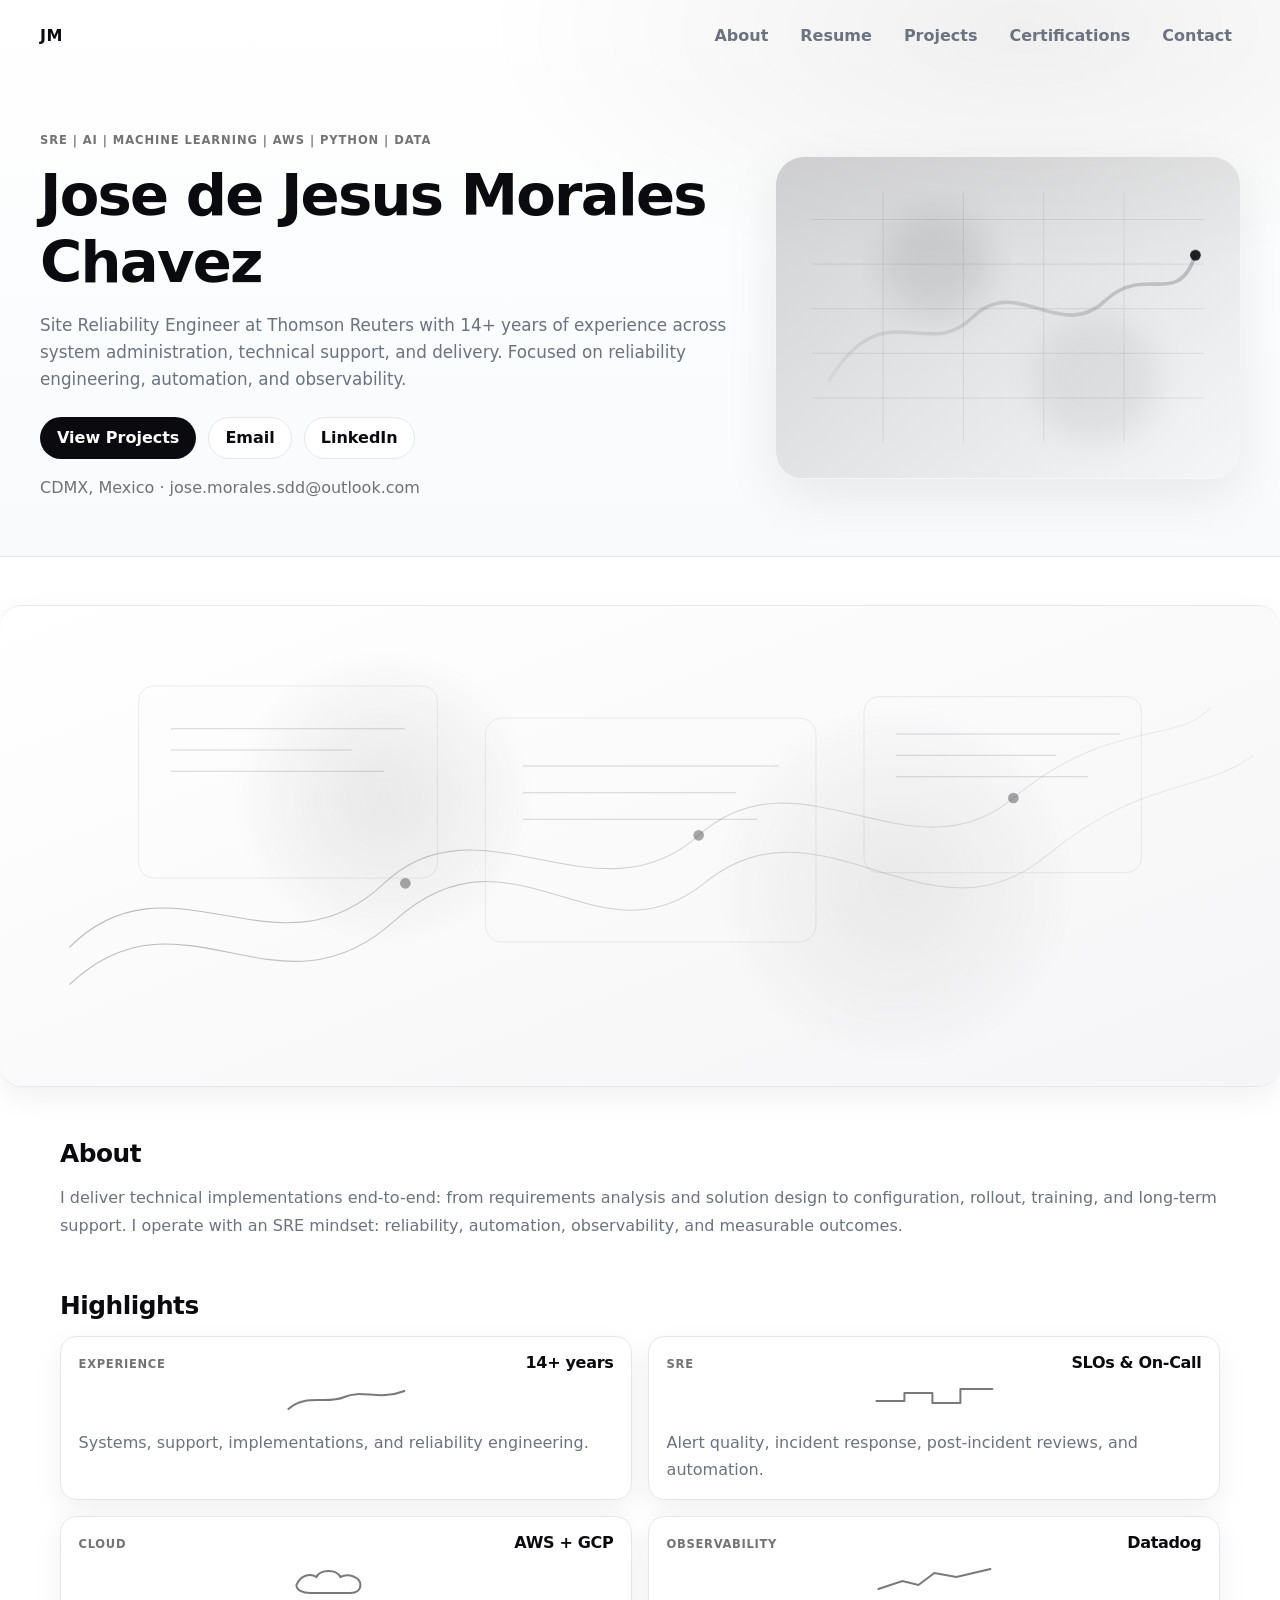
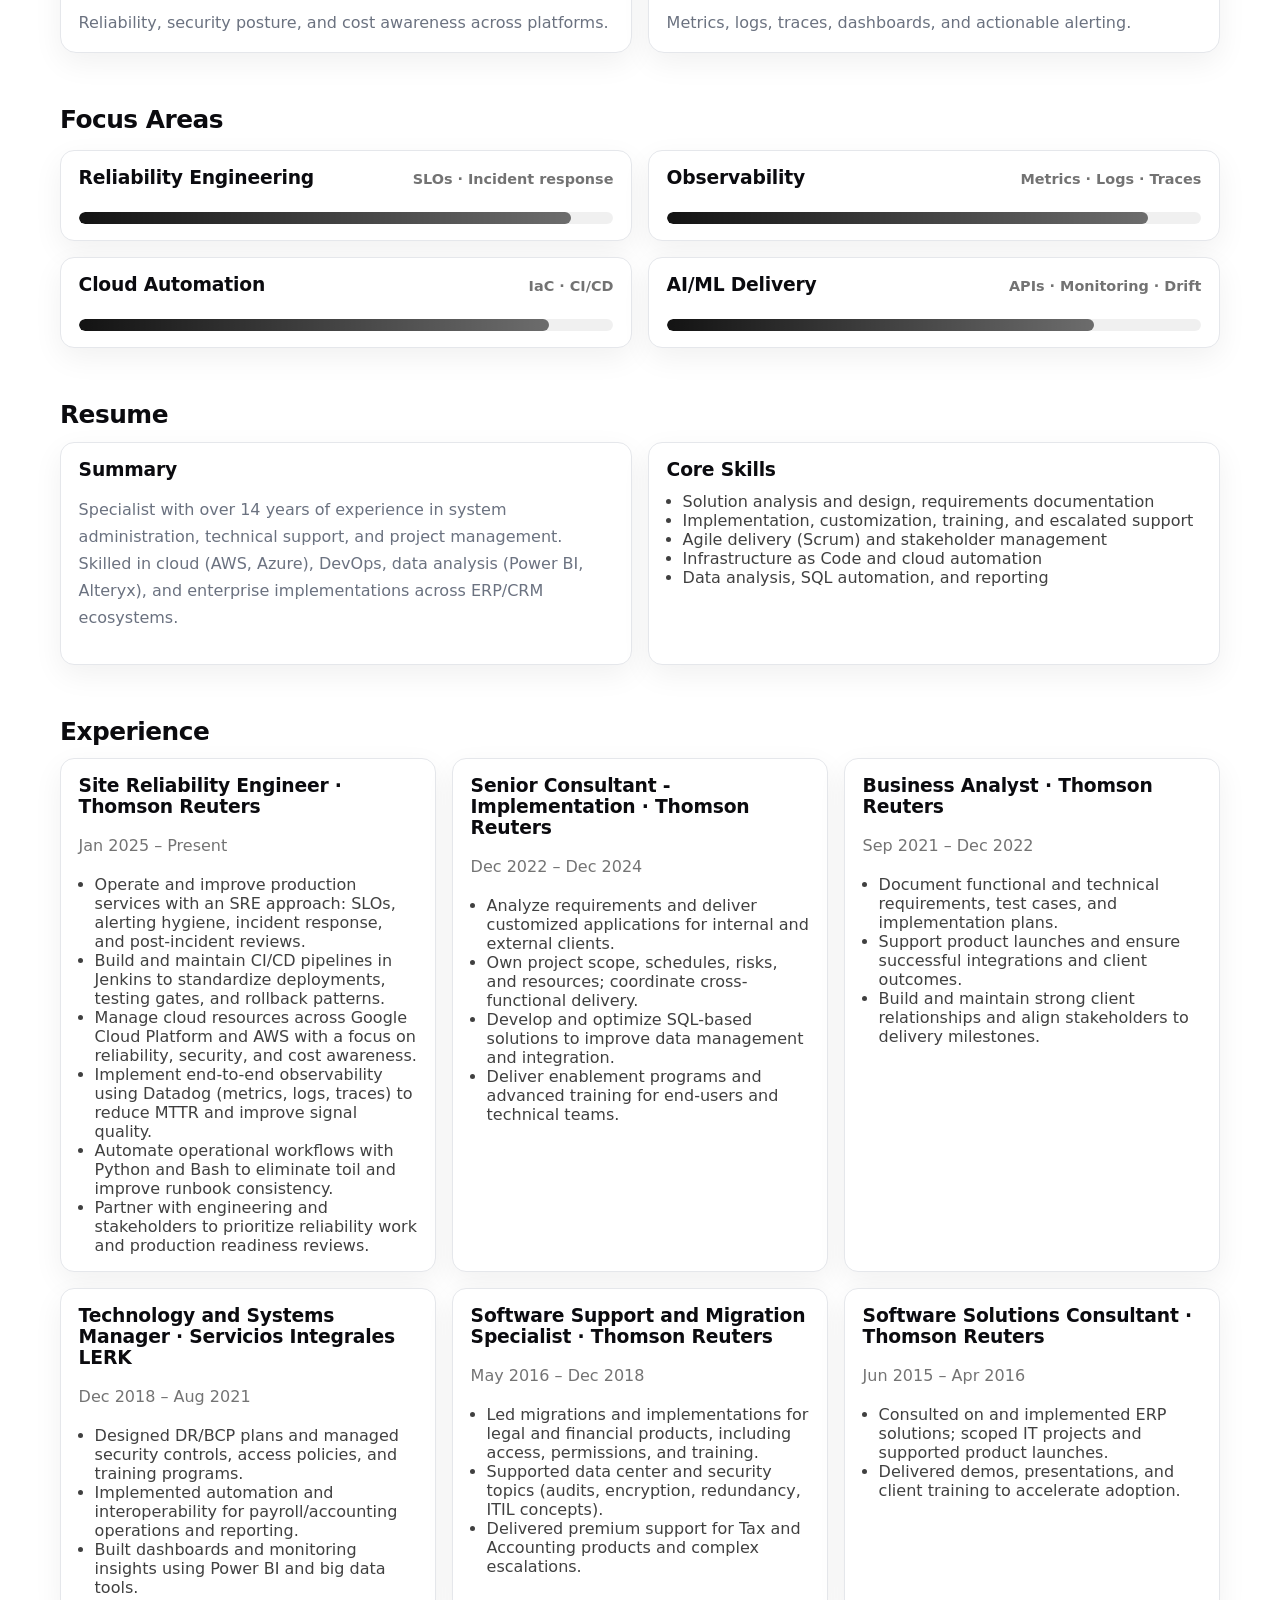
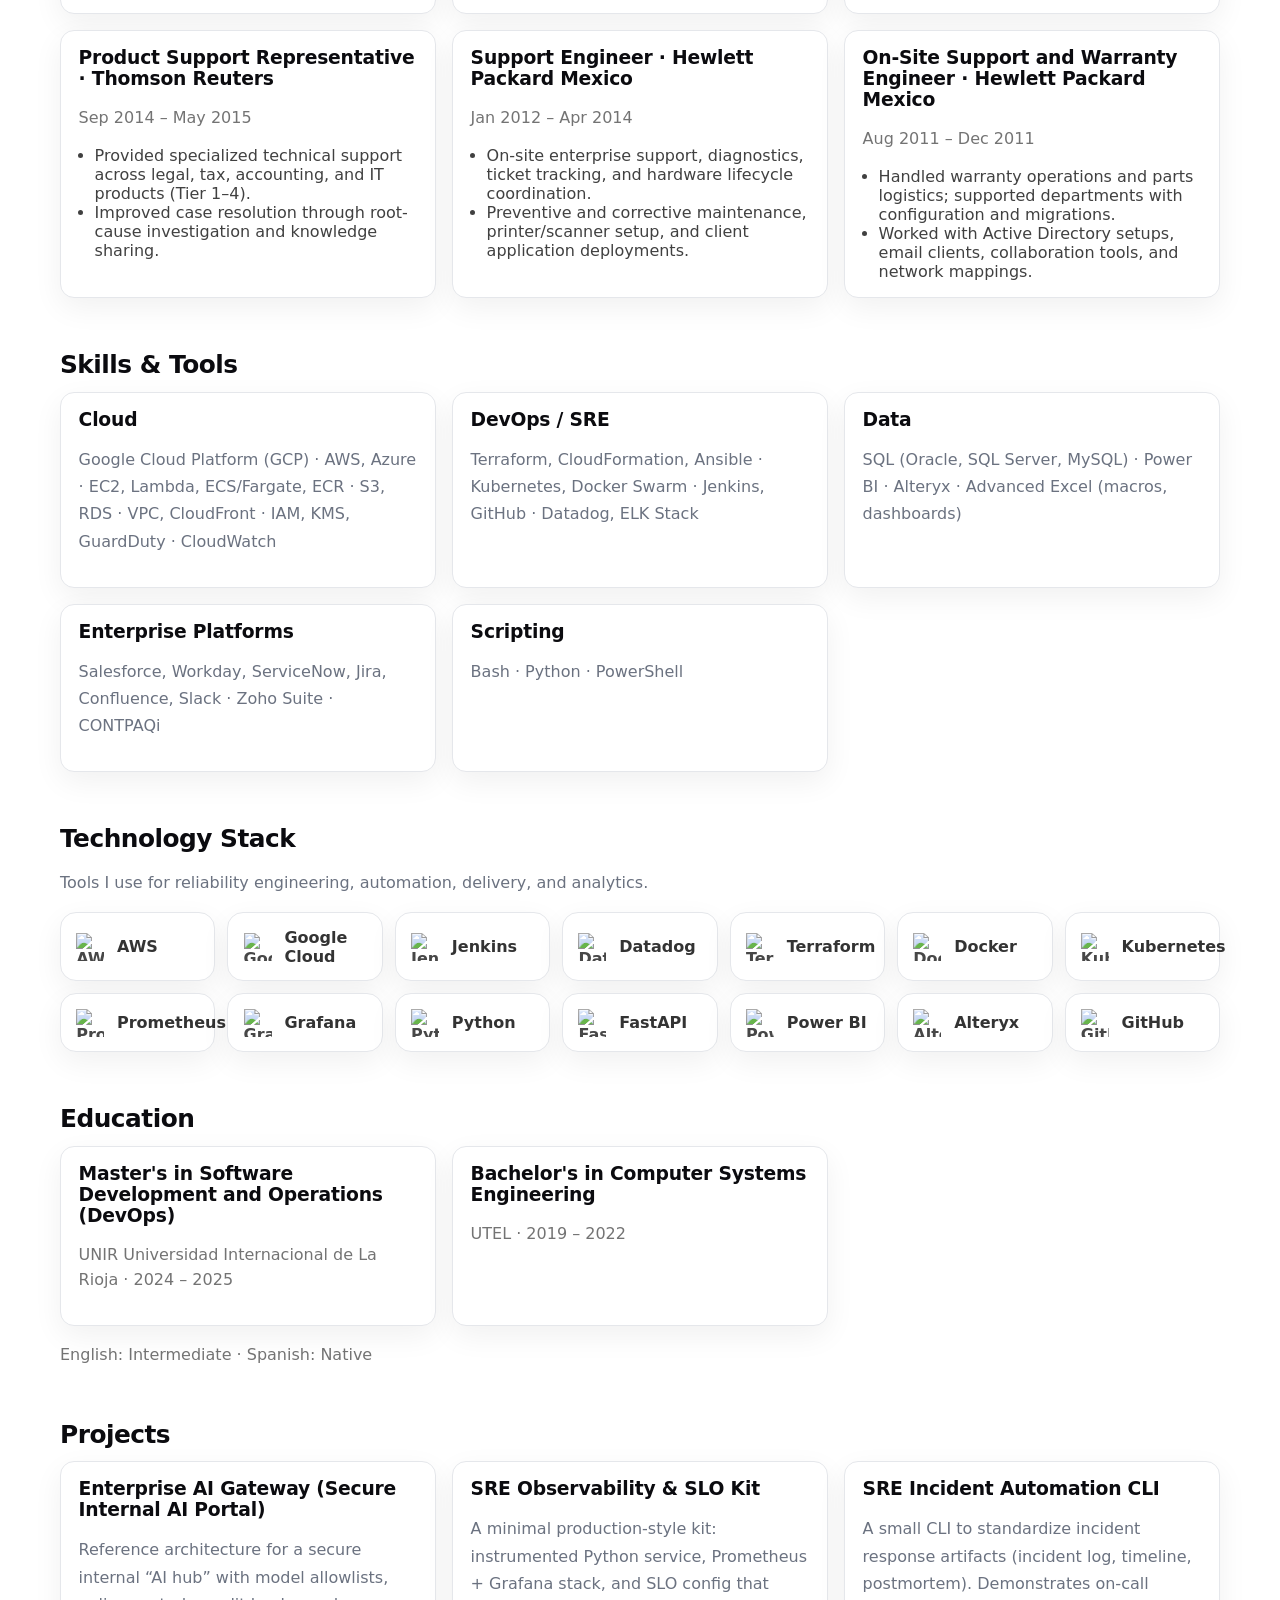
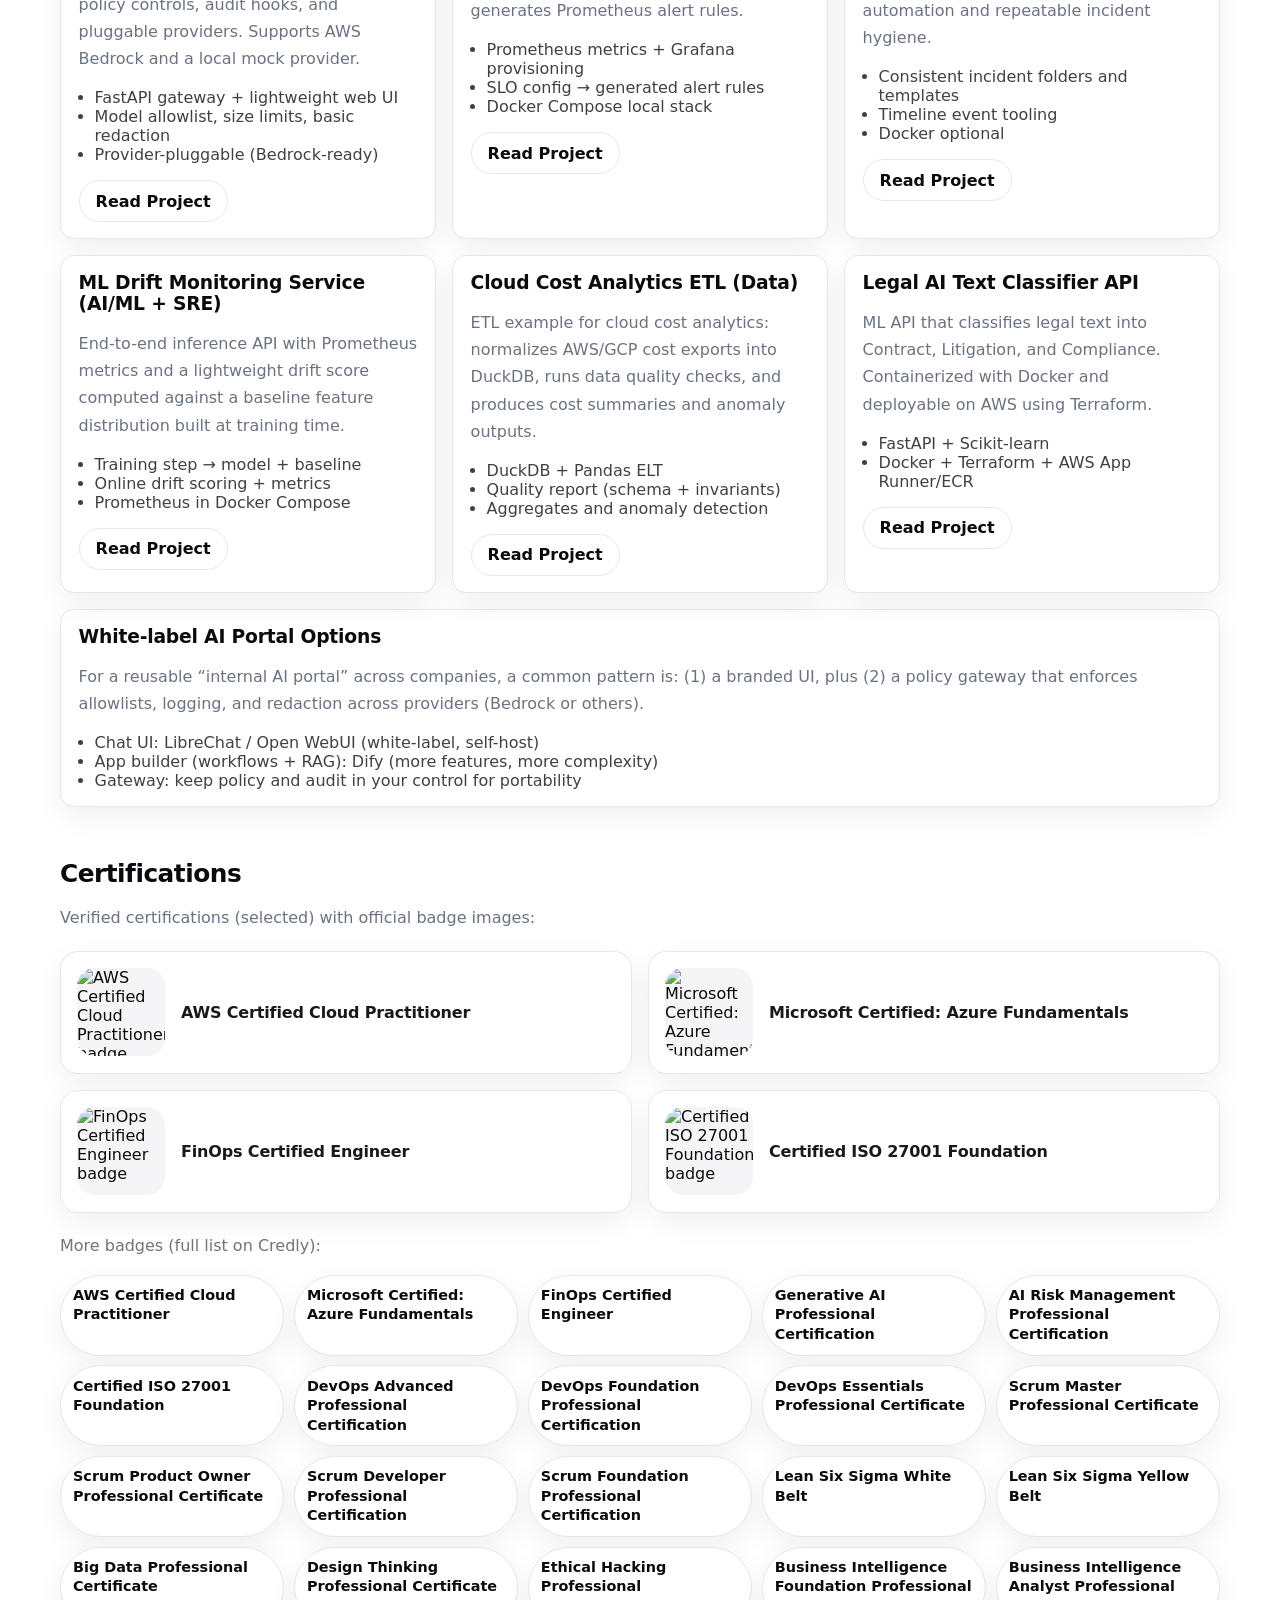
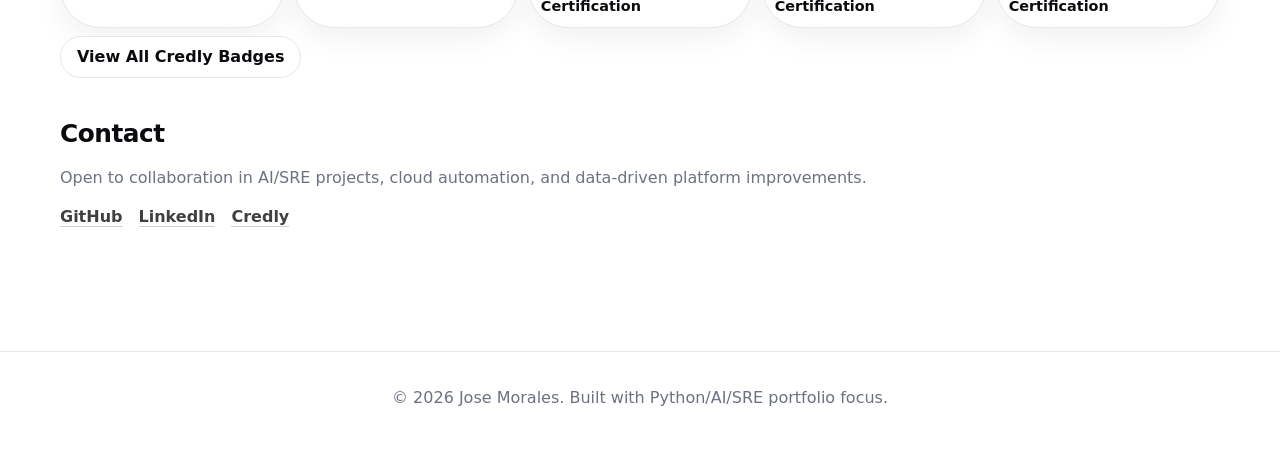
==== commit c21f5063: "Add technology logo wall and certification badge cards" ====
--- a/index.html
+++ b/index.html
@@ -314,6 +314,27 @@
       </div>
     </section>
 
+    <section id="stack" class="section" data-reveal>
+      <h2>Technology Stack</h2>
+      <p>Tools I use for reliability engineering, automation, delivery, and analytics.</p>
+      <div class="logo-grid">
+        <div class="logo-tile"><img class="logo-icon" src="https://cdn.simpleicons.org/amazonaws/0b0b0f" alt="AWS" loading="lazy" decoding="async"><span>AWS</span></div>
+        <div class="logo-tile"><img class="logo-icon" src="https://cdn.simpleicons.org/googlecloud/0b0b0f" alt="Google Cloud" loading="lazy" decoding="async"><span>Google Cloud</span></div>
+        <div class="logo-tile"><img class="logo-icon" src="https://cdn.simpleicons.org/jenkins/0b0b0f" alt="Jenkins" loading="lazy" decoding="async"><span>Jenkins</span></div>
+        <div class="logo-tile"><img class="logo-icon" src="https://cdn.simpleicons.org/datadog/0b0b0f" alt="Datadog" loading="lazy" decoding="async"><span>Datadog</span></div>
+        <div class="logo-tile"><img class="logo-icon" src="https://cdn.simpleicons.org/terraform/0b0b0f" alt="Terraform" loading="lazy" decoding="async"><span>Terraform</span></div>
+        <div class="logo-tile"><img class="logo-icon" src="https://cdn.simpleicons.org/docker/0b0b0f" alt="Docker" loading="lazy" decoding="async"><span>Docker</span></div>
+        <div class="logo-tile"><img class="logo-icon" src="https://cdn.simpleicons.org/kubernetes/0b0b0f" alt="Kubernetes" loading="lazy" decoding="async"><span>Kubernetes</span></div>
+        <div class="logo-tile"><img class="logo-icon" src="https://cdn.simpleicons.org/prometheus/0b0b0f" alt="Prometheus" loading="lazy" decoding="async"><span>Prometheus</span></div>
+        <div class="logo-tile"><img class="logo-icon" src="https://cdn.simpleicons.org/grafana/0b0b0f" alt="Grafana" loading="lazy" decoding="async"><span>Grafana</span></div>
+        <div class="logo-tile"><img class="logo-icon" src="https://cdn.simpleicons.org/python/0b0b0f" alt="Python" loading="lazy" decoding="async"><span>Python</span></div>
+        <div class="logo-tile"><img class="logo-icon" src="https://cdn.simpleicons.org/fastapi/0b0b0f" alt="FastAPI" loading="lazy" decoding="async"><span>FastAPI</span></div>
+        <div class="logo-tile"><img class="logo-icon" src="https://cdn.simpleicons.org/microsoftpowerbi/0b0b0f" alt="Power BI" loading="lazy" decoding="async"><span>Power BI</span></div>
+        <div class="logo-tile"><img class="logo-icon" src="https://cdn.simpleicons.org/alteryx/0b0b0f" alt="Alteryx" loading="lazy" decoding="async"><span>Alteryx</span></div>
+        <div class="logo-tile"><img class="logo-icon" src="https://cdn.simpleicons.org/github/0b0b0f" alt="GitHub" loading="lazy" decoding="async"><span>GitHub</span></div>
+      </div>
+    </section>
+
     <section id="education" class="section">
       <h2>Education</h2>
       <div class="card-grid">
@@ -444,8 +465,28 @@
 
     <section id="certifications" class="section">
       <h2>Certifications</h2>
-      <p>Selected verified badges (full list on Credly):</p>
-      <div class="badge-grid">
+      <p>Verified certifications (selected) with official badge images:</p>
+      <div class="cert-grid">
+        <a class="cert-card" href="https://www.credly.com/badges/82e1c840-d77b-41a9-89c0-89e9b9c7c0db" target="_blank" rel="noreferrer">
+          <img class="cert-img" src="https://images.credly.com/size/680x680/images/00634f82-b07f-4bbd-a6bb-53de397fc3a6/image.png" alt="AWS Certified Cloud Practitioner badge" loading="lazy" decoding="async">
+          <div class="cert-name">AWS Certified Cloud Practitioner</div>
+        </a>
+        <a class="cert-card" href="https://www.credly.com/badges/68239120-3fa3-438c-b23b-42fe3ad39a5a" target="_blank" rel="noreferrer">
+          <img class="cert-img" src="https://images.credly.com/size/680x680/images/be8fcaeb-c769-4858-b567-ffaaa73ce8cf/image.png" alt="Microsoft Certified: Azure Fundamentals badge" loading="lazy" decoding="async">
+          <div class="cert-name">Microsoft Certified: Azure Fundamentals</div>
+        </a>
+        <a class="cert-card" href="https://www.credly.com/badges/a316f36f-9dc4-4b8c-8fe1-cbe5ef76baa2" target="_blank" rel="noreferrer">
+          <img class="cert-img" src="https://images.credly.com/size/680x680/images/90c78afd-e885-4525-8f5e-e5834d8cb13d/image.png" alt="FinOps Certified Engineer badge" loading="lazy" decoding="async">
+          <div class="cert-name">FinOps Certified Engineer</div>
+        </a>
+        <a class="cert-card" href="https://www.credly.com/badges/5789e668-2d63-4a34-966f-f6acb4bf8c24" target="_blank" rel="noreferrer">
+          <img class="cert-img" src="https://images.credly.com/size/680x680/images/1d3a987a-5811-4988-85ec-72928c317035/image.png" alt="Certified ISO 27001 Foundation badge" loading="lazy" decoding="async">
+          <div class="cert-name">Certified ISO 27001 Foundation</div>
+        </a>
+      </div>
+
+      <p class="meta">More badges (full list on Credly):</p>
+      <div class="badge-grid badge-grid-compact">
         <a class="badge" href="https://www.credly.com/badges/82e1c840-d77b-41a9-89c0-89e9b9c7c0db" target="_blank" rel="noreferrer">AWS Certified Cloud Practitioner</a>
         <a class="badge" href="https://www.credly.com/badges/68239120-3fa3-438c-b23b-42fe3ad39a5a" target="_blank" rel="noreferrer">Microsoft Certified: Azure Fundamentals</a>
         <a class="badge" href="https://www.credly.com/badges/a316f36f-9dc4-4b8c-8fe1-cbe5ef76baa2" target="_blank" rel="noreferrer">FinOps Certified Engineer</a>
--- a/styles.css
+++ b/styles.css
@@ -372,6 +372,10 @@
   margin: 1rem 0 1.25rem;
 }
 
+.badge-grid-compact {
+  grid-template-columns: repeat(4, minmax(0, 1fr));
+}
+
 .badge {
   border: 1px solid var(--border);
   background: #ffffff;
@@ -408,6 +412,67 @@
   color: rgba(0, 0, 0, 0.55);
 }
 
+.logo-grid {
+  display: grid;
+  grid-template-columns: repeat(2, minmax(0, 1fr));
+  gap: 0.75rem;
+  margin-top: 1rem;
+}
+
+.logo-tile {
+  border: 1px solid var(--border);
+  background: var(--card);
+  border-radius: 16px;
+  padding: 0.9rem 0.95rem;
+  box-shadow: var(--shadow-soft);
+  display: flex;
+  align-items: center;
+  gap: 0.8rem;
+  font-weight: 800;
+  color: rgba(0, 0, 0, 0.8);
+}
+
+.logo-icon {
+  width: 28px;
+  height: 28px;
+  display: block;
+  opacity: 0.9;
+}
+
+.cert-grid {
+  display: grid;
+  grid-template-columns: 1fr;
+  gap: 1rem;
+  margin: 1.25rem 0 1.25rem;
+}
+
+.cert-card {
+  border: 1px solid var(--border);
+  background: var(--card);
+  border-radius: 18px;
+  padding: 1rem 1rem 1.05rem;
+  box-shadow: var(--shadow-soft);
+  display: grid;
+  grid-template-columns: 88px 1fr;
+  gap: 1rem;
+  align-items: center;
+}
+
+.cert-img {
+  width: 88px;
+  height: 88px;
+  border-radius: 18px;
+  object-fit: cover;
+  background: var(--bg-soft);
+}
+
+.cert-name {
+  font-weight: 900;
+  letter-spacing: -0.01em;
+  color: rgba(0, 0, 0, 0.9);
+  line-height: 1.2;
+}
+
 @media (max-width: 640px) {
   .nav-links {
     display: none;
@@ -420,6 +485,10 @@
   .badge-grid {
     grid-template-columns: 1fr;
   }
+
+  .badge-grid-compact {
+    grid-template-columns: 1fr;
+  }
 }
 
 @media (min-width: 860px) {
@@ -439,11 +508,27 @@
   .focus-grid {
     grid-template-columns: 1fr 1fr;
   }
+
+  .logo-grid {
+    grid-template-columns: repeat(4, minmax(0, 1fr));
+  }
+
+  .cert-grid {
+    grid-template-columns: 1fr 1fr;
+  }
 }
 
 @media (min-width: 1200px) {
   .card-grid {
     grid-template-columns: 1fr 1fr 1fr;
+  }
+
+  .logo-grid {
+    grid-template-columns: repeat(7, minmax(0, 1fr));
+  }
+
+  .badge-grid-compact {
+    grid-template-columns: repeat(5, minmax(0, 1fr));
   }
 }
 
